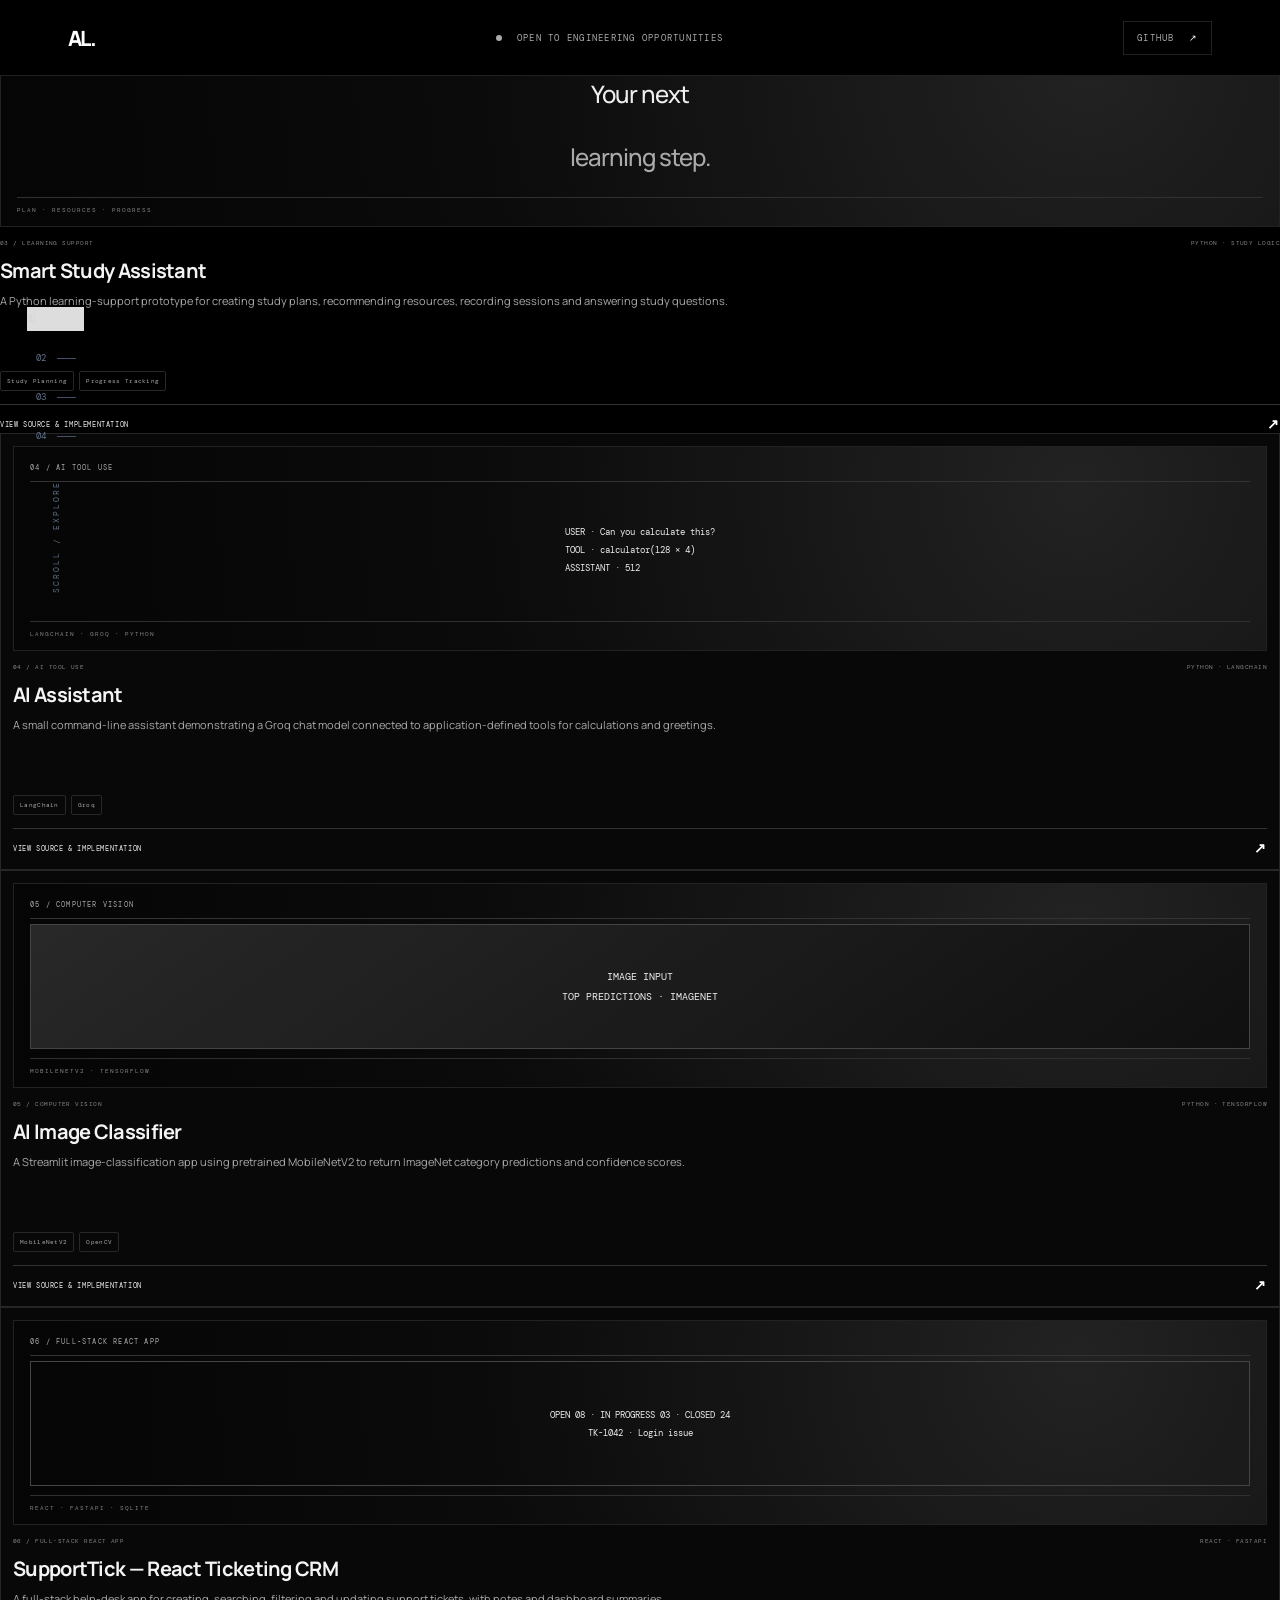
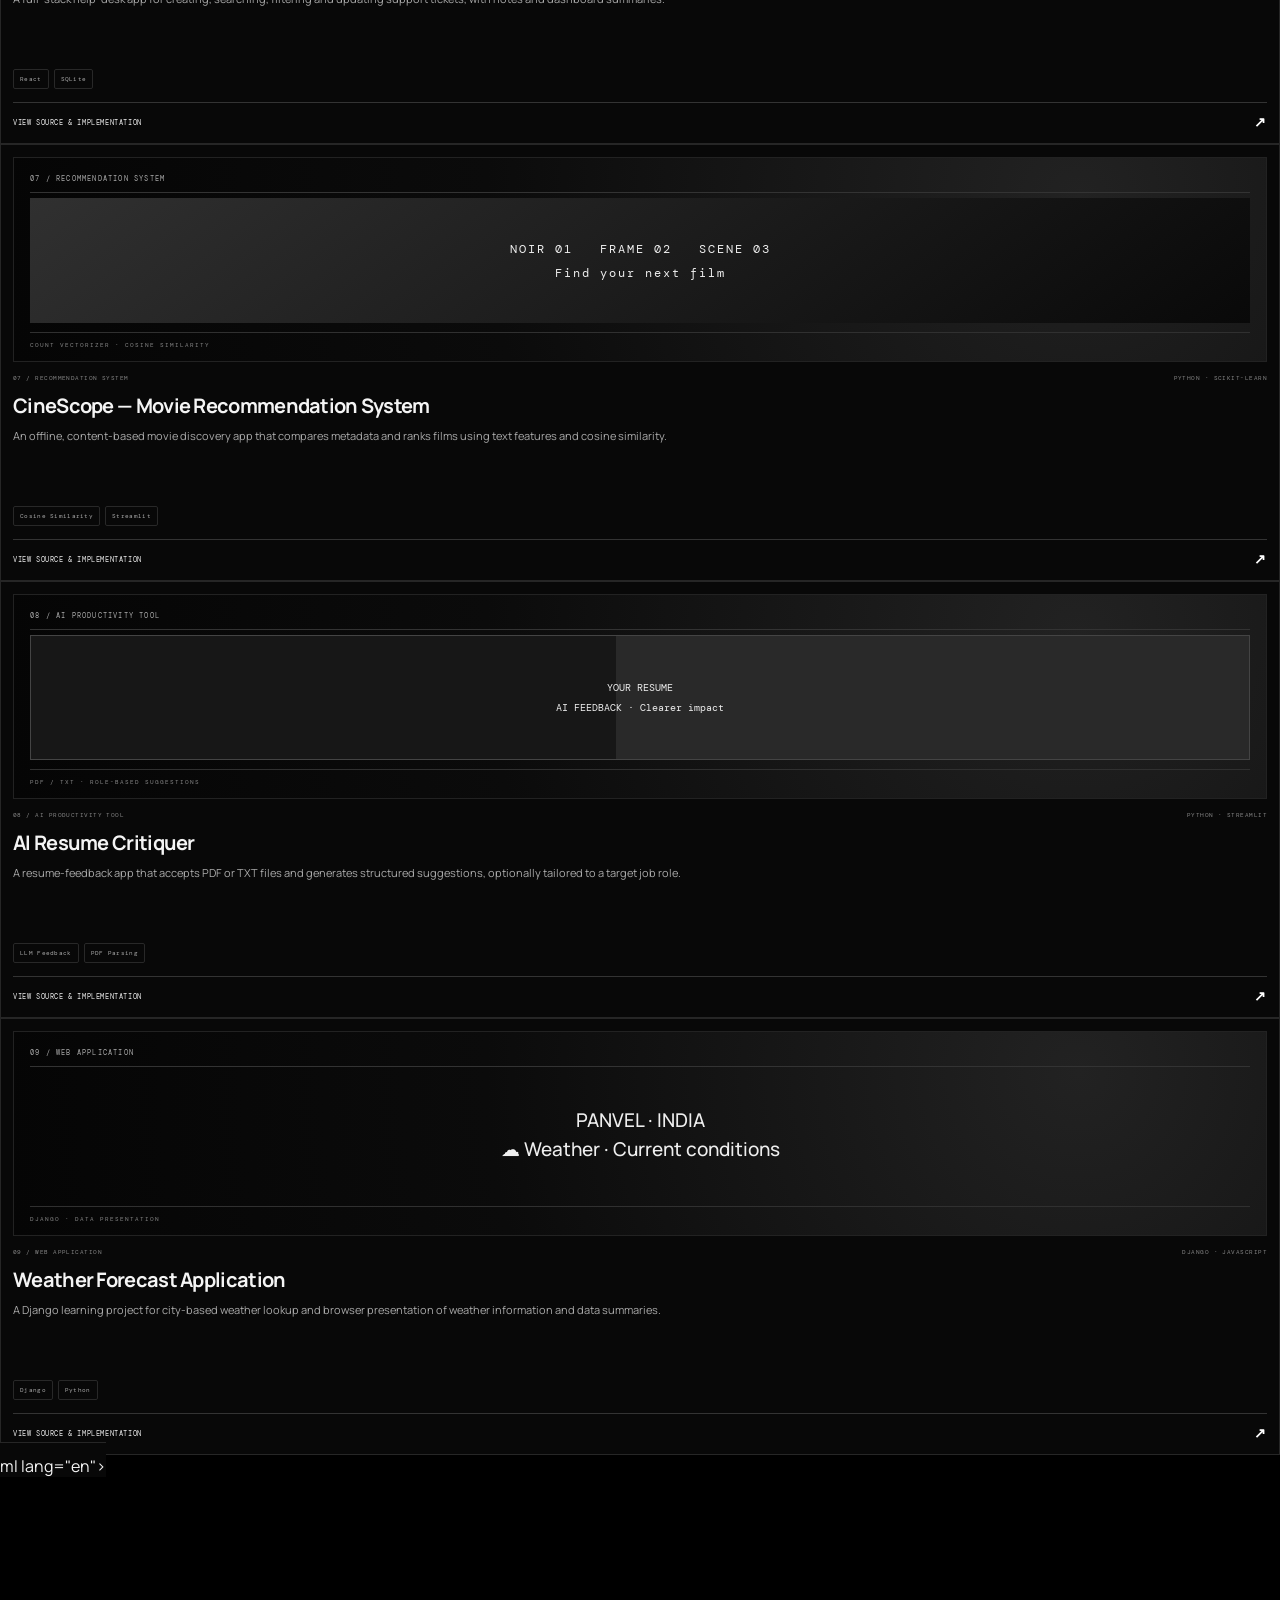
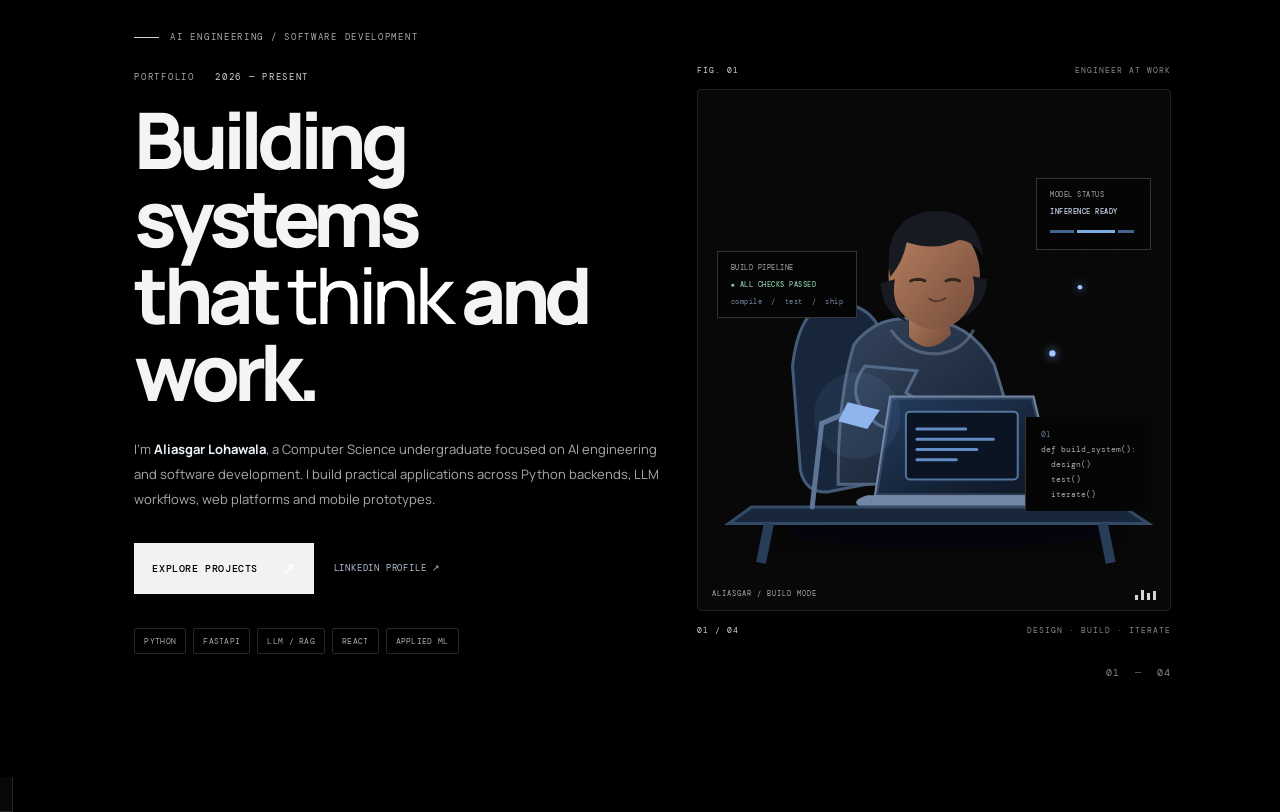
==== index.html @ 707349b8 "Order and number featured portfolio projects" ====
<!doctype html>
<ht
          <article class="project-card study-card">
            <div class="project-visual project-art study-art" role="img" aria-label="Illustrative Smart Study Assistant project preview">
              <div class="preview-kicker">03 / LEARNING SUPPORT</div><div class="preview-illustration">Your next<br/><em>learning step.</em></div><div class="preview-foot">PLAN · RESOURCES · PROGRESS</div>
            </div>
            <div class="project-meta"><span>03 / LEARNING SUPPORT</span><span>PYTHON · STUDY LOGIC</span></div>
            <h3>Smart Study Assistant</h3><p>A Python learning-support prototype for creating study plans, recommending resources, recording sessions and answering study questions.</p>
            <div class="project-tags"><span>Study Planning</span><span>Progress Tracking</span></div>
            <a class="project-link" href="https://github.com/HiiAliasgar/smart-study-assistant" target="_blank" rel="noreferrer">VIEW SOURCE & IMPLEMENTATION <b>↗</b></a>
          </article>
          <article class="project-card assistant-card">
            <div class="project-visual project-art assistant-art" role="img" aria-label="Illustrative AI Assistant project preview">
              <div class="preview-kicker">04 / AI TOOL USE</div><div class="preview-illustration">USER · Can you calculate this?<br/>TOOL · calculator(128 × 4)<br/>ASSISTANT · 512</div><div class="preview-foot">LANGCHAIN · GROQ · PYTHON</div>
            </div>
            <div class="project-meta"><span>04 / AI TOOL USE</span><span>PYTHON · LANGCHAIN</span></div>
            <h3>AI Assistant</h3><p>A small command-line assistant demonstrating a Groq chat model connected to application-defined tools for calculations and greetings.</p>
            <div class="project-tags"><span>LangChain</span><span>Groq</span></div>
            <a class="project-link" href="https://github.com/HiiAliasgar/Ai-Assistance" target="_blank" rel="noreferrer">VIEW SOURCE & IMPLEMENTATION <b>↗</b></a>
          </article>
          <article class="project-card classifier-card">
            <div class="project-visual project-art classifier-art" role="img" aria-label="Illustrative AI Image Classifier project preview">
              <div class="preview-kicker">05 / COMPUTER VISION</div><div class="preview-illustration">IMAGE INPUT<br/>TOP PREDICTIONS · IMAGENET</div><div class="preview-foot">MOBILENETV2 · TENSORFLOW</div>
            </div>
            <div class="project-meta"><span>05 / COMPUTER VISION</span><span>PYTHON · TENSORFLOW</span></div>
            <h3>AI Image Classifier</h3><p>A Streamlit image-classification app using pretrained MobileNetV2 to return ImageNet category predictions and confidence scores.</p>
            <div class="project-tags"><span>MobileNetV2</span><span>OpenCV</span></div>
            <a class="project-link" href="https://github.com/HiiAliasgar/AI-Image-Classifier-" target="_blank" rel="noreferrer">VIEW SOURCE & IMPLEMENTATION <b>↗</b></a>
          </article>
          <article class="project-card crm-card">
            <div class="project-visual project-art crm-art" role="img" aria-label="Illustrative SupportTick — React Ticketing CRM project preview">
              <div class="preview-kicker">06 / FULL-STACK REACT APP</div><div class="preview-illustration">OPEN 08 · IN PROGRESS 03 · CLOSED 24<br/>TK-1042 · Login issue</div><div class="preview-foot">REACT · FASTAPI · SQLITE</div>
            </div>
            <div class="project-meta"><span>06 / FULL-STACK REACT APP</span><span>REACT · FASTAPI</span></div>
            <h3>SupportTick — React Ticketing CRM</h3><p>A full-stack help-desk app for creating, searching, filtering and updating support tickets, with notes and dashboard summaries.</p>
            <div class="project-tags"><span>React</span><span>SQLite</span></div>
            <a class="project-link" href="https://github.com/HiiAliasgar/support-ticketing-crm" target="_blank" rel="noreferrer">VIEW SOURCE & IMPLEMENTATION <b>↗</b></a>
          </article>
          <article class="project-card movie-card">
            <div class="project-visual project-art movie-art" role="img" aria-label="Illustrative CineScope — Movie Recommendation System project preview">
              <div class="preview-kicker">07 / RECOMMENDATION SYSTEM</div><div class="preview-illustration">NOIR 01&nbsp;&nbsp; FRAME 02&nbsp;&nbsp; SCENE 03<br/>Find your next film</div><div class="preview-foot">COUNT VECTORIZER · COSINE SIMILARITY</div>
            </div>
            <div class="project-meta"><span>07 / RECOMMENDATION SYSTEM</span><span>PYTHON · SCIKIT-LEARN</span></div>
            <h3>CineScope — Movie Recommendation System</h3><p>An offline, content-based movie discovery app that compares metadata and ranks films using text features and cosine similarity.</p>
            <div class="project-tags"><span>Cosine Similarity</span><span>Streamlit</span></div>
            <a class="project-link" href="https://github.com/HiiAliasgar/Moive-Recommender-System" target="_blank" rel="noreferrer">VIEW SOURCE & IMPLEMENTATION <b>↗</b></a>
          </article>
          <article class="project-card resume-card">
            <div class="project-visual project-art resume-art" role="img" aria-label="Illustrative AI Resume Critiquer project preview">
              <div class="preview-kicker">08 / AI PRODUCTIVITY TOOL</div><div class="preview-illustration">YOUR RESUME<br/>AI FEEDBACK · Clearer impact</div><div class="preview-foot">PDF / TXT · ROLE-BASED SUGGESTIONS</div>
            </div>
            <div class="project-meta"><span>08 / AI PRODUCTIVITY TOOL</span><span>PYTHON · STREAMLIT</span></div>
            <h3>AI Resume Critiquer</h3><p>A resume-feedback app that accepts PDF or TXT files and generates structured suggestions, optionally tailored to a target job role.</p>
            <div class="project-tags"><span>LLM Feedback</span><span>PDF Parsing</span></div>
            <a class="project-link" href="https://github.com/HiiAliasgar/AI-Resume-Critiquer" target="_blank" rel="noreferrer">VIEW SOURCE & IMPLEMENTATION <b>↗</b></a>
          </article>
          <article class="project-card weather-card">
            <div class="project-visual project-art weather-art" role="img" aria-label="Illustrative Weather Forecast Application project preview">
              <div class="preview-kicker">09 / WEB APPLICATION</div><div class="preview-illustration">PANVEL · INDIA<br/>☁ Weather · Current conditions</div><div class="preview-foot">DJANGO · DATA PRESENTATION</div>
            </div>
            <div class="project-meta"><span>09 / WEB APPLICATION</span><span>DJANGO · JAVASCRIPT</span></div>
            <h3>Weather Forecast Application</h3><p>A Django learning project for city-based weather lookup and browser presentation of weather information and data summaries.</p>
            <div class="project-tags"><span>Django</span><span>Python</span></div>
            <a class="project-link" href="https://github.com/HiiAliasgar/weatherProject" target="_blank" rel="noreferrer">VIEW SOURCE & IMPLEMENTATION <b>↗</b></a>
          </article>ml lang="en">
<head>
  <meta charset="UTF-8" />
  <meta name="viewport" content="width=device-width, initial-scale=1.0" />
  <meta name="theme-color" content="#080b10" />
  <meta name="description" content="Aliasgar Lohawala — AI and software engineering portfolio. Projects and contact." />
  <meta property="og:title" content="Aliasgar Lohawala — AI / Software Engineer" />
  <meta property="og:description" content="Selected engineering work and contact." />
  <title>Aliasgar Lohawala — Engineering Portfolio</title>
  <link rel="preconnect" href="https://fonts.googleapis.com" />
  <link rel="preconnect" href="https://fonts.gstatic.com" crossorigin />
  <link href="https://fonts.googleapis.com/css2?family=DM+Mono:wght@400;500&family=Manrope:wght@400;500;600;700;800&display=swap" rel="stylesheet" />
  <link rel="stylesheet" href="motion.css" />
  <script src="profile.js" defer></script>
</head>
<body>
  <div class="ambient ambient-one"></div><div class="ambient ambient-two"></div>
  <header class="topbar">
    <a class="wordmark" href="#home" aria-label="Aliasgar home">AL<span>.</span></a>
    <div class="topbar-center"><span class="status-dot"></span> OPEN TO ENGINEERING OPPORTUNITIES</div>
    <a class="topbar-link" href="https://github.com/HiiAliasgar" target="_blank" rel="noreferrer">GITHUB <span>↗</span></a>
  </header>

  <aside class="slide-rail" aria-label="Portfolio slides">
    <button class="rail-item active" data-go="0" aria-label="Home slide"><span>01</span><i></i></button>
    <button class="rail-item" data-go="1" aria-label="About slide"><span>02</span><i></i></button>
    <button class="rail-item" data-go="2" aria-label="Projects slide"><span>03</span><i></i></button>
    <button class="rail-item" data-go="3" aria-label="Contact slide"><span>04</span><i></i></button>
    <div class="rail-caption">SCROLL / EXPLORE</div>
  </aside>

  <main class="slides" id="slides">
    <section class="slide hero-slide is-active" id="home" data-slide="0">
      <div class="slide-inner about-layout">
        <div class="hero-copy">
          <div class="eyebrow"><span class="eyebrow-line"></span> AI ENGINEERING / SOFTWARE DEVELOPMENT</div>
          <p class="overline">PORTFOLIO <span>2026 — PRESENT</span></p>
          <h1>Building systems<br/>that <em>think</em> and<br/>work.</h1>
          <p class="hero-description">I'm <strong>Aliasgar Lohawala</strong>, a Computer Science undergraduate focused on AI engineering and software development. I build practical applications across Python backends, LLM workflows, web platforms and mobile prototypes.</p>
          <div class="hero-cta">
            <button class="primary-button" data-next="2">EXPLORE PROJECTS <span>↗</span></button>
            <a class="quiet-button" href="https://linkedin.com/in/aliasgar-lohawala" target="_blank" rel="noreferrer">LINKEDIN PROFILE ↗</a>
          </div>
          <div class="hero-tags"><span>PYTHON</span><span>FASTAPI</span><span>LLM / RAG</span><span>REACT</span><span>APPLIED ML</span></div>
        </div>
        <div class="hero-art-wrap">
          <div class="art-label art-label-top"><span>FIG. 01</span> ENGINEER AT WORK</div>
          <div class="desk-scene" role="img" aria-label="Stylised animated illustration of a software developer working at a laptop">
            <div class="scene-grid"></div>
            <div class="window-card window-card-a"><span>MODEL STATUS</span><b>INFERENCE READY</b><i></i><i></i><i></i></div>
            <div class="window-card window-card-b"><span>BUILD PIPELINE</span><b class="pipeline-ok">● ALL CHECKS PASSED</b><small>compile&nbsp; / &nbsp;test&nbsp; / &nbsp;ship</small></div>
            <div class="code-float"><span>01</span><span>def build_system():</span><span>&nbsp;&nbsp;design()</span><span>&nbsp;&nbsp;test()</span><span>&nbsp;&nbsp;iterate()</span></div>
            <svg class="developer-art" viewBox="0 0 600 520" aria-hidden="true">
              <defs>
                <linearGradient id="hoodie" x1="0" y1="0" x2="1" y2="1"><stop stop-color="#34445c"/><stop offset="1" stop-color="#111b2b"/></linearGradient>
                <linearGradient id="screen" x1="0" y1="0" x2="1" y2="1"><stop stop-color="#243c5e"/><stop offset="1" stop-color="#0c1421"/></linearGradient>
                <linearGradient id="skin" x1="0" y1="0" x2="1" y2="1"><stop stop-color="#b98261"/><stop offset="1" stop-color="#744b3a"/></linearGradient>
                <filter id="shadow"><feGaussianBlur stdDeviation="12"/></filter>
              </defs>
              <ellipse cx="314" cy="468" rx="215" ry="24" fill="#02060c" opacity=".65" filter="url(#shadow)"/>
              <!-- chair -->
              <path d="M180 180 Q130 175 120 260 L130 392 Q136 421 164 420 L226 408 L238 250 Q236 185 180 180Z" fill="#17263a" stroke="#435b79" stroke-width="3"/>
              <!-- body -->
              <path d="M198 233 Q230 191 287 202 Q344 202 376 258 L422 410 L178 410 Q177 302 198 233Z" fill="url(#hoodie)" stroke="#50647f" stroke-width="3"/>
              <path d="M245 214 Q269 248 308 244 Q337 240 350 214" fill="none" stroke="#72839a" stroke-width="3" opacity=".55"/>
              <!-- neck/head -->
              <path d="M268 183 L268 223 Q293 250 321 220 L315 175Z" fill="url(#skin)"/>
              <ellipse cx="300" cy="145" rx="58" ry="68" fill="url(#skin)"/>
              <path d="M244 147 Q233 77 289 64 Q354 56 362 120 Q348 100 331 100 Q302 115 265 103 Q260 129 244 147Z" fill="#171a20"/>
              <path d="M250 150 Q244 182 266 204 Q233 193 232 155Z" fill="#171a20"/>
              <path d="M349 146 Q357 178 332 201 Q366 185 367 150Z" fill="#171a20"/>
              <path d="M270 152 Q280 148 288 152 M315 152 Q324 148 332 152" stroke="#33241e" stroke-width="3" stroke-linecap="round"/>
              <path d="M294 175 Q304 181 314 174" fill="none" stroke="#57372d" stroke-width="2" stroke-linecap="round"/>
              <!-- arm on keyboard -->
              <path d="M212 260 Q182 300 228 334 L312 372 Q332 383 347 363 Q354 347 334 335 L264 294 L278 266Z" fill="url(#hoodie)" stroke="#536b88" stroke-width="3"/>
              <path d="M333 350 Q350 344 363 357 L376 371 Q380 386 364 390 L340 382 Q324 373 333 350Z" fill="url(#skin)"/>
              <!-- laptop -->
              <path d="M245 300 L425 300 L455 424 L226 424Z" fill="url(#screen)" stroke="#7186a4" stroke-width="4"/>
              <path d="M245 300 L425 300 L455 424 L226 424Z" fill="url(#screen)" opacity=".7"/>
              <rect x="264" y="318" width="142" height="86" rx="5" fill="#0a1422" stroke="#52749d" stroke-width="2"/>
              <path d="M278 340 H340 M278 353 H375 M278 366 H354 M278 379 H328" stroke="#79a9e9" stroke-width="3" stroke-linecap="round" opacity=".8"/>
              <path d="M215 424 H466 Q480 430 464 438 H205 Q193 431 215 424Z" fill="#7186a4"/>
              <!-- desk -->
              <path d="M68 439 H540 L572 460 H39Z" fill="#18273b" stroke="#344b67" stroke-width="3"/>
              <path d="M90 460 L80 510 M514 460 L524 510" stroke="#273d58" stroke-width="10"/>
              <!-- coffee -->
              <path d="M464 386 H495 L490 426 H469Z" fill="#18283e" stroke="#7890af" stroke-width="2"/>
              <path d="M495 393 Q516 390 510 410 Q507 421 491 418" fill="none" stroke="#7890af" stroke-width="3"/>
              <!-- desk light -->
              <path d="M145 439 L157 333 L204 313" fill="none" stroke="#5d7593" stroke-width="5" stroke-linecap="round"/>
              <path d="M190 306 L231 316 L215 340 L178 330Z" fill="#91b7ec"/>
              <circle cx="202" cy="323" r="55" fill="#79a9e9" opacity=".09"/>
              <!-- moving particles -->
              <circle class="art-particle p1" cx="107" cy="135" r="4"/><circle class="art-particle p2" cx="485" cy="160" r="3"/><circle class="art-particle p3" cx="450" cy="244" r="4"/>
            </svg>
            <div class="art-glow"></div>
            <div class="art-caption"><span>ALIASGAR / BUILD MODE</span><span class="pulse-bars"><i></i><i></i><i></i><i></i></span></div>
          </div>
          <div class="art-label art-label-bottom"><span>01 / 04</span> DESIGN · BUILD · ITERATE</div>
        </div>
        <div class="slide-count">01 <span>—</span> 04</div>
      </div>
    </section>

    <section class="slide about-slide" id="about" data-slide="1">
      <div class="slide-inner about-profile-layout">
        <div class="about-identity">
          <div class="about-portrait-orbit">
            <div class="about-portrait-halo"></div>
            <img src="images/aliasgar-lohawala.png" alt="Portrait of Aliasgar Lohawala" loading="lazy" />
          </div>
          <h2>Aliasgar<br/><span>Lohawala.</span></h2>
          <p class="about-role">AI ENGINEERING · SOFTWARE DEVELOPMENT</p>
          <div class="about-social"><a href="https://github.com/HiiAliasgar" target="_blank" rel="noreferrer">GITHUB ↗</a><a href="https://linkedin.com/in/aliasgar-lohawala" target="_blank" rel="noreferrer">LINKEDIN ↗</a><a href="https://www.kaggle.com/aliasgarlohawala" target="_blank" rel="noreferrer">KAGGLE ↗</a></div>
        </div>
        <div class="about-biography">
          <div class="eyebrow"><span class="eyebrow-line"></span> 02 / ABOUT</div>
          <p class="overline">COMPUTER SCIENCE · ARTIFICIAL INTELLIGENCE</p>
          <h2>Building a strong foundation in<br/><em>intelligent software.</em></h2>
          <p class="about-lead">I’m Aliasgar Lohawala, a Computer Science and Engineering undergraduate specialising in Artificial Intelligence and Machine Learning at Chhatrapati Shivaji Maharaj University. My interests sit at the intersection of software engineering and applied AI: designing useful applications, connecting intelligent models to real workflows, and making systems dependable beyond a successful demo.</p>
          <p class="about-body">I work primarily with Python and have been developing across backend services, REST APIs, data processing, machine learning fundamentals and modern web technologies. I’m especially interested in large language model applications, retrieval-augmented generation, tool-using agents and multi-agent systems. I enjoy understanding how each layer fits together—from the data and API design to model integration, user experience and deployment.</p>
          <p class="about-body">My project work includes AccidentGuard, an experimental Android application exploring motion-sensor signals for crash-candidate detection; an AI engineering agent that inspects GitHub repositories and requires human approval before proposing changes; a multi-agent research workflow for web and academic-source synthesis; and a document question-answering application built around retrieval-augmented generation.</p>
          <p class="about-body">Alongside project development, I’m strengthening my Python, data structures and algorithms, software design, testing and applied machine learning skills. I value clear problem-solving, readable code, careful validation and honest communication about limitations. I’m working towards contributing to engineering teams where I can build practical software, learn from experienced developers and steadily grow as an AI engineer.</p>
          <div class="about-facts">
            <div><small>EDUCATION</small><b>B.Tech · Computer Science & Engineering</b></div>
            <div><small>SPECIALISATION</small><b>Artificial Intelligence & Machine Learning</b></div>
            <div><small>UNIVERSITY</small><b>Chhatrapati Shivaji Maharaj University</b></div>
            <div><small>LOCATION</small><b>Navi Mumbai, India</b></div>
            <div><small>TECHNICAL FOCUS</small><b>Python · FastAPI · LLMs · RAG</b></div>
            <div><small>EXPERIENCE</small><b>AI Research Internship · 2026</b></div>
          </div>
        </div>
        <div class="slide-count">02 <span>—</span> 04</div>
      </div>
    </section>

    <section class="slide projects-slide" id="projects" data-slide="2">
      <div class="slide-inner projects-inner">
        <div class="section-heading">
          <div><div class="eyebrow"><span class="eyebrow-line"></span> SELECTED ENGINEERING WORK</div><h2>Projects in <em>motion.</em></h2></div>
          <div class="heading-side"><span>03 / 04</span><p>Nine selected projects across applied AI, full-stack development, research automation and practical software engineering.</p></div>
        </div>
        <div class="project-grid" id="github-projects">
          <article class="project-card accident-card"><div class="project-visual accident-visual project-image-visual"><img class="project-app-image" src="https://image.thum.io/get/width/1200/crop/700/noanimate/https://hiialiasgar.github.io/Accident-Guard/" alt="AccidentGuard application interface" loading="lazy" /><div class="visual-top"><span>ACCIDENTGUARD / APPLICATION</span><span class="live-indicator">● LIVE DEMO</span></div><div class="sensor-ui"><div class="sensor-readout"><small>MOTION SIGNAL</small><b>IMU <i>DATA</i></b><span>CRASH-CANDIDATE ANALYSIS</span></div><svg viewBox="0 0 440 140" aria-hidden="true"><path class="wave-grid" d="M0 35H440 M0 70H440 M0 105H440"/><path class="sensor-wave" d="M0 72 L28 72 L43 66 L54 79 L68 72 L88 72 L102 69 L115 76 L128 72 L151 72 L164 15 L176 128 L190 52 L202 78 L217 72 L240 72 L255 69 L268 76 L281 72 L310 72 L325 64 L337 80 L350 72 L375 72 L391 68 L405 76 L440 72"/></svg></div><div class="sensor-bottom"><span>ACCELEROMETER</span><span>GYROSCOPE</span><span>LOCATION WORKFLOW</span></div></div><div class="project-meta"><span>01 / APPLIED MOBILE SYSTEM</span><span>REACT · TYPESCRIPT · ANDROID</span></div><h3>AccidentGuard — Motion-Based Incident Detection</h3><p>An experimental Android prototype exploring accelerometer and gyroscope signals to identify crash-like events and support a location-aware alert workflow. Not a certified safety product.</p><div class="project-tags"><span>Sensor Data</span><span>Capacitor</span><span>Android</span></div><a class="project-link" href="https://github.com/HiiAliasgar/Accident-Guard" target="_blank" rel="noreferrer">VIEW SOURCE & IMPLEMENTATION <b>↗</b></a></article>
          <article class="project-card research-card"><div class="project-visual research-visual project-image-visual"><img class="project-app-image" src="https://image.thum.io/get/width/1200/crop/700/noanimate/https://htmlpreview.github.io/?https://raw.githubusercontent.com/HiiAliasgar/lab_research_lab/main/app/static/index.html" alt="Multi-agent research application interface" loading="lazy" /><div class="visual-top"><span>RESEARCH LAB / APPLICATION</span><span class="live-indicator">● LANGGRAPH</span></div><div class="research-graph"><div class="graph-node node-source">SOURCES</div><div class="graph-node node-agent">WEB SCOUT</div><div class="graph-node node-agent node-agent-2">ACADEMIC</div><div class="graph-node node-core">SYNTHESIS</div><div class="graph-node node-output">CITATIONS</div><svg viewBox="0 0 420 170"><path d="M55 85L150 45L230 85L340 45M55 85L150 125L230 85L340 125" /></svg></div></div><div class="project-meta"><span>02 / MULTI-AGENT RESEARCH</span><span>PYTHON · LANGGRAPH · OPENALEX</span></div><h3>Multi-Agent Research & Synthesis Workflow</h3><p>A research pipeline that coordinates web and academic-source discovery, synthesises findings and tracks citations through an editorial review loop.</p><div class="project-tags"><span>LangGraph</span><span>Research Agents</span><span>Source Tracking</span></div><a class="project-link" href="https://github.com/HiiAliasgar/lab_research_lab" target="_blank" rel="noreferrer">VIEW SOURCE & IMPLEMENTATION <b>↗</b></a></article>
        </div>
        <div class="projects-footer"><span id="github-sync-status">NINE SELECTED BUILDS · SOURCE LINKS AND PROJECT DETAILS</span><a href="https://github.com/HiiAliasgar?tab=repositories" target="_blank" rel="noreferrer">BROWSE ALL PROJECTS ↗</a></div>
        <div class="slide-count">03 <span>—</span> 04</div>
      </div>
    </section>

    <section class="slide contact-slide" id="contact" data-slide="3">
      <div class="slide-inner contact-inner">
        <div class="eyebrow"><span class="eyebrow-line"></span> CONTACT / COLLABORATION</div>
        <div class="contact-links" aria-label="Contact and professional profiles">
          <a href="https://linkedin.com/in/aliasgar-lohawala" target="_blank" rel="noreferrer"><span>01</span><b>LINKEDIN</b><i>Professional profile & network</i><strong>↗</strong></a>
          <a href="https://github.com/HiiAliasgar" target="_blank" rel="noreferrer"><span>02</span><b>GITHUB</b><i>Source code & engineering work</i><strong>↗</strong></a>
          <a href="https://www.kaggle.com/aliasgarlohawala" target="_blank" rel="noreferrer"><span>03</span><b>KAGGLE</b><i>Data science profile</i><strong>↗</strong></a>
          <a href="mailto:aliasgarlohawal52@gmail.com"><span>04</span><b>EMAIL</b><i>Direct conversation</i><strong>↗</strong></a>
        </div>
        <div class="contact-main">
          <div class="contact-message"><p class="overline">HAVE A PROBLEM TO SOLVE?</p><h2>Let's build<br/><em>something real.</em></h2><p class="contact-copy">Have a project, an engineering opportunity or an interesting problem? Tell me what you have in mind.</p>
            <div class="contact-direct"><span>DIRECT EMAIL</span><a href="mailto:aliasgarlohawal52@gmail.com">aliasgarlohawal52@gmail.com ↗</a></div>
          </div>
          <form class="contact-compose" id="contact-form">
            <div class="contact-invite"><p class="overline">YOU CAN CONTACT ME</p><h3>Have an idea?<br/><em>Let’s make it happen.</em></h3><p>For project discussions, internships, collaborations or engineering opportunities, send a message. Share a little context and I’ll know how best to respond.</p></div><div class="compose-heading"><span>DIRECT EMAIL</span><a href="mailto:aliasgarlohawal52@gmail.com">aliasgarlohawal52@gmail.com ↗</a></div>
            <label for="contact-name-input">YOUR NAME</label>
            <input id="contact-name-input" name="name" type="text" placeholder="Name" required />
            <label for="contact-email-input">YOUR EMAIL</label>
            <input id="contact-email-input" name="email" type="email" placeholder="you@example.com" required />
            <label for="contact-message-input">YOUR MESSAGE</label>
            <textarea id="contact-message-input" name="message" rows="4" placeholder="Tell me about the project, opportunity or idea..." required></textarea>
            <button class="primary-button" type="submit">SEND A MESSAGE <span>↗</span></button>
            <p>Your email app opens with the message filled in. You review and send it from there.</p>
          </form>
        </div>
        
        <footer class="contact-footer"><span>© 2026 ALIASGAR LOHAWALA</span><span>BUILT WITH INTENT · TESTED WITH EVIDENCE</span><button data-next="0">BACK TO TOP ↑</button></footer>
        <div class="slide-count">04 <span>—</span> 04</div>
      </div>
    </section>
  </main>
  <div class="mobile-controls"><button data-prev aria-label="Previous slide">←</button><span id="mobile-slide-number">01 / 04</span><button data-next="1" aria-label="Next slide">→</button></div>
</body>
</html>
---- motion.css ----
:root{--bg:#080b10;--panel:#0e1520;--panel2:#111c2a;--line:rgba(168,190,221,.16);--text:#edf3fb;--muted:#98a7bb;--blue:#82b3f7;--blue2:#c2d9fb;--mono:"DM Mono",monospace;--sans:Manrope,Arial,sans-serif}*{box-sizing:border-box}html{background:var(--bg);color-scheme:dark;scroll-behavior:smooth}body{margin:0;background:var(--bg);color:var(--text);font-family:var(--sans);overflow:hidden;-webkit-font-smoothing:antialiased}a{color:inherit;text-decoration:none}button{font:inherit}.ambient{position:fixed;z-index:-1;pointer-events:none;border-radius:50%;filter:blur(100px);opacity:.12}.ambient-one{width:460px;height:460px;background:#376cae;top:-260px;right:8%}.ambient-two{width:420px;height:420px;background:#20446d;bottom:-280px;left:24%}.topbar{height:76px;position:fixed;z-index:50;top:0;left:0;right:0;padding:0 5.3vw;display:flex;align-items:center;justify-content:space-between;border-bottom:1px solid var(--line);background:rgba(8,11,16,.78);backdrop-filter:blur(18px)}.wordmark{font-size:21px;font-weight:800;letter-spacing:-1.5px}.wordmark span{color:var(--blue)}.topbar-center,.topbar-link{font:9px var(--mono);letter-spacing:1.25px;color:#aab9cc}.status-dot{display:inline-block;width:6px;height:6px;margin-right:9px;border-radius:50%;background:#7bb9a0;box-shadow:0 0 10px #7bb9a0}.topbar-link{padding:10px 13px;border:1px solid var(--line);border-radius:3px}.topbar-link span{color:var(--blue);margin-left:8px}.slides{height:100svh;overflow-y:auto;scroll-snap-type:y mandatory;scroll-behavior:smooth;scrollbar-width:none}.slides::-webkit-scrollbar{display:none}.slide{min-height:100svh;position:relative;scroll-snap-align:start;scroll-snap-stop:always;display:flex;align-items:center;padding:100px 8.5vw 54px 10.5vw;overflow:hidden}.slide:before{content:"";position:absolute;inset:76px 0 0;pointer-events:none;background-image:linear-gradient(rgba(150,180,220,.035) 1px,transparent 1px),linear-gradient(90deg,rgba(150,180,220,.035) 1px,transparent 1px);background-size:48px 48px;mask-image:linear-gradient(90deg,#000,transparent 94%)}.slide-inner{position:relative;z-index:1;width:min(1440px,100%);margin:auto}.slide-rail{position:fixed;z-index:60;left:27px;top:50%;transform:translateY(-50%);display:flex;flex-direction:column;align-items:center;gap:15px}.rail-item{position:relative;display:flex;align-items:center;gap:11px;border:0;background:none;color:#617187;cursor:pointer;padding:6px 0}.rail-item span{font:9px var(--mono);transition:color .25s}.rail-item i{display:block;width:19px;height:1px;background:#425168;transition:width .3s,background .3s}.rail-item.active{color:var(--blue)}.rail-item.active i{width:36px;background:var(--blue)}.rail-caption{writing-mode:vertical-rl;transform:rotate(180deg);font:8px var(--mono);letter-spacing:2px;color:#5e6d81;margin-top:18px}.slide-count{position:absolute;bottom:0;right:0;color:#8797ad;font:10px var(--mono);letter-spacing:1px}.slide-count span{color:#52647d;margin:0 8px}.eyebrow,.overline{font:9px var(--mono);letter-spacing:1.7px;color:#9aacc4}.eyebrow{display:flex;align-items:center;gap:11px}.eyebrow-line{display:inline-block;width:25px;height:1px;background:var(--blue)}.overline{margin:28px 0 18px;color:#8294ad}.overline span{color:var(--blue);margin-left:14px}.about-layout{display:grid;grid-template-columns:minmax(0,1.05fr) minmax(340px,.95fr) 220px;gap:35px;align-items:center}.hero-copy{padding:10px 0 25px}.hero-copy h1{font-size:clamp(52px,6.1vw,92px);line-height:.99;letter-spacing:-.075em;font-weight:800;margin:0 0 26px}.hero-copy h1 em,.section-heading h2 em,.contact-main h2 em{font-family:Georgia,serif;font-weight:400;color:var(--blue);letter-spacing:-.055em}.hero-description{max-width:550px;color:#a7b5c8;font-size:13px;line-height:1.95}.hero-description strong{color:#eef4fc}.hero-cta{display:flex;align-items:center;gap:20px;margin-top:30px}.primary-button{display:inline-flex;align-items:center;gap:24px;padding:14px 17px;border:1px solid #d4e5ff;background:#dceaff;color:#0b1523;border-radius:3px;font:10px var(--mono);font-weight:500;letter-spacing:.6px;cursor:pointer;transition:transform .25s,background .25s}.primary-button:hover{transform:translateY(-3px);background:white}.primary-button span{font-size:16px}.quiet-button{font:9px var(--mono);letter-spacing:.8px;color:#b1bfd1}.hero-tags{display:flex;gap:7px;flex-wrap:wrap;margin-top:34px}.hero-tags span,.project-tags span{border:1px solid var(--line);border-radius:2px;padding:7px 9px;color:#a9bdd7;font:8px var(--mono);letter-spacing:.3px;background:rgba(130,179,247,.045)}.hero-art-wrap{position:relative;padding:25px 0}.art-label{display:flex;justify-content:space-between;color:#75869c;font:8px var(--mono);letter-spacing:1px}.art-label span{color:var(--blue)}.desk-scene{height:min(58vh,540px);min-height:410px;position:relative;overflow:hidden;margin:14px 0;border:1px solid rgba(130,179,247,.2);border-radius:4px;background:radial-gradient(ellipse at 54% 42%,rgba(61,101,152,.26),transparent 52%),linear-gradient(145deg,#111d2d,#09111b 74%)}.scene-grid{position:absolute;inset:0;background-image:linear-gradient(rgba(137,174,220,.06) 1px,transparent 1px),linear-gradient(90deg,rgba(137,174,220,.06) 1px,transparent 1px);background-size:32px 32px;mask-image:linear-gradient(180deg,#000,transparent 90%)}.developer-art{position:absolute;width:100%;height:100%;left:0;bottom:-3%;z-index:2;overflow:visible}.developer-art path,.developer-art ellipse,.developer-art rect{vector-effect:non-scaling-stroke}.art-particle{fill:#9dc5ff;filter:drop-shadow(0 0 6px #82b3f7)}.p1{animation:float 5s ease-in-out infinite}.p2{animation:float 4s ease-in-out -1.3s infinite}.p3{animation:float 6s ease-in-out -2.2s infinite}.window-card{position:absolute;z-index:3;padding:11px 13px;background:rgba(7,13,22,.78);border:1px solid rgba(130,179,247,.25);box-shadow:0 15px 35px rgba(0,0,0,.2);backdrop-filter:blur(8px)}.window-card span,.window-card b,.window-card small{display:block;font:7px var(--mono);letter-spacing:.5px}.window-card span{color:#8297b4;margin-bottom:8px}.window-card b{color:#cfe0f6;font-weight:500}.window-card i{display:inline-block;width:24px;height:3px;margin:9px 3px 0 0;background:#41658f}.window-card i:nth-of-type(2){width:38px;background:#7eaddf}.window-card i:nth-of-type(3){width:16px}.window-card-a{right:4%;top:17%;animation:float 7s ease-in-out infinite}.window-card-b{left:4%;top:31%;animation:float 6s ease-in-out -2s infinite}.window-card-b .pipeline-ok{color:#8ac6a9}.window-card-b small{color:#788ba5;margin-top:8px}.code-float{position:absolute;z-index:4;right:4%;bottom:19%;display:flex;flex-direction:column;gap:5px;padding:12px 15px;background:rgba(7,13,22,.75);border-left:1px solid var(--blue);color:#9db9dc;font:8px var(--mono);animation:float 8s ease-in-out -3s infinite}.code-float span:first-child{color:#63758d}.art-glow{position:absolute;width:260px;height:260px;bottom:5%;left:30%;border-radius:50%;background:rgba(82,142,213,.13);filter:blur(65px)}.art-caption{position:absolute;z-index:5;bottom:10px;left:14px;right:14px;display:flex;justify-content:space-between;color:#8ea3be;font:7px var(--mono);letter-spacing:1px}.pulse-bars{display:flex;align-items:end;gap:3px;height:11px}.pulse-bars i{width:3px;background:var(--blue);animation:equalize .8s ease-in-out infinite alternate}.pulse-bars i:nth-child(1){height:5px}.pulse-bars i:nth-child(2){height:10px;animation-delay:-.4s}.pulse-bars i:nth-child(3){height:7px;animation-delay:-.2s}.pulse-bars i:nth-child(4){height:9px;animation-delay:-.6s}.about-side{align-self:stretch;display:flex;flex-direction:column;justify-content:center;padding-left:22px;border-left:1px solid var(--line)}.side-index{font:9px var(--mono);letter-spacing:1px;color:var(--blue);margin-bottom:27px}.side-index span{color:#71839a;margin-left:8px}.side-profile{display:flex;align-items:center;gap:11px;margin-bottom:19px}.side-profile img{width:42px;height:42px;border-radius:50%;border:1px solid rgba(130,179,247,.45)}.side-profile b,.side-profile small{display:block}.side-profile b{font-size:11px}.side-profile small{margin-top:5px;color:#8193aa;font:7px var(--mono)}.about-side>p{color:#9aaabe;font-size:10px;line-height:1.8}.side-facts{margin-top:18px;border-top:1px solid var(--line)}.side-facts div{padding:11px 0;border-bottom:1px solid var(--line)}.side-facts small,.side-facts b{display:block}.side-facts small{font:7px var(--mono);letter-spacing:1px;color:#72839a;margin-bottom:5px}.side-facts b{font-size:9px;font-weight:600;color:#d6e1ef}.side-social{display:flex;gap:7px;margin-top:19px}.side-social a{width:35px;height:30px;display:grid;place-items:center;border:1px solid var(--line);font:8px var(--mono);color:#a9c3e4;transition:background .2s,border .2s}.side-social a:hover{background:rgba(130,179,247,.12);border-color:var(--blue)}.section-heading{display:flex;justify-content:space-between;align-items:end;margin-bottom:25px}.section-heading h2{font-size:clamp(42px,5.2vw,70px);letter-spacing:-.07em;line-height:1;margin:17px 0 0}.heading-side{width:260px;border-left:1px solid var(--line);padding-left:17px}.heading-side span{font:9px var(--mono);color:var(--blue)}.heading-side p{color:#92a2b7;font-size:10px;line-height:1.7;margin:10px 0 0}.project-grid{display:grid;grid-template-columns:repeat(4,minmax(0,1fr));gap:13px}.project-card{min-width:0;padding:10px;border:1px solid var(--line);background:linear-gradient(150deg,rgba(17,28,42,.96),rgba(10,16,25,.96));border-radius:4px;transition:transform .3s,border-color .3s,box-shadow .3s;animation:cardIn .7s both}.project-card:nth-child(2){animation-delay:.08s}.project-card:nth-child(3){animation-delay:.16s}.project-card:nth-child(4){animation-delay:.24s}.project-card:hover{transform:translateY(-7px);border-color:rgba(130,179,247,.5);box-shadow:0 20px 45px rgba(0,0,0,.22)}.project-visual{height:190px;position:relative;overflow:hidden;border:1px solid rgba(130,179,247,.13);background:#0a121e}.visual-top{position:absolute;z-index:4;top:10px;left:10px;right:10px;display:flex;justify-content:space-between;gap:6px;font:6px var(--mono);letter-spacing:.6px;color:#91a7c3}.live-indicator{white-space:nowrap;color:#8fc2a7}.sensor-ui{position:absolute;inset:42px 10px 24px}.sensor-readout{position:absolute;left:2px;top:5px;z-index:2}.sensor-readout small,.sensor-readout b,.sensor-readout span{display:block}.sensor-readout small{font:6px var(--mono);color:#7c91ac}.sensor-readout b{font:27px var(--mono);color:#d8e8fb;margin:5px 0}.sensor-readout b i{font-size:11px;font-style:normal;color:var(--blue)}.sensor-readout span{font:6px var(--mono);color:#e0b68d}.sensor-ui svg{position:absolute;bottom:0;left:0;width:100%;height:95px;overflow:visible}.wave-grid{stroke:rgba(135,164,201,.16);stroke-width:1;fill:none}.sensor-wave{fill:none;stroke:#80b6f5;stroke-width:2.4;stroke-linejoin:round;stroke-dasharray:650;stroke-dashoffset:650;filter:drop-shadow(0 0 5px rgba(130,179,247,.65));animation:drawWave 4s linear infinite}.sensor-bottom{position:absolute;bottom:7px;left:10px;right:10px;display:flex;justify-content:space-between;font:5px var(--mono);color:#7188a5}.agent-visual{background:radial-gradient(circle at 70% 80%,rgba(50,105,166,.2),transparent 50%),#0a121e}.agent-terminal{position:absolute;left:10%;right:10%;top:45px;bottom:12px;border:1px solid rgba(130,179,247,.22);background:#080e17;box-shadow:0 8px 25px rgba(0,0,0,.3);transform:perspective(500px) rotateY(-5deg)}.terminal-bar{height:22px;display:flex;align-items:center;gap:4px;padding:0 8px;background:#152235;border-bottom:1px solid var(--line)}.terminal-bar i{width:5px;height:5px;border-radius:50%;background:#607b9e}.terminal-bar span{margin-left:auto;font:6px var(--mono);color:#8299b7}.terminal-code{padding:12px 9px}.terminal-code p{margin:0 0 8px;font:6px var(--mono);color:#8296b1;white-space:nowrap}.terminal-code b{color:#8ab8ef;font-weight:500}.terminal-code p span{color:#d2dfef}.terminal-code .terminal-active span{color:#a7d5bb}.terminal-cursor{width:5px;height:9px;background:#82b3f7;animation:blink .8s steps(2) infinite}.weather-visual{background:radial-gradient(circle at 75% 32%,rgba(115,154,204,.22),transparent 40%),#111b29}.weather-ui{position:absolute;inset:44px 15px 14px}.weather-city{font:7px var(--mono);color:#8da2bd;letter-spacing:1px}.weather-city small{display:block;margin-top:4px;color:#5f738d;font-size:5px}.weather-main{display:flex;align-items:center;gap:13px;margin-top:10px}.sun-icon{font-size:48px;color:#e5bd78;text-shadow:0 0 18px rgba(229,189,120,.4);animation:sunPulse 4s ease-in-out infinite}.weather-main b{display:block;font:29px var(--mono);color:#e1ebf8}.weather-main small{display:block;margin-top:3px;font:6px var(--mono);color:#8ea2bd}.weather-bars{height:38px;position:absolute;bottom:0;left:0;right:0;display:flex;align-items:end;gap:7px}.weather-bars i{flex:1;background:linear-gradient(180deg,#8ebcf2,rgba(86,128,180,.14));border-radius:2px 2px 0 0;animation:barRise 2.5s ease-in-out infinite alternate}.weather-bars i:nth-child(2n){animation-delay:-1.1s}.research-visual{background:radial-gradient(circle at center,rgba(80,132,193,.18),transparent 54%),#0b1420}.research-graph{position:absolute;inset:45px 10px 12px}.research-graph svg{position:absolute;inset:0;width:100%;height:100%;overflow:visible}.research-graph path{fill:none;stroke:#6489b8;stroke-width:1.1;stroke-dasharray:5 4;animation:dash 12s linear infinite}.graph-node{position:absolute;z-index:2;display:grid;place-items:center;border:1px solid rgba(130,179,247,.5);background:#13243a;color:#b9d1f1;font:6px var(--mono);height:25px;padding:0 7px;box-shadow:0 0 15px rgba(84,136,199,.12)}.node-source{left:0;top:42%}.node-agent{left:36%;top:5%}.node-agent-2{left:36%;top:73%}.node-core{left:56%;top:42%;height:31px;background:#294c73;color:white}.node-output{right:0;top:42%}.project-meta{display:flex;justify-content:space-between;gap:6px;margin:12px 0 10px;color:#7489a4;font:6px var(--mono);letter-spacing:.45px}.project-card h3{font-size:17px;letter-spacing:-.7px;margin:0 0 8px}.project-card>p{min-height:55px;color:#9baabd;font-size:9px;line-height:1.7;margin:0}.project-tags{display:flex;flex-wrap:wrap;gap:5px;margin:11px 0 13px}.project-tags span{padding:5px 6px;font-size:6px}.project-link{display:flex;justify-content:space-between;align-items:center;padding-top:10px;border-top:1px solid var(--line);color:#c2d8f4;font:7px var(--mono);letter-spacing:.6px}.project-link b{font-size:14px;color:var(--blue)}.projects-footer{display:flex;justify-content:space-between;margin-top:18px;color:#73869f;font:8px var(--mono);letter-spacing:.6px}.projects-footer a{color:#b8d1f2}.contact-inner{padding-top:10px}.contact-main{display:grid;grid-template-columns:1.15fr .85fr;gap:8vw;align-items:end;margin:38px 0 50px}.contact-main h2{font-size:clamp(52px,7.3vw,100px);line-height:.95;letter-spacing:-.08em;margin:18px 0}.contact-copy{max-width:410px;color:#9aabc0;font-size:12px;line-height:1.9}.contact-card{padding:24px 0;border-top:1px solid var(--line);border-bottom:1px solid var(--line)}.contact-card-label,.contact-card-note{display:block;font:8px var(--mono);letter-spacing:1px;color:#788ba5}.email-link{display:flex;justify-content:space-between;align-items:center;gap:10px;margin:22px 0;font-size:clamp(14px,1.8vw,22px);font-weight:600;color:#e8f1fc}.email-link b{color:var(--blue)}.contact-card-note{font-size:7px}.contact-links{display:grid;grid-template-columns:repeat(4,1fr);border-top:1px solid var(--line);border-bottom:1px solid var(--line)}.contact-links a{min-width:0;display:flex;flex-direction:column;padding:16px 13px;border-right:1px solid var(--line);transition:background .25s}.contact-links a:last-child{border-right:0}.contact-links a:hover{background:rgba(130,179,247,.07)}.contact-links span{font:8px var(--mono);color:var(--blue);margin-bottom:14px}.contact-links b{font:10px var(--mono);letter-spacing:1px}.contact-links i{font-style:normal;color:#8192a8;font-size:8px;margin-top:7px}.contact-links strong{align-self:flex-end;color:var(--blue);font-size:15px;margin-top:-14px}.contact-footer{display:flex;justify-content:space-between;align-items:center;margin-top:35px;color:#71829a;font:7px var(--mono);letter-spacing:1px}.contact-footer button{border:0;background:none;color:#a9c6e9;font:7px var(--mono);cursor:pointer}.mobile-controls{display:none}@keyframes float{0%,100%{transform:translateY(0)}50%{transform:translateY(-9px)}}@keyframes equalize{to{height:3px}}@keyframes drawWave{0%{stroke-dashoffset:650}100%{stroke-dashoffset:0}}@keyframes blink{50%{opacity:0}}@keyframes sunPulse{50%{transform:scale(1.08);filter:drop-shadow(0 0 15px rgba(229,189,120,.5))}}@keyframes barRise{to{transform:scaleY(.65);transform-origin:bottom}}@keyframes dash{to{stroke-dashoffset:-100}}@keyframes cardIn{from{opacity:0;transform:translateY(15px)}to{opacity:1;transform:none}}@media(max-width:1250px){.about-layout{grid-template-columns:minmax(0,1fr) minmax(300px,.85fr) 190px;gap:24px}.project-grid{grid-template-columns:repeat(2,minmax(0,1fr))}.project-visual{height:165px}.project-card>p{min-height:42px}.slide{padding-left:9vw;padding-right:6vw}.desk-scene{height:52vh}}@media(max-width:900px){body{overflow:hidden}.topbar{height:64px;padding:0 22px}.topbar-center{font-size:7px}.slide{padding:85px 7vw 70px 9vw;min-height:100svh;align-items:flex-start;overflow-y:auto}.slide:before{inset:64px 0 0}.slide-inner{margin:auto 0}.about-layout{grid-template-columns:1fr 1fr;gap:24px}.hero-copy{grid-column:1/-1;max-width:650px}.hero-copy h1{font-size:clamp(52px,9vw,82px)}.hero-art-wrap{grid-column:1;grid-row:2}.desk-scene{height:390px;min-height:390px}.about-side{grid-column:2;grid-row:2}.project-grid{grid-template-columns:repeat(2,minmax(0,1fr))}.projects-slide,.contact-main{gap:35px}.slide-count{position:fixed;bottom:18px;right:22px}}@media(max-width:600px){.topbar{padding:0 16px}.topbar-center{letter-spacing:.3px}.topbar-link{font-size:7px;padding:8px}.slide-rail{display:none}.slide{padding:86px 18px 82px;overflow-y:auto}.about-layout{display:flex;flex-direction:column;align-items:stretch;gap:12px}.hero-copy{padding:0}.hero-copy h1{font-size:clamp(48px,14vw,70px)}.hero-description{font-size:12px}.hero-cta{gap:13px;flex-wrap:wrap}.hero-tags{margin-top:22px}.hero-art-wrap{padding:15px 0}.desk-scene{height:340px;min-height:340px}.window-card{transform:scale(.8);transform-origin:top right}.window-card-b{transform-origin:top left}.code-float{display:none}.about-side{padding:17px 0 0;border-left:0;border-top:1px solid var(--line)}.side-index{margin-bottom:13px}.side-facts{display:grid;grid-template-columns:1fr 1fr;gap:0 12px}.side-facts div:last-child{grid-column:1/-1}.section-heading{display:block;margin-bottom:20px}.section-heading h2{font-size:48px}.heading-side{width:auto;margin-top:17px}.project-grid{grid-template-columns:1fr;gap:12px}.project-card{padding:9px}.project-visual{height:175px}.project-card>p{min-height:0;font-size:10px}.project-card h3{font-size:19px}.project-meta{font-size:6px}.projects-footer{gap:10px;line-height:1.6}.contact-main{display:flex;flex-direction:column;align-items:stretch;gap:25px;margin:25px 0 30px}.contact-main h2{font-size:57px}.contact-links{grid-template-columns:1fr 1fr}.contact-links a{border-bottom:1px solid var(--line)}.contact-links a:nth-child(2){border-right:0}.contact-links a:nth-child(3),.contact-links a:nth-child(4){border-bottom:0}.contact-footer{flex-wrap:wrap;gap:12px}.slide-count{bottom:65px;right:18px;font-size:8px}.mobile-controls{display:flex;position:fixed;z-index:70;bottom:0;left:0;right:0;height:52px;align-items:center;justify-content:center;gap:25px;background:rgba(8,11,16,.92);backdrop-filter:blur(12px);border-top:1px solid var(--line)}.mobile-controls button{border:1px solid var(--line);background:transparent;color:#b9d2f3;width:29px;height:28px;border-radius:2px}.mobile-controls span{font:8px var(--mono);color:#8fa3be;letter-spacing:1px}}@media(prefers-reduced-motion:reduce){*,*::before,*::after{animation-duration:.01ms!important;animation-iteration-count:1!important;scroll-behavior:auto!important;transition-duration:.01ms!important}.sensor-wave{stroke-dashoffset:0}}
/* Motion pass: preserve the existing illustrated engineer and give the scene a living, engineered feel. */
.developer-art{transform-origin:50% 78%;animation:engineerFloat 7s cubic-bezier(.45,0,.55,1) infinite}
.art-glow{animation:glowBreathe 5s ease-in-out infinite}
.scene-grid{animation:gridDrift 24s linear infinite}
.desk-scene:after{content:"";position:absolute;z-index:1;inset:-100% 0 auto;height:55%;pointer-events:none;background:linear-gradient(180deg,transparent,rgba(132,185,245,.055),transparent);animation:sceneScan 9s linear infinite}
.window-card-a{animation:float 6.5s ease-in-out infinite,cardPulse 4s ease-in-out infinite}
.window-card-b{animation:float 7s ease-in-out -2s infinite,cardPulse 5s ease-in-out -1s infinite}
.code-float{animation:float 8s ease-in-out -3s infinite,codeFlicker 8s steps(1) infinite}
.art-particle{animation:particleDrift 6s ease-in-out infinite}
.art-particle.p2{animation-delay:-2s}.art-particle.p3{animation-delay:-4s}
@keyframes engineerFloat{0%,100%{transform:translate3d(0,0,0) rotate(0)}50%{transform:translate3d(0,-5px,0) rotate(.35deg)}}
@keyframes glowBreathe{0%,100%{opacity:.55;transform:scale(.92)}50%{opacity:1;transform:scale(1.12)}}
@keyframes gridDrift{from{background-position:0 0}to{background-position:32px 32px}}
@keyframes sceneScan{0%{transform:translateY(0)}100%{transform:translateY(310%)}}
@keyframes cardPulse{0%,100%{border-color:rgba(130,179,247,.2)}50%{border-color:rgba(130,179,247,.48)}}
@keyframes codeFlicker{0%,92%,100%{opacity:1}94%{opacity:.78}96%{opacity:1}}
@keyframes particleDrift{0%,100%{transform:translate(0,0);opacity:.55}50%{transform:translate(7px,-13px);opacity:1}}
@media(prefers-reduced-motion:reduce){.developer-art,.art-glow,.scene-grid,.desk-scene:after,.window-card-a,.window-card-b,.code-float,.art-particle{animation:none!important}}


/* Minimal black portfolio pass inspired by the supplied Moncy reference. */
:root{--bg:#000;--panel:#090909;--panel2:#101010;--line:rgba(255,255,255,.13);--text:#f4f4f4;--muted:#929292;--blue:#d5d5d5;--blue2:#f0f0f0}
html,body,.slides,.slide{background:#000!important;color:#f4f4f4}
body{cursor:auto}
a,button{cursor:pointer}
.ambient,.slide:before{display:none!important}
.topbar{background:#000;border-bottom:1px solid #202020;backdrop-filter:none}
.wordmark span,.eyebrow-line,.hero-copy h1 em,.section-heading h2 em,.contact-main h2 em,.topbar-link span,.primary-button span,.project-link b{color:#fff}
.status-dot{background:#aaa;box-shadow:none}
.topbar-center,.topbar-link,.eyebrow,.overline,.hero-tags span,.project-tags span{color:#aaa}
.topbar-link,.rail-item,.primary-button,.quiet-button,.project-card,.project-link,.contact-links a{border-radius:0}
.primary-button{background:#f2f2f2;border-color:#f2f2f2;color:#000;box-shadow:none}
.primary-button:hover{background:#fff;transform:none}
.hero-copy h1 em,.section-heading h2 em,.contact-main h2 em{font-style:normal;font-family:inherit;font-weight:500}
.hero-description,.about-side>p,.heading-side p,.project-card>p,.contact-copy{color:#aaa}
.hero-tags span,.project-tags span{border-color:#282828;background:transparent}
.desk-scene{background:#080808;border:1px solid #202020;box-shadow:none}
.scene-grid{opacity:.12}
.art-glow{display:none}
.window-card,.code-float{background:#050505;border-color:#333;box-shadow:none;backdrop-filter:none}
.window-card span,.code-float,.art-caption,.art-label{color:#aaa}
.about-side{border-color:#292929}
.side-profile img{border-color:#555}
.side-facts,.side-facts div,
.side-facts b,.side-profile b{color:#eee}
.side-social a{border-color:#333;color:#ddd}
.project-grid{display:flex!important;grid-template-columns:none!important;gap:18px;overflow-x:auto;overflow-y:hidden;scroll-snap-type:x mandatory;scrollbar-width:none;padding:4px 2px 18px;overscroll-behavior-x:contain}
.project-grid::-webkit-scrollbar{display:none}
.project-card{flex:0 0 min(390px,38vw);scroll-snap-align:start;background:#080808;border:1px solid #262626;padding:12px;box-shadow:none;animation:none!important;transition:border-color .2s}
.project-card:hover{transform:none;border-color:#777;box-shadow:none}
.project-visual{height:205px;background:#0b0b0b;border:1px solid #222}
.github-project-visual{display:block;overflow:hidden;background:#0a0a0a}
.github-project-visual img{display:block;width:100%;height:100%;object-fit:cover;filter:grayscale(1);opacity:.88}
.github-project-visual.preview-fallback:after{content:"PROJECT / SOURCE / BUILD";position:absolute;inset:0;display:grid;place-items:center;color:#bbb;font:10px var(--mono);letter-spacing:2px;background:linear-gradient(135deg,#111,#050505)}
.project-meta{color:#888}
.project-card h3{color:#f4f4f4;font-size:20px}
.project-card>p{font-size:11px;min-height:68px}
.project-link{color:#eee;border-color:#333}
.projects-footer{align-items:center;color:#888}
.projects-footer>a{color:#eee}
.project-slider-controls{display:flex;align-items:center;gap:12px;margin-left:auto}
.project-slider-controls button{width:36px;height:36px;border:1px solid #444;background:#050505;color:#fff;font-size:18px}
.project-slider-controls button:hover{background:#fff;color:#000}
.project-slider-count{min-width:48px;text-align:center;color:#aaa}

.contact-card,.contact-links,.contact-links a{border-color:#292929}
.contact-links a:hover{background:#101010}
.email-link,.contact-links b{color:#f4f4f4}
.contact-footer{color:#777}
.rail-item.active,.rail-item.active i,.heading-side span,.side-index,
.rail-item.active i{background:#ddd}
.art-label-bottom,.art-label-top{color:#888}
.slide-count{color:#888}
@media(max-width:1250px){.project-card{flex-basis:min(410px,46vw)}}
@media(max-width:600px){
  .project-card{flex-basis:86vw}
  .project-visual{height:190px}
  .projects-footer{flex-wrap:wrap}
  .project-slider-controls{margin-left:0}
  .hero-copy h1 em,.section-heading h2 em,.contact-main h2 em{font-style:normal}
}
@media(prefers-reduced-motion:reduce){*,*::before,*::after{animation:none!important;transition:none!important;scroll-behavior:auto!important}}
/* Keep the original engineer artwork, but remove decorative movement and cursor gimmicks. */
.developer-art,.art-glow,.scene-grid,.desk-scene:after,.window-card-a,.window-card-b,.code-float,.art-particle,.sensor-wave,.weather-bars i,.research-graph path,.terminal-cursor{animation:none!important}


/* Four-slide editorial layout: dedicated biography and contact composition. */
.wordmark{color:#fff}
.hero-layout,.about-layout{grid-template-columns:minmax(0,1fr) minmax(360px,.9fr)}
.hero-art-wrap{min-width:0}
.about-profile-layout{display:grid;grid-template-columns:minmax(280px,.72fr) minmax(0,1.28fr);gap:clamp(34px,7vw,110px);align-items:center}
.about-photo-panel{position:relative;max-width:470px;aspect-ratio:4/5;border:1px solid #292929;background:#080808;overflow:hidden}
.about-photo-panel img{display:block;width:100%;height:100%;object-fit:cover;filter:grayscale(1);opacity:.94}
.about-photo-caption{position:absolute;left:0;right:0;bottom:0;display:flex;justify-content:space-between;gap:10px;padding:15px;background:linear-gradient(transparent,rgba(0,0,0,.92));font:8px var(--mono);letter-spacing:1px;color:#eee}
.about-biography{max-width:760px}
.about-biography h2{font-size:clamp(38px,4.7vw,68px);line-height:1.04;letter-spacing:-.065em;margin:16px 0 22px}
.about-biography h2 em{font-style:normal;color:#aaa}
.about-lead{font-size:clamp(15px,1.35vw,19px);line-height:1.75;color:#eee}
.about-body{font-size:12px;line-height:1.95;color:#999;max-width:700px}
.about-facts{display:grid;grid-template-columns:1fr 1fr;gap:0 24px;margin:25px 0;border-top:1px solid #292929}
.about-facts div{padding:13px 0;border-bottom:1px solid #292929}
.about-facts small,.about-facts b{display:block}
.about-facts small{font:8px var(--mono);letter-spacing:1px;color:#777;margin-bottom:7px}
.about-facts b{font-size:11px;font-weight:600;color:#eee}
.about-social{display:flex;gap:20px;flex-wrap:wrap}
.about-social a{font:9px var(--mono);letter-spacing:.8px;color:#ddd;border-bottom:1px solid #555;padding-bottom:5px}

.contact-message{display:flex;flex-direction:column;justify-content:center}
.contact-direct{margin-top:34px;padding-top:18px;border-top:1px solid #292929}
.contact-direct span,.contact-compose label{display:block;font:8px var(--mono);letter-spacing:1.2px;color:#888;margin-bottom:12px}
.contact-direct a{font-size:14px;color:#eee}
.contact-compose{display:flex;flex-direction:column;justify-content:center;gap:14px;padding:25px;border:1px solid #292929;background:#070707}
.contact-compose textarea{width:100%;resize:vertical;min-height:155px;padding:16px;border:1px solid #333;background:#000;color:#eee;font:12px/1.8 var(--sans);outline:none}
.contact-compose textarea:focus{border-color:#888}
.contact-compose textarea::placeholder{color:#666}
.contact-compose .primary-button{align-self:flex-start}
.contact-compose>p{font-size:9px;color:#777;margin:0}
@media(max-width:900px){
 .hero-layout,.about-layout{grid-template-columns:1fr 1fr}
 .about-profile-layout{grid-template-columns:minmax(220px,.7fr) minmax(0,1.3fr);gap:28px}
 .about-photo-panel{max-width:100%}
 .contact-main{grid-template-columns:1fr 1fr}
}
@media(max-width:600px){
 .hero-layout,.about-layout{display:flex;flex-direction:column}
 .about-profile-layout{display:flex;flex-direction:column;align-items:stretch;gap:25px}
 .about-photo-panel{width:100%;max-width:none;aspect-ratio:5/4}
 .about-biography h2{font-size:42px}
 .about-facts{grid-template-columns:1fr 1fr}
 
 
 .contact-main{display:flex;flex-direction:column;gap:25px}
 .contact-compose{padding:17px}
}


/* Portfolio content polish: restrained project identity panels. */
.github-project-visual{position:relative;display:flex;align-items:stretch;justify-content:stretch;padding:22px;background:#050505}
.github-project-visual.preview-fallback:after{display:none!important}
.project-preview-label{width:100%;display:flex;flex-direction:column;justify-content:space-between;gap:14px;padding:15px;border:1px solid #303030;background:linear-gradient(145deg,#111,#050505)}
.project-preview-label span{font:8px var(--mono);letter-spacing:1.4px;color:#888}
.project-preview-label strong{font-size:clamp(19px,2vw,27px);font-weight:500;letter-spacing:-1px;color:#f2f2f2}
.project-preview-label small{font:8px var(--mono);letter-spacing:.7px;color:#aaa}









@media(max-width:600px){.github-project-visual{padding:12px}.project-preview-label{padding:12px}}

/* Project-specific interface previews and contact composer fields. */
.crm-visual,
.crm-ui{display:grid;grid-template-columns:38px 1fr;gap:12px;height:calc(100% - 28px);padding:12px;border:1px solid #282828;background:#050505}
.crm-sidebar{display:flex;flex-direction:column;gap:10px;padding:7px;border-right:1px solid #252525}
.crm-sidebar i{display:block;width:15px;height:15px;border:1px solid #555;border-radius:3px}
.crm-content{min-width:0;display:flex;flex-direction:column;gap:14px}
.crm-stats{display:grid;grid-template-columns:repeat(3,1fr);gap:7px}
.crm-stats span{padding:9px 7px;border:1px solid #292929}
.crm-stats small,.crm-stats b{display:block}
.crm-stats small{font:6px var(--mono);color:#888}
.crm-stats b{margin-top:7px;font-size:17px;font-weight:500;color:#eee}
.crm-table{display:grid;gap:7px}
.crm-table i{height:7px;background:linear-gradient(90deg,#777 0 18%,#292929 18% 100%)}









.contact-compose input{width:100%;padding:12px 14px;border:1px solid #333;background:#000;color:#eee;font:12px/1.6 var(--sans);outline:none}
.contact-compose input:focus{border-color:#888}
.contact-compose input::placeholder{color:#666}
.compose-heading{display:flex;flex-direction:column;gap:8px;padding-bottom:15px;margin-bottom:2px;border-bottom:1px solid #292929}
.compose-heading span{font:8px var(--mono);letter-spacing:1.2px;color:#888}
.compose-heading a{font-size:13px;color:#eee;overflow-wrap:anywhere}
.contact-compose{gap:10px}
@media(max-width:600px){.crm-visual,.crm-stats b{font-size:14px}}

/* Subtle hero-scene motion: animated illustration, not a distracting loading effect. */
.developer-art{transform-origin:50% 78%;animation:portfolioEngineerFloat 7s ease-in-out infinite!important}
.window-card-a{animation:portfolioCardFloat 6s ease-in-out infinite!important}
.window-card-b{animation:portfolioCardFloat 7s ease-in-out -2s infinite!important}
.art-particle{animation:portfolioParticle 5.5s ease-in-out infinite!important}
.art-particle.p2{animation-delay:-1.8s!important}
.art-particle.p3{animation-delay:-3.6s!important}
@keyframes portfolioEngineerFloat{0%,100%{transform:translateY(0)}50%{transform:translateY(-5px)}}
@keyframes portfolioCardFloat{0%,100%{transform:translateY(0)}50%{transform:translateY(-7px)}}
@keyframes portfolioParticle{0%,100%{transform:translate(0,0);opacity:.4}50%{transform:translate(6px,-10px);opacity:1}}
@media(prefers-reduced-motion:reduce){.developer-art,.window-card-a,.window-card-b,.art-particle{animation:none!important}}


/* Requested profile and contact composition */
.about-profile-layout{
  display:grid;
  grid-template-columns:minmax(300px,.78fr) minmax(0,1.42fr);
  gap:clamp(38px,7vw,112px);
  align-items:center;
}
.about-identity{display:flex;flex-direction:column;align-items:flex-start;min-width:0}
.about-portrait-orbit{
  width:clamp(245px,27vw,370px);
  aspect-ratio:1;
  position:relative;
  display:grid;
  place-items:center;
  border-radius:50%;
  isolation:isolate;
  margin:0 0 28px 10px;
  background:radial-gradient(circle at 35% 28%,#f0c987 0,#bc874b 24%,#7750a7 58%,#18263d 100%);
  box-shadow:0 0 0 1px rgba(255,255,255,.24),0 25px 90px rgba(103,74,147,.22);
}
.about-portrait-orbit:before,.about-portrait-orbit:after{
  content:"";position:absolute;border:1px solid rgba(255,255,255,.26);border-radius:50%;inset:-12px;z-index:-1
}
.about-portrait-orbit:after{inset:-25px;border-color:rgba(255,255,255,.1)}
.about-portrait-halo{position:absolute;inset:10%;border-radius:50%;background:linear-gradient(140deg,rgba(255,255,255,.38),transparent 48%);filter:blur(12px)}
.about-portrait-orbit img{
  width:82%;height:82%;object-fit:cover;object-position:center 35%;
  border-radius:50%;border:5px solid rgba(255,255,255,.82);
  filter:none;opacity:1;box-shadow:0 14px 45px rgba(0,0,0,.4)
}
.about-identity h2{font-size:clamp(43px,5vw,72px);line-height:.94;letter-spacing:-.075em;margin:0;color:#fff}
.about-identity h2 span{color:#aaa}
.about-role{font:8px var(--mono);letter-spacing:1.1px;color:#999;margin:16px 0 20px}
.about-identity .about-social{gap:16px}
.about-biography{max-width:850px}
.about-biography h2{font-size:clamp(36px,4.1vw,61px);line-height:1.04;letter-spacing:-.065em;margin:14px 0 19px}
.about-biography h2 em{font-style:normal;color:#aaa}
.about-lead{font-size:clamp(14px,1.15vw,17px);line-height:1.8;color:#eee;margin:0 0 14px}
.about-body{font-size:11px;line-height:1.85;color:#aaa;margin:0 0 11px}
.about-facts{margin:18px 0 20px}
.about-facts div{padding:10px 0}
.about-facts b{font-size:10px;line-height:1.5}
.project-image-visual{position:relative;overflow:hidden;padding:0!important;background:#080808}
.project-image-visual .project-app-image{position:absolute;inset:0;width:100%;height:100%;object-fit:cover;object-position:top center;opacity:.92;filter:none}
.project-image-visual:after{content:"";position:absolute;inset:0;background:linear-gradient(180deg,rgba(0,0,0,.62),transparent 28%,transparent 72%,rgba(0,0,0,.3));pointer-events:none}
.project-image-visual .visual-top{z-index:5;padding:9px;background:rgba(0,0,0,.52);backdrop-filter:blur(5px)}
.project-image-visual .sensor-ui,.project-image-visual .agent-terminal,.project-image-visual .research-graph{display:none}
.contact-invite{padding:22px 0 20px;margin-bottom:3px}
.contact-invite .overline{margin:0 0 12px}
.contact-invite h3{font-size:clamp(27px,3vw,40px);line-height:1.04;letter-spacing:-.055em;margin:0 0 12px;color:#f4f4f4}
.contact-invite h3 em{font-style:normal;color:#aaa}
.contact-invite>p:last-child{font-size:11px;line-height:1.8;color:#999;max-width:440px;margin:0}
@media(max-width:1050px){
 .about-profile-layout{grid-template-columns:minmax(220px,.7fr) minmax(0,1.3fr);gap:32px}
 .about-portrait-orbit{width:min(28vw,290px)}
 .about-biography h2{font-size:clamp(34px,4vw,48px)}
}
@media(max-width:900px){
 .about-profile-layout{grid-template-columns:1fr;gap:28px}
 .about-identity{display:grid;grid-template-columns:190px 1fr;column-gap:24px;align-items:end}
 .about-portrait-orbit{grid-row:span 3;width:180px;margin:0}
 .about-identity h2{font-size:48px}
 .about-identity .about-social{grid-column:2}
 .about-biography{max-width:none}
}
@media(max-width:600px){
 .about-identity{display:flex;align-items:flex-start}
 .about-portrait-orbit{width:230px;max-width:72vw;margin:4px auto 22px;align-self:center}
 .about-identity h2{font-size:53px}
 .about-biography h2{font-size:39px}
 .about-lead{font-size:14px}
 .about-body{font-size:11px}
 .about-facts{grid-template-columns:1fr 1fr}
 .contact-invite{padding-top:0}
}

@media(min-width:901px) and (max-height:820px){
 .about-slide{align-items:flex-start;overflow-y:auto}
 .about-profile-layout{margin:0 auto}
 .about-portrait-orbit{width:clamp(220px,23vw,310px)}
 .about-biography h2{font-size:clamp(34px,3.7vw,52px)}
 .about-lead{font-size:14px;line-height:1.7}
 .about-body{font-size:10px;line-height:1.72}
 .about-facts{margin:12px 0}
}


/* Final refinement: clean circular portrait, no orbit rings or photo border. */
.about-portrait-orbit{box-shadow:none!important;background:radial-gradient(circle at 35% 28%,#e7bd83 0,#b27a4c 34%,#66518d 72%,#18263d 100%)!important;overflow:hidden}
.about-portrait-orbit:before,.about-portrait-orbit:after{display:none!important;content:none!important}
.about-portrait-halo{display:none!important}
.about-portrait-orbit img{width:100%;height:100%;border:0!important;border-radius:50%;box-shadow:none!important;object-fit:cover;object-position:center 35%}
.project-grid{display:flex!important;gap:16px!important;overflow-x:auto!important;overflow-y:hidden!important;scroll-snap-type:x mandatory;scroll-behavior:smooth;scrollbar-width:none;padding:5px 2px 18px;overscroll-behavior-x:contain}
.project-grid::-webkit-scrollbar{display:none}
.project-card{flex:0 0 clamp(280px,31vw,370px)!important;min-width:0;scroll-snap-align:start}
.project-slider-controls button:disabled{opacity:.3;cursor:not-allowed}
.project-art{position:relative;overflow:hidden;padding:16px!important;background:radial-gradient(circle at 85% 20%,#222 0,#0b0b0b 55%,#050505 100%);color:#f2f2f2;font-family:var(--mono)}
.preview-kicker{font-size:7px;letter-spacing:1.2px;color:#aaa;border-bottom:1px solid #333;padding-bottom:9px}
.preview-illustration{display:grid;place-items:center;height:125px;margin:5px 0;font:500 17px/1.5 var(--sans);text-align:center;color:#eee}
.preview-illustration em{font-style:normal;color:#aaa}
.preview-foot{position:absolute;bottom:12px;left:16px;right:16px;font-size:6px;letter-spacing:1px;color:#888;border-top:1px solid #303030;padding-top:8px}
.study-art .preview-illustration{font-size:24px;letter-spacing:-1px}
.assistant-art .preview-illustration{font:9px/2 var(--mono);text-align:left}
.classifier-art .preview-illustration{font:10px/2 var(--mono);border:1px solid #444;background:linear-gradient(145deg,#282828,#101010)}
.crm-art .preview-illustration{font:9px/2 var(--mono);border:1px solid #444;padding:10px}
.movie-art .preview-illustration{font:12px/2 var(--mono);letter-spacing:2px;background:linear-gradient(145deg,#303030,#090909)}
.resume-art .preview-illustration{font:10px/2 var(--mono);border:1px solid #444;background:linear-gradient(90deg,#171717 48%,#292929 48%)}
.weather-art .preview-illustration{font-size:19px}
.secondary-project-link{margin-top:8px}
.contact-inner{padding-top:10px}
.contact-inner>.contact-links{margin:18px 0 22px;position:relative;z-index:2}
.contact-inner>.contact-links a{padding:13px 16px;background:#080808;border-color:#303030}
.contact-inner>.contact-links b{font-size:10px;color:#fff}
.contact-inner>.contact-links i{font-size:8px;color:#aaa}
.contact-main{margin:18px 0 22px;gap:4vw;align-items:start}
.contact-main h2{font-size:clamp(48px,6vw,78px);margin:12px 0}
.contact-compose{gap:8px!important;padding:17px!important}
.contact-invite{padding:0 0 10px!important}
.contact-invite h3{font-size:clamp(24px,2.5vw,34px)!important}
.contact-compose textarea{min-height:88px!important}
.contact-direct{margin-top:18px}
.contact-footer{margin-top:16px}
@media(max-width:900px){
 .project-card{flex-basis:min(390px,70vw)!important}
 .contact-inner>.contact-links{grid-template-columns:repeat(2,minmax(0,1fr))}
 .contact-inner>.contact-links a:nth-child(2){border-right:0}
 .contact-inner>.contact-links a:nth-child(3),.contact-inner>.contact-links a:nth-child(4){border-top:1px solid #303030}
}
@media(max-width:600px){
 .project-card{flex-basis:86vw!important}
 .project-visual{height:175px}
 .contact-inner>.contact-links{grid-template-columns:1fr 1fr;margin:12px 0 18px}
 .contact-inner>.contact-links a{padding:11px 10px}
 .contact-main{margin:16px 0 20px!important}
 .contact-main h2{font-size:52px}
 .contact-compose{padding:15px!important}
}
@media(prefers-reduced-motion:reduce){.project-grid{scroll-behavior:auto}}
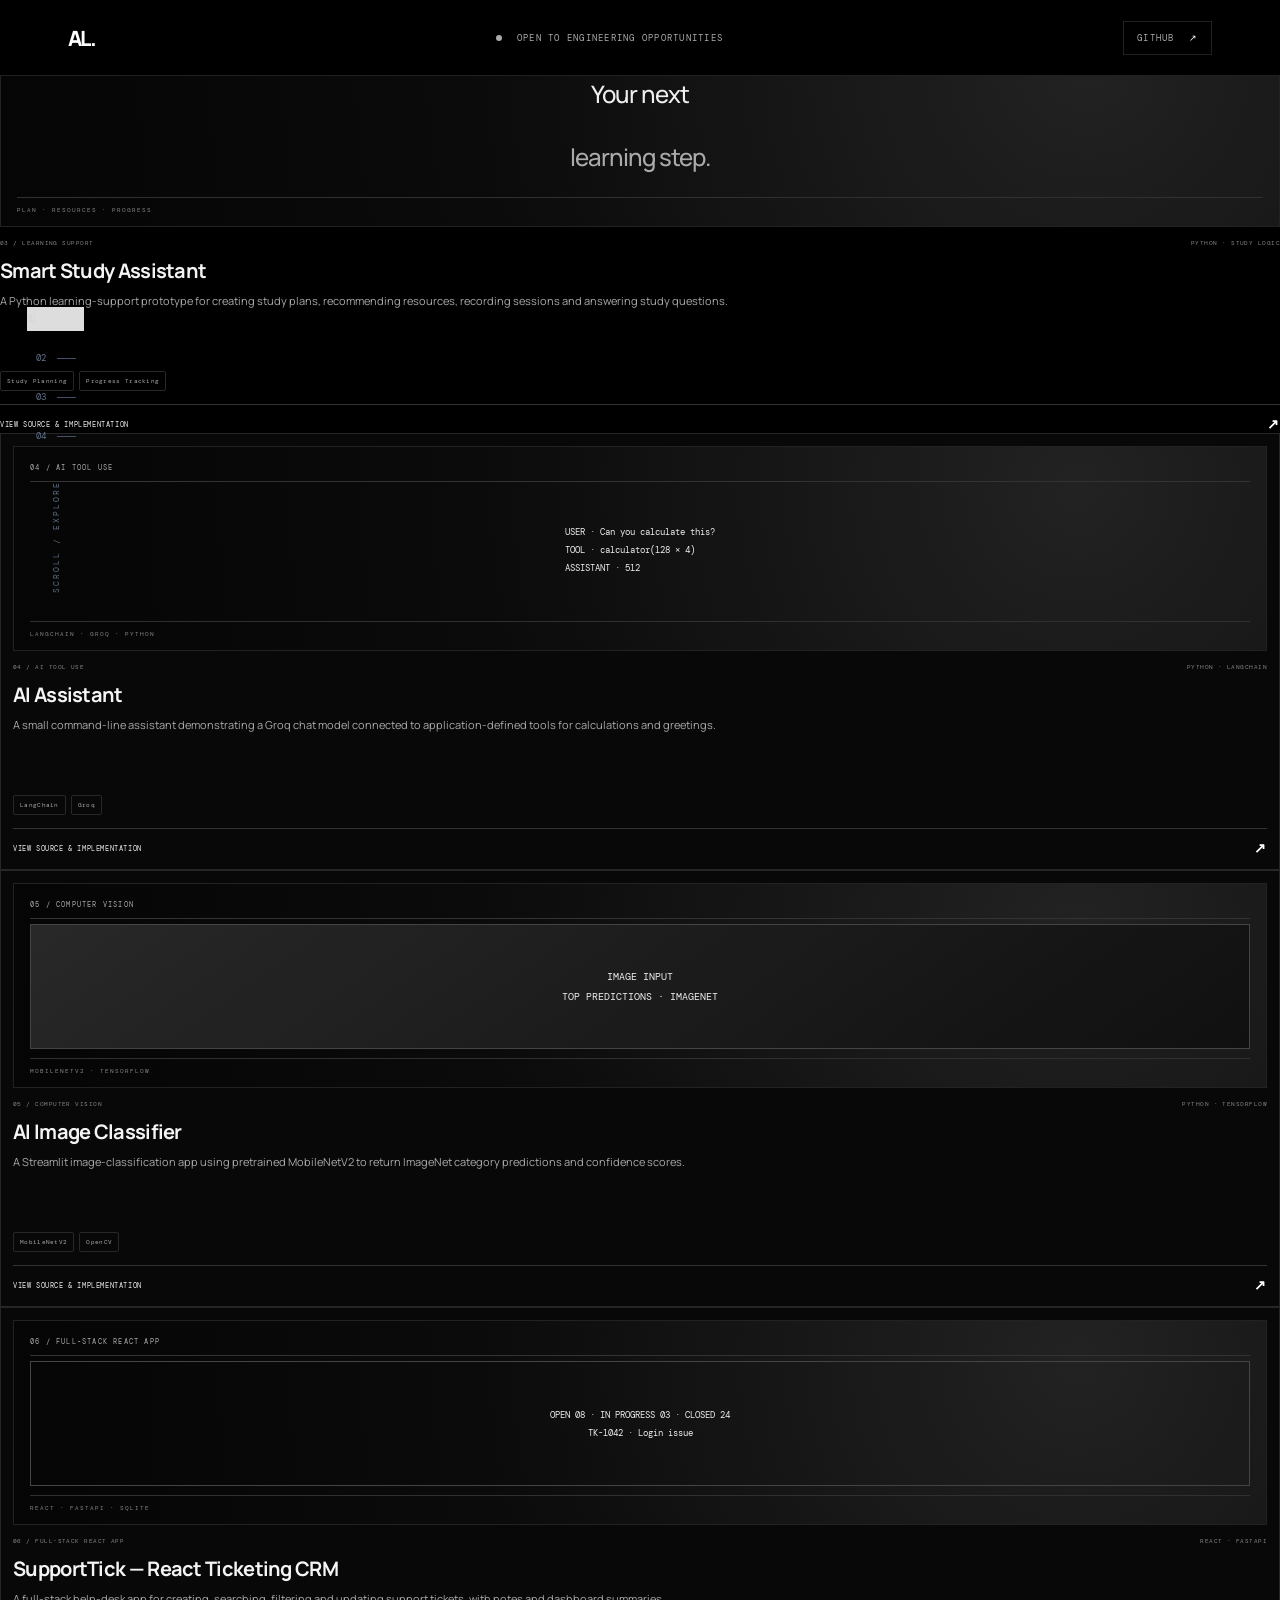
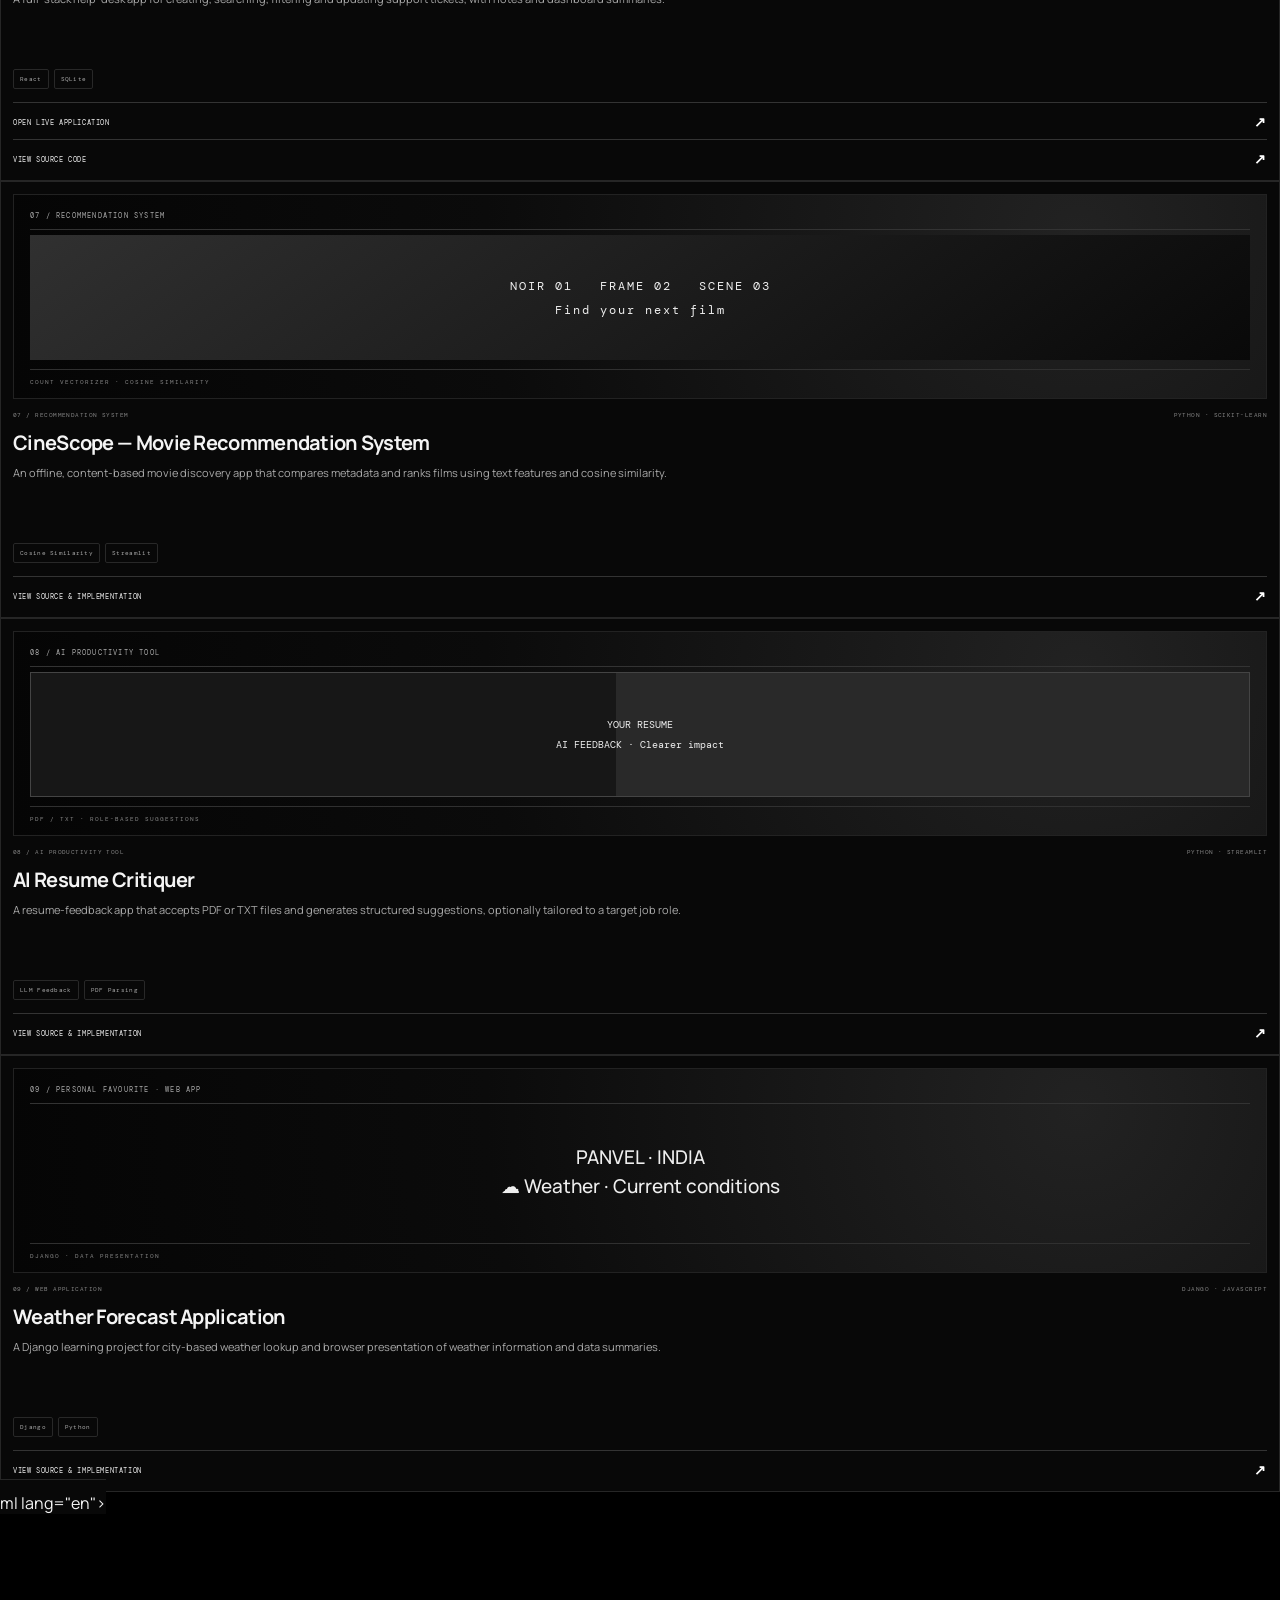
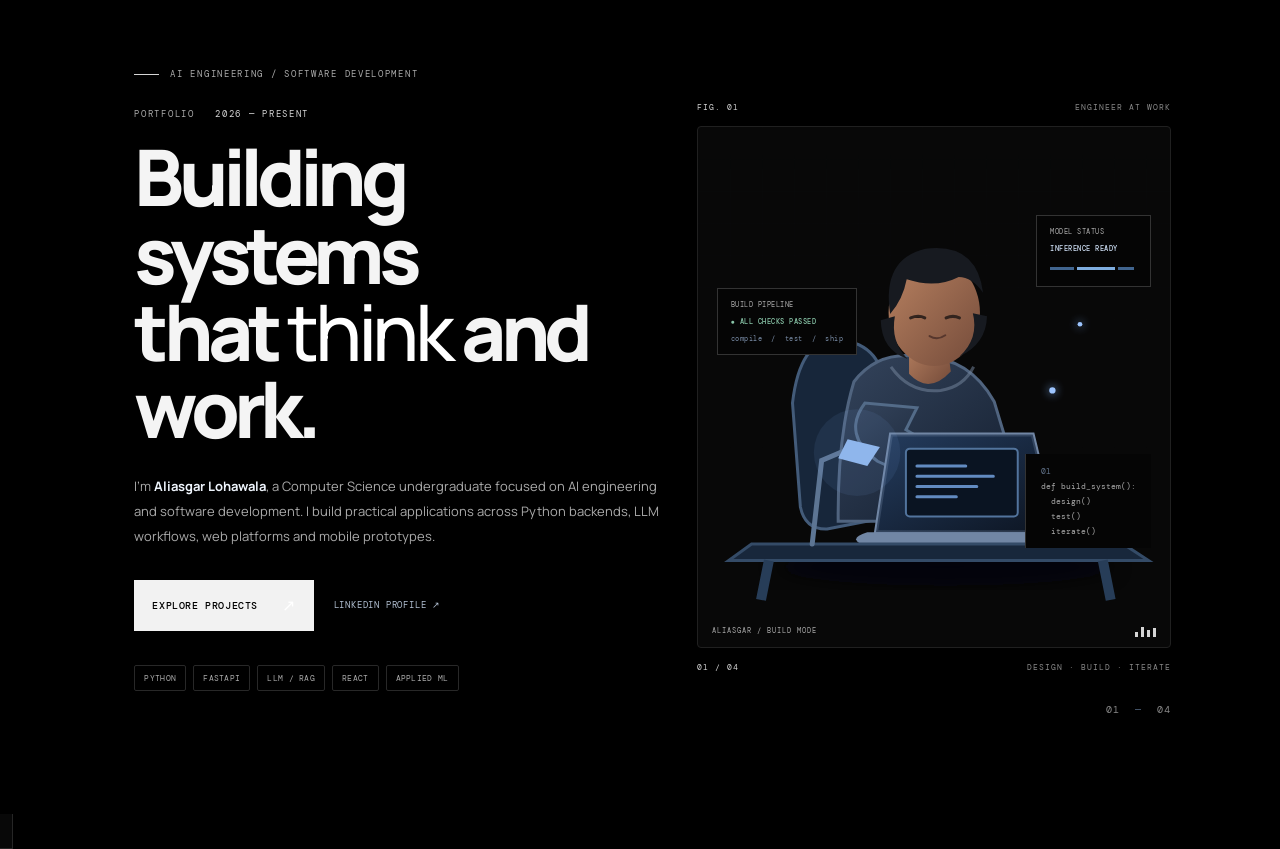
==== commit 0d9d1229: "Highlight weather project and link live React CRM demo" ====
--- a/index.html
+++ b/index.html
@@ -34,7 +34,7 @@
             <div class="project-meta"><span>06 / FULL-STACK REACT APP</span><span>REACT · FASTAPI</span></div>
             <h3>SupportTick — React Ticketing CRM</h3><p>A full-stack help-desk app for creating, searching, filtering and updating support tickets, with notes and dashboard summaries.</p>
             <div class="project-tags"><span>React</span><span>SQLite</span></div>
-            <a class="project-link" href="https://github.com/HiiAliasgar/support-ticketing-crm" target="_blank" rel="noreferrer">VIEW SOURCE & IMPLEMENTATION <b>↗</b></a>
+            <a class="project-link" href="https://support-ticketing-crm-production-1ba5.up.railway.app" target="_blank" rel="noreferrer">OPEN LIVE APPLICATION <b>↗</b></a><a class="project-link secondary-project-link" href="https://github.com/HiiAliasgar/support-ticketing-crm" target="_blank" rel="noreferrer">VIEW SOURCE CODE <b>↗</b></a>
           </article>
           <article class="project-card movie-card">
             <div class="project-visual project-art movie-art" role="img" aria-label="Illustrative CineScope — Movie Recommendation System project preview">
@@ -56,7 +56,7 @@
           </article>
           <article class="project-card weather-card">
             <div class="project-visual project-art weather-art" role="img" aria-label="Illustrative Weather Forecast Application project preview">
-              <div class="preview-kicker">09 / WEB APPLICATION</div><div class="preview-illustration">PANVEL · INDIA<br/>☁ Weather · Current conditions</div><div class="preview-foot">DJANGO · DATA PRESENTATION</div>
+              <div class="preview-kicker">09 / PERSONAL FAVOURITE · WEB APP</div><div class="preview-illustration">PANVEL · INDIA<br/>☁ Weather · Current conditions</div><div class="preview-foot">DJANGO · DATA PRESENTATION</div>
             </div>
             <div class="project-meta"><span>09 / WEB APPLICATION</span><span>DJANGO · JAVASCRIPT</span></div>
             <h3>Weather Forecast Application</h3><p>A Django learning project for city-based weather lookup and browser presentation of weather information and data summaries.</p>
@@ -207,6 +207,69 @@
         <div class="project-grid" id="github-projects">
           <article class="project-card accident-card"><div class="project-visual accident-visual project-image-visual"><img class="project-app-image" src="https://image.thum.io/get/width/1200/crop/700/noanimate/https://hiialiasgar.github.io/Accident-Guard/" alt="AccidentGuard application interface" loading="lazy" /><div class="visual-top"><span>ACCIDENTGUARD / APPLICATION</span><span class="live-indicator">● LIVE DEMO</span></div><div class="sensor-ui"><div class="sensor-readout"><small>MOTION SIGNAL</small><b>IMU <i>DATA</i></b><span>CRASH-CANDIDATE ANALYSIS</span></div><svg viewBox="0 0 440 140" aria-hidden="true"><path class="wave-grid" d="M0 35H440 M0 70H440 M0 105H440"/><path class="sensor-wave" d="M0 72 L28 72 L43 66 L54 79 L68 72 L88 72 L102 69 L115 76 L128 72 L151 72 L164 15 L176 128 L190 52 L202 78 L217 72 L240 72 L255 69 L268 76 L281 72 L310 72 L325 64 L337 80 L350 72 L375 72 L391 68 L405 76 L440 72"/></svg></div><div class="sensor-bottom"><span>ACCELEROMETER</span><span>GYROSCOPE</span><span>LOCATION WORKFLOW</span></div></div><div class="project-meta"><span>01 / APPLIED MOBILE SYSTEM</span><span>REACT · TYPESCRIPT · ANDROID</span></div><h3>AccidentGuard — Motion-Based Incident Detection</h3><p>An experimental Android prototype exploring accelerometer and gyroscope signals to identify crash-like events and support a location-aware alert workflow. Not a certified safety product.</p><div class="project-tags"><span>Sensor Data</span><span>Capacitor</span><span>Android</span></div><a class="project-link" href="https://github.com/HiiAliasgar/Accident-Guard" target="_blank" rel="noreferrer">VIEW SOURCE & IMPLEMENTATION <b>↗</b></a></article>
           <article class="project-card research-card"><div class="project-visual research-visual project-image-visual"><img class="project-app-image" src="https://image.thum.io/get/width/1200/crop/700/noanimate/https://htmlpreview.github.io/?https://raw.githubusercontent.com/HiiAliasgar/lab_research_lab/main/app/static/index.html" alt="Multi-agent research application interface" loading="lazy" /><div class="visual-top"><span>RESEARCH LAB / APPLICATION</span><span class="live-indicator">● LANGGRAPH</span></div><div class="research-graph"><div class="graph-node node-source">SOURCES</div><div class="graph-node node-agent">WEB SCOUT</div><div class="graph-node node-agent node-agent-2">ACADEMIC</div><div class="graph-node node-core">SYNTHESIS</div><div class="graph-node node-output">CITATIONS</div><svg viewBox="0 0 420 170"><path d="M55 85L150 45L230 85L340 45M55 85L150 125L230 85L340 125" /></svg></div></div><div class="project-meta"><span>02 / MULTI-AGENT RESEARCH</span><span>PYTHON · LANGGRAPH · OPENALEX</span></div><h3>Multi-Agent Research & Synthesis Workflow</h3><p>A research pipeline that coordinates web and academic-source discovery, synthesises findings and tracks citations through an editorial review loop.</p><div class="project-tags"><span>LangGraph</span><span>Research Agents</span><span>Source Tracking</span></div><a class="project-link" href="https://github.com/HiiAliasgar/lab_research_lab" target="_blank" rel="noreferrer">VIEW SOURCE & IMPLEMENTATION <b>↗</b></a></article>
+          <article class="project-card study-card">
+            <div class="project-visual project-art" role="img" aria-label="Illustrative Smart Study Assistant project preview">
+              <div class="preview-kicker">03 / LEARNING SUPPORT</div><div class="preview-illustration">Your next<br/><em>learning step.</em></div><div class="preview-foot">PLAN · RESOURCES · PROGRESS</div>
+            </div>
+            <div class="project-meta"><span>03 / LEARNING SUPPORT</span><span>PYTHON · STUDY LOGIC</span></div>
+            <h3>Smart Study Assistant</h3><p>A Python learning-support prototype for study plans, resource recommendations, session records and study-question support.</p>
+            <div class="project-tags"><span>Study Planning</span><span>Progress Tracking</span></div>
+            <a class="project-link" href="https://github.com/HiiAliasgar/smart-study-assistant" target="_blank" rel="noreferrer">VIEW SOURCE & IMPLEMENTATION <b>↗</b></a>
+          </article>
+          <article class="project-card assistant-card">
+            <div class="project-visual project-art" role="img" aria-label="Illustrative AI Assistant project preview">
+              <div class="preview-kicker">04 / AI TOOL USE</div><div class="preview-illustration">USER · Can you calculate this?<br/>TOOL · calculator(128 × 4)<br/>ASSISTANT · 512</div><div class="preview-foot">LANGCHAIN · GROQ · PYTHON</div>
+            </div>
+            <div class="project-meta"><span>04 / AI TOOL USE</span><span>PYTHON · LANGCHAIN</span></div>
+            <h3>AI Assistant</h3><p>A command-line assistant demonstrating a Groq chat model connected to application-defined tools for calculations and greetings.</p>
+            <div class="project-tags"><span>LangChain</span><span>Groq</span></div>
+            <a class="project-link" href="https://github.com/HiiAliasgar/Ai-Assistance" target="_blank" rel="noreferrer">VIEW SOURCE & IMPLEMENTATION <b>↗</b></a>
+          </article>
+          <article class="project-card classifier-card">
+            <div class="project-visual project-art" role="img" aria-label="Illustrative AI Image Classifier project preview">
+              <div class="preview-kicker">05 / COMPUTER VISION</div><div class="preview-illustration">IMAGE INPUT<br/>TOP PREDICTIONS · IMAGENET</div><div class="preview-foot">MOBILENETV2 · TENSORFLOW</div>
+            </div>
+            <div class="project-meta"><span>05 / COMPUTER VISION</span><span>PYTHON · TENSORFLOW</span></div>
+            <h3>AI Image Classifier</h3><p>A Streamlit app using pretrained MobileNetV2 to return ImageNet category predictions and confidence scores for uploaded images.</p>
+            <div class="project-tags"><span>MobileNetV2</span><span>OpenCV</span></div>
+            <a class="project-link" href="https://github.com/HiiAliasgar/AI-Image-Classifier-" target="_blank" rel="noreferrer">VIEW SOURCE & IMPLEMENTATION <b>↗</b></a>
+          </article>
+          <article class="project-card crm-card">
+            <div class="project-visual project-art" role="img" aria-label="Illustrative SupportTick — React Ticketing CRM project preview">
+              <div class="preview-kicker">06 / FULL-STACK REACT APP</div><div class="preview-illustration">OPEN 08 · IN PROGRESS 03 · CLOSED 24<br/>TK-1042 · Login issue</div><div class="preview-foot">REACT · FASTAPI · SQLITE</div>
+            </div>
+            <div class="project-meta"><span>06 / FULL-STACK REACT APP</span><span>REACT · FASTAPI</span></div>
+            <h3>SupportTick — React Ticketing CRM</h3><p>A full-stack help-desk app for creating, searching, filtering and updating support tickets, with notes and dashboard summaries.</p>
+            <div class="project-tags"><span>React</span><span>SQLite</span></div>
+            <a class="project-link" href="https://github.com/HiiAliasgar/support-ticketing-crm" target="_blank" rel="noreferrer">VIEW SOURCE & IMPLEMENTATION <b>↗</b></a>
+          </article>
+          <article class="project-card movie-card">
+            <div class="project-visual project-art" role="img" aria-label="Illustrative CineScope — Movie Recommendation System project preview">
+              <div class="preview-kicker">07 / RECOMMENDATION SYSTEM</div><div class="preview-illustration">NOIR 01&nbsp;&nbsp; FRAME 02&nbsp;&nbsp; SCENE 03<br/>Find your next film</div><div class="preview-foot">COUNT VECTORIZER · COSINE SIMILARITY</div>
+            </div>
+            <div class="project-meta"><span>07 / RECOMMENDATION SYSTEM</span><span>PYTHON · SCIKIT-LEARN</span></div>
+            <h3>CineScope — Movie Recommendation System</h3><p>An offline, content-based movie discovery app that ranks films using metadata, text features and cosine similarity.</p>
+            <div class="project-tags"><span>Cosine Similarity</span><span>Streamlit</span></div>
+            <a class="project-link" href="https://github.com/HiiAliasgar/Moive-Recommender-System" target="_blank" rel="noreferrer">VIEW SOURCE & IMPLEMENTATION <b>↗</b></a>
+          </article>
+          <article class="project-card resume-card">
+            <div class="project-visual project-art" role="img" aria-label="Illustrative AI Resume Critiquer project preview">
+              <div class="preview-kicker">08 / AI PRODUCTIVITY TOOL</div><div class="preview-illustration">YOUR RESUME<br/>AI FEEDBACK · Clearer impact</div><div class="preview-foot">PDF / TXT · ROLE-BASED SUGGESTIONS</div>
+            </div>
+            <div class="project-meta"><span>08 / AI PRODUCTIVITY TOOL</span><span>PYTHON · STREAMLIT</span></div>
+            <h3>AI Resume Critiquer</h3><p>A resume-feedback app that accepts PDF or TXT files and generates structured suggestions, optionally tailored to a target job role.</p>
+            <div class="project-tags"><span>LLM Feedback</span><span>PDF Parsing</span></div>
+            <a class="project-link" href="https://github.com/HiiAliasgar/AI-Resume-Critiquer" target="_blank" rel="noreferrer">VIEW SOURCE & IMPLEMENTATION <b>↗</b></a>
+          </article>
+          <article class="project-card weather-card">
+            <div class="project-visual project-art" role="img" aria-label="Illustrative Weather Forecast Application project preview">
+              <div class="preview-kicker">09 / WEB APPLICATION</div><div class="preview-illustration">PANVEL · INDIA<br/>☁ Weather · Current conditions</div><div class="preview-foot">DJANGO · DATA PRESENTATION</div>
+            </div>
+            <div class="project-meta"><span>09 / WEB APPLICATION</span><span>DJANGO · JAVASCRIPT</span></div>
+            <h3>Weather Forecast Application</h3><p>A Django learning project for city-based weather lookup and browser presentation of weather information and data summaries.</p>
+            <div class="project-tags"><span>Django</span><span>Python</span></div>
+            <a class="project-link" href="https://github.com/HiiAliasgar/weatherProject" target="_blank" rel="noreferrer">VIEW SOURCE & IMPLEMENTATION <b>↗</b></a>
+          </article>
         </div>
         <div class="projects-footer"><span id="github-sync-status">NINE SELECTED BUILDS · SOURCE LINKS AND PROJECT DETAILS</span><a href="https://github.com/HiiAliasgar?tab=repositories" target="_blank" rel="noreferrer">BROWSE ALL PROJECTS ↗</a></div>
         <div class="slide-count">03 <span>—</span> 04</div>
--- a/motion.css
+++ b/motion.css
@@ -335,3 +335,8 @@
  .contact-compose{padding:15px!important}
 }
 @media(prefers-reduced-motion:reduce){.project-grid{scroll-behavior:auto}}
+
+/* The contact slide can scroll on shorter desktop screens, keeping every profile link reachable. */
+.contact-slide{align-items:flex-start!important;overflow-y:auto!important}
+.contact-inner{padding-bottom:54px}
+@media(min-width:901px) and (max-height:900px){.contact-inner{padding-top:8px}.contact-main{margin:14px 0 18px}.contact-compose{gap:7px!important}.contact-compose textarea{min-height:72px!important}}
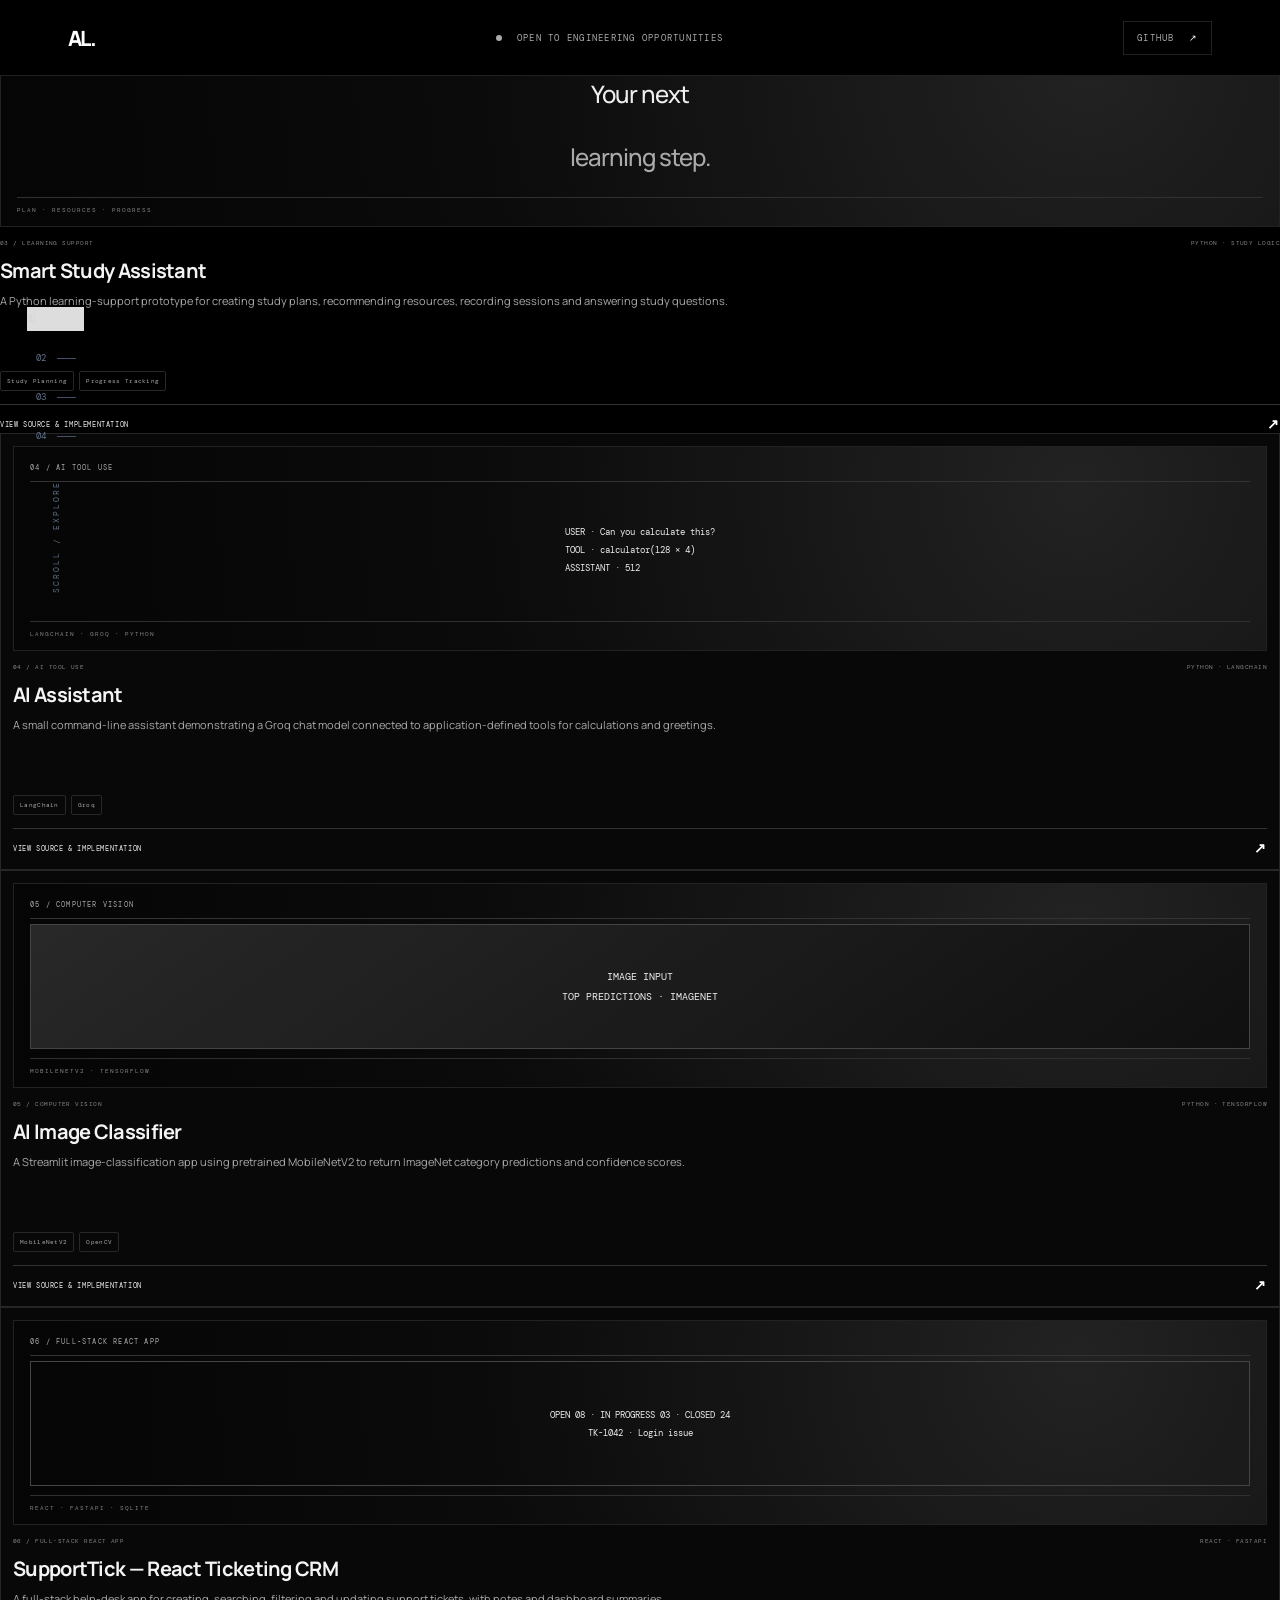
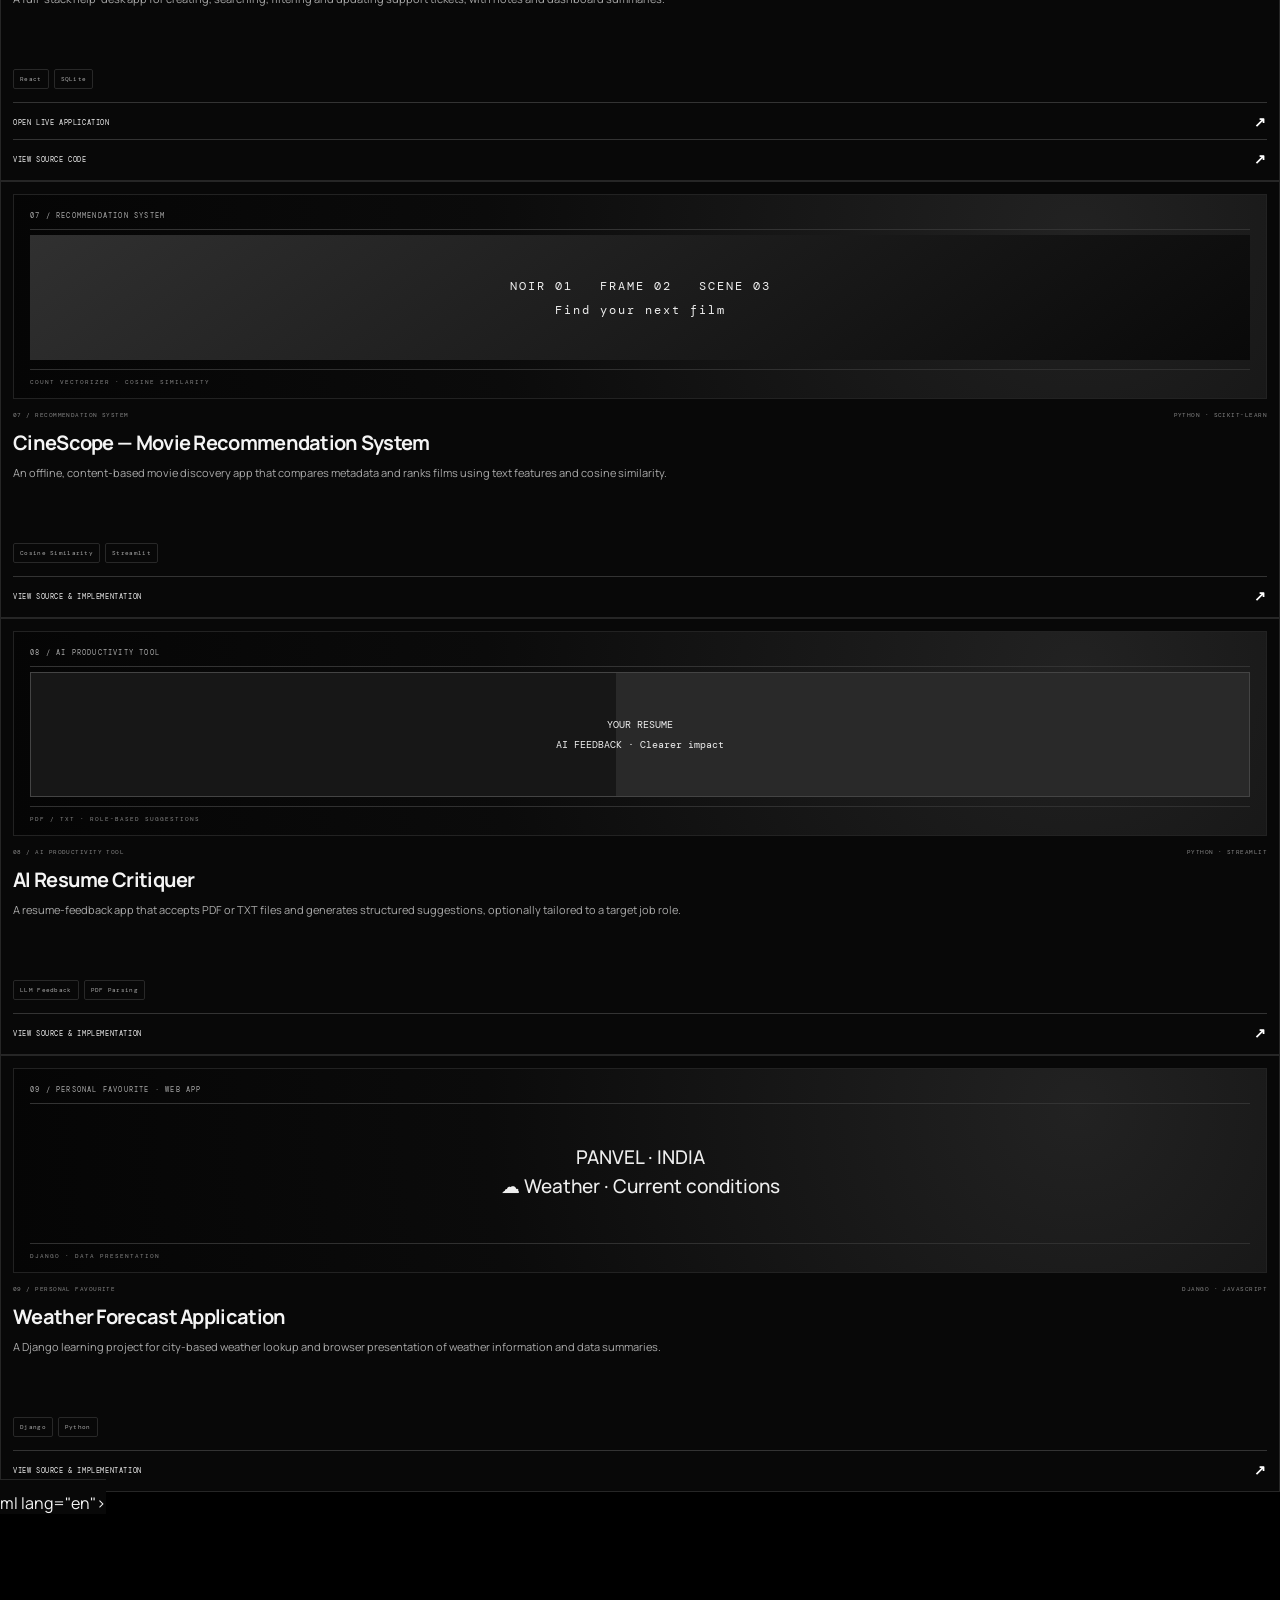
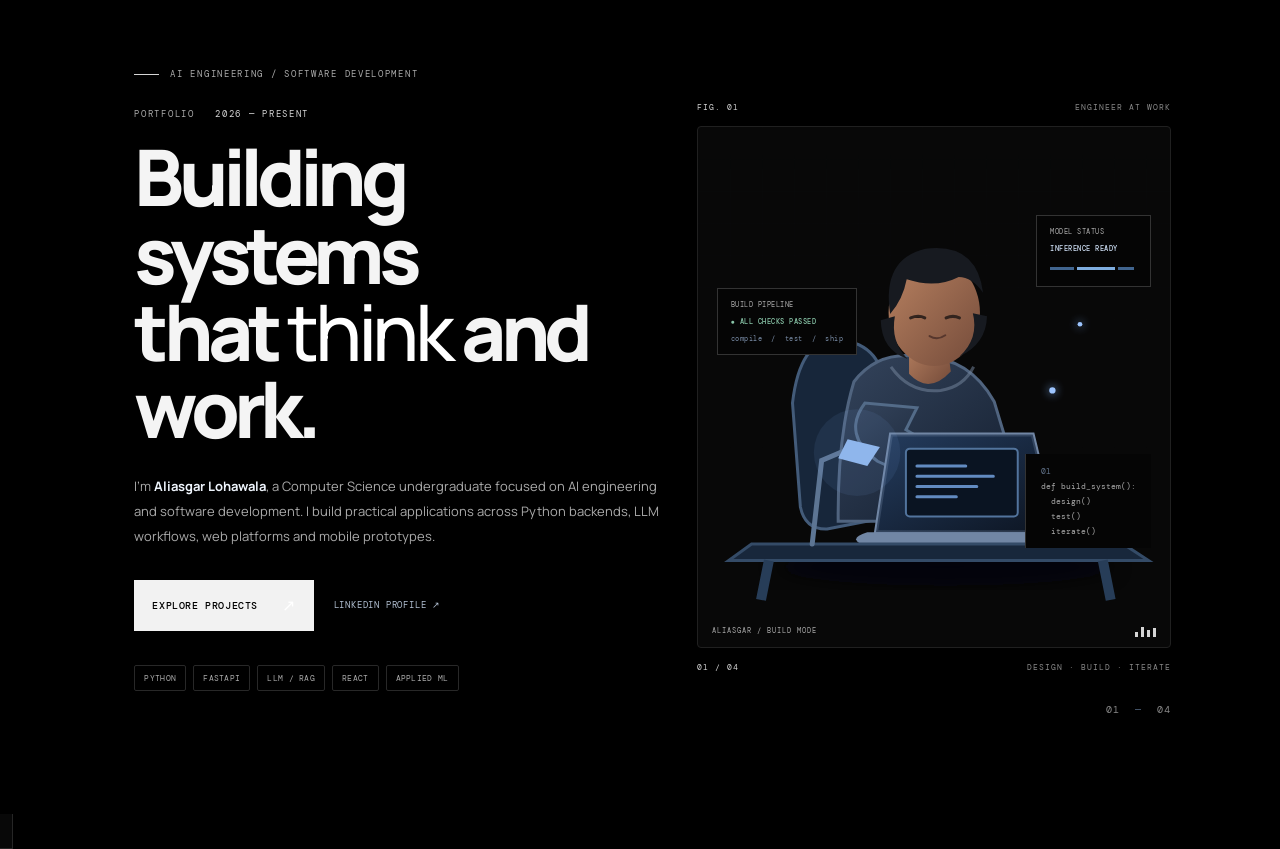
==== commit fb6e8c14: "Mark weather app as a personal favourite" ====
--- a/index.html
+++ b/index.html
@@ -58,7 +58,7 @@
             <div class="project-visual project-art weather-art" role="img" aria-label="Illustrative Weather Forecast Application project preview">
               <div class="preview-kicker">09 / PERSONAL FAVOURITE · WEB APP</div><div class="preview-illustration">PANVEL · INDIA<br/>☁ Weather · Current conditions</div><div class="preview-foot">DJANGO · DATA PRESENTATION</div>
             </div>
-            <div class="project-meta"><span>09 / WEB APPLICATION</span><span>DJANGO · JAVASCRIPT</span></div>
+            <div class="project-meta"><span>09 / PERSONAL FAVOURITE</span><span>DJANGO · JAVASCRIPT</span></div>
             <h3>Weather Forecast Application</h3><p>A Django learning project for city-based weather lookup and browser presentation of weather information and data summaries.</p>
             <div class="project-tags"><span>Django</span><span>Python</span></div>
             <a class="project-link" href="https://github.com/HiiAliasgar/weatherProject" target="_blank" rel="noreferrer">VIEW SOURCE & IMPLEMENTATION <b>↗</b></a>
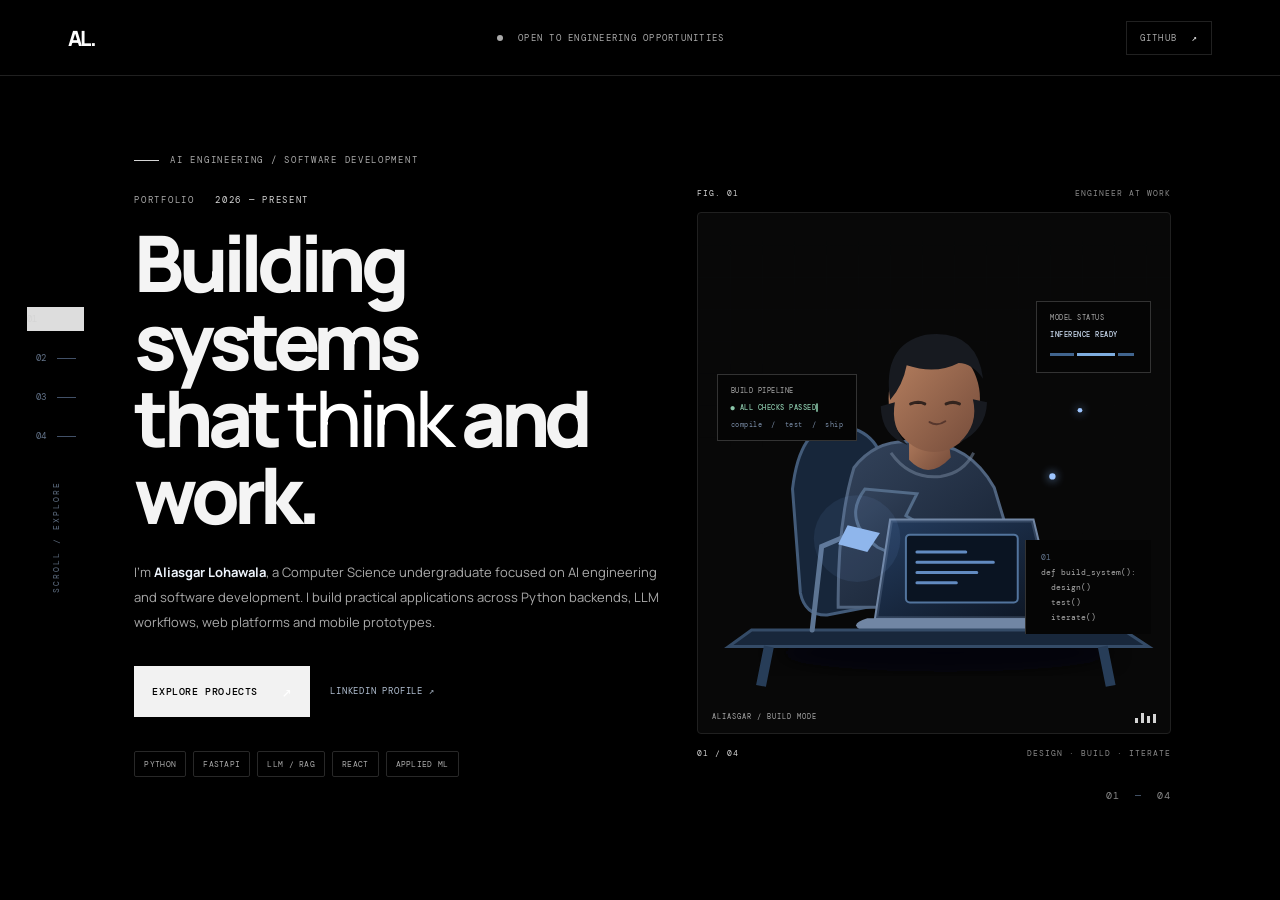
==== commit 3583c602: "Refine portfolio slides, project navigation and contact visibility" ====
--- a/index.html
+++ b/index.html
@@ -1,68 +1,5 @@
 <!doctype html>
-<ht
-          <article class="project-card study-card">
-            <div class="project-visual project-art study-art" role="img" aria-label="Illustrative Smart Study Assistant project preview">
-              <div class="preview-kicker">03 / LEARNING SUPPORT</div><div class="preview-illustration">Your next<br/><em>learning step.</em></div><div class="preview-foot">PLAN · RESOURCES · PROGRESS</div>
-            </div>
-            <div class="project-meta"><span>03 / LEARNING SUPPORT</span><span>PYTHON · STUDY LOGIC</span></div>
-            <h3>Smart Study Assistant</h3><p>A Python learning-support prototype for creating study plans, recommending resources, recording sessions and answering study questions.</p>
-            <div class="project-tags"><span>Study Planning</span><span>Progress Tracking</span></div>
-            <a class="project-link" href="https://github.com/HiiAliasgar/smart-study-assistant" target="_blank" rel="noreferrer">VIEW SOURCE & IMPLEMENTATION <b>↗</b></a>
-          </article>
-          <article class="project-card assistant-card">
-            <div class="project-visual project-art assistant-art" role="img" aria-label="Illustrative AI Assistant project preview">
-              <div class="preview-kicker">04 / AI TOOL USE</div><div class="preview-illustration">USER · Can you calculate this?<br/>TOOL · calculator(128 × 4)<br/>ASSISTANT · 512</div><div class="preview-foot">LANGCHAIN · GROQ · PYTHON</div>
-            </div>
-            <div class="project-meta"><span>04 / AI TOOL USE</span><span>PYTHON · LANGCHAIN</span></div>
-            <h3>AI Assistant</h3><p>A small command-line assistant demonstrating a Groq chat model connected to application-defined tools for calculations and greetings.</p>
-            <div class="project-tags"><span>LangChain</span><span>Groq</span></div>
-            <a class="project-link" href="https://github.com/HiiAliasgar/Ai-Assistance" target="_blank" rel="noreferrer">VIEW SOURCE & IMPLEMENTATION <b>↗</b></a>
-          </article>
-          <article class="project-card classifier-card">
-            <div class="project-visual project-art classifier-art" role="img" aria-label="Illustrative AI Image Classifier project preview">
-              <div class="preview-kicker">05 / COMPUTER VISION</div><div class="preview-illustration">IMAGE INPUT<br/>TOP PREDICTIONS · IMAGENET</div><div class="preview-foot">MOBILENETV2 · TENSORFLOW</div>
-            </div>
-            <div class="project-meta"><span>05 / COMPUTER VISION</span><span>PYTHON · TENSORFLOW</span></div>
-            <h3>AI Image Classifier</h3><p>A Streamlit image-classification app using pretrained MobileNetV2 to return ImageNet category predictions and confidence scores.</p>
-            <div class="project-tags"><span>MobileNetV2</span><span>OpenCV</span></div>
-            <a class="project-link" href="https://github.com/HiiAliasgar/AI-Image-Classifier-" target="_blank" rel="noreferrer">VIEW SOURCE & IMPLEMENTATION <b>↗</b></a>
-          </article>
-          <article class="project-card crm-card">
-            <div class="project-visual project-art crm-art" role="img" aria-label="Illustrative SupportTick — React Ticketing CRM project preview">
-              <div class="preview-kicker">06 / FULL-STACK REACT APP</div><div class="preview-illustration">OPEN 08 · IN PROGRESS 03 · CLOSED 24<br/>TK-1042 · Login issue</div><div class="preview-foot">REACT · FASTAPI · SQLITE</div>
-            </div>
-            <div class="project-meta"><span>06 / FULL-STACK REACT APP</span><span>REACT · FASTAPI</span></div>
-            <h3>SupportTick — React Ticketing CRM</h3><p>A full-stack help-desk app for creating, searching, filtering and updating support tickets, with notes and dashboard summaries.</p>
-            <div class="project-tags"><span>React</span><span>SQLite</span></div>
-            <a class="project-link" href="https://support-ticketing-crm-production-1ba5.up.railway.app" target="_blank" rel="noreferrer">OPEN LIVE APPLICATION <b>↗</b></a><a class="project-link secondary-project-link" href="https://github.com/HiiAliasgar/support-ticketing-crm" target="_blank" rel="noreferrer">VIEW SOURCE CODE <b>↗</b></a>
-          </article>
-          <article class="project-card movie-card">
-            <div class="project-visual project-art movie-art" role="img" aria-label="Illustrative CineScope — Movie Recommendation System project preview">
-              <div class="preview-kicker">07 / RECOMMENDATION SYSTEM</div><div class="preview-illustration">NOIR 01&nbsp;&nbsp; FRAME 02&nbsp;&nbsp; SCENE 03<br/>Find your next film</div><div class="preview-foot">COUNT VECTORIZER · COSINE SIMILARITY</div>
-            </div>
-            <div class="project-meta"><span>07 / RECOMMENDATION SYSTEM</span><span>PYTHON · SCIKIT-LEARN</span></div>
-            <h3>CineScope — Movie Recommendation System</h3><p>An offline, content-based movie discovery app that compares metadata and ranks films using text features and cosine similarity.</p>
-            <div class="project-tags"><span>Cosine Similarity</span><span>Streamlit</span></div>
-            <a class="project-link" href="https://github.com/HiiAliasgar/Moive-Recommender-System" target="_blank" rel="noreferrer">VIEW SOURCE & IMPLEMENTATION <b>↗</b></a>
-          </article>
-          <article class="project-card resume-card">
-            <div class="project-visual project-art resume-art" role="img" aria-label="Illustrative AI Resume Critiquer project preview">
-              <div class="preview-kicker">08 / AI PRODUCTIVITY TOOL</div><div class="preview-illustration">YOUR RESUME<br/>AI FEEDBACK · Clearer impact</div><div class="preview-foot">PDF / TXT · ROLE-BASED SUGGESTIONS</div>
-            </div>
-            <div class="project-meta"><span>08 / AI PRODUCTIVITY TOOL</span><span>PYTHON · STREAMLIT</span></div>
-            <h3>AI Resume Critiquer</h3><p>A resume-feedback app that accepts PDF or TXT files and generates structured suggestions, optionally tailored to a target job role.</p>
-            <div class="project-tags"><span>LLM Feedback</span><span>PDF Parsing</span></div>
-            <a class="project-link" href="https://github.com/HiiAliasgar/AI-Resume-Critiquer" target="_blank" rel="noreferrer">VIEW SOURCE & IMPLEMENTATION <b>↗</b></a>
-          </article>
-          <article class="project-card weather-card">
-            <div class="project-visual project-art weather-art" role="img" aria-label="Illustrative Weather Forecast Application project preview">
-              <div class="preview-kicker">09 / PERSONAL FAVOURITE · WEB APP</div><div class="preview-illustration">PANVEL · INDIA<br/>☁ Weather · Current conditions</div><div class="preview-foot">DJANGO · DATA PRESENTATION</div>
-            </div>
-            <div class="project-meta"><span>09 / PERSONAL FAVOURITE</span><span>DJANGO · JAVASCRIPT</span></div>
-            <h3>Weather Forecast Application</h3><p>A Django learning project for city-based weather lookup and browser presentation of weather information and data summaries.</p>
-            <div class="project-tags"><span>Django</span><span>Python</span></div>
-            <a class="project-link" href="https://github.com/HiiAliasgar/weatherProject" target="_blank" rel="noreferrer">VIEW SOURCE & IMPLEMENTATION <b>↗</b></a>
-          </article>ml lang="en">
+<html lang="en">
 <head>
   <meta charset="UTF-8" />
   <meta name="viewport" content="width=device-width, initial-scale=1.0" />
@@ -170,7 +107,6 @@
       <div class="slide-inner about-profile-layout">
         <div class="about-identity">
           <div class="about-portrait-orbit">
-            <div class="about-portrait-halo"></div>
             <img src="images/aliasgar-lohawala.png" alt="Portrait of Aliasgar Lohawala" loading="lazy" />
           </div>
           <h2>Aliasgar<br/><span>Lohawala.</span></h2>
@@ -204,9 +140,9 @@
           <div><div class="eyebrow"><span class="eyebrow-line"></span> SELECTED ENGINEERING WORK</div><h2>Projects in <em>motion.</em></h2></div>
           <div class="heading-side"><span>03 / 04</span><p>Nine selected projects across applied AI, full-stack development, research automation and practical software engineering.</p></div>
         </div>
-        <div class="project-grid" id="github-projects">
+        <div class="project-grid" id="github-projects" role="region" aria-label="Scrollable project gallery" tabindex="0">
           <article class="project-card accident-card"><div class="project-visual accident-visual project-image-visual"><img class="project-app-image" src="https://image.thum.io/get/width/1200/crop/700/noanimate/https://hiialiasgar.github.io/Accident-Guard/" alt="AccidentGuard application interface" loading="lazy" /><div class="visual-top"><span>ACCIDENTGUARD / APPLICATION</span><span class="live-indicator">● LIVE DEMO</span></div><div class="sensor-ui"><div class="sensor-readout"><small>MOTION SIGNAL</small><b>IMU <i>DATA</i></b><span>CRASH-CANDIDATE ANALYSIS</span></div><svg viewBox="0 0 440 140" aria-hidden="true"><path class="wave-grid" d="M0 35H440 M0 70H440 M0 105H440"/><path class="sensor-wave" d="M0 72 L28 72 L43 66 L54 79 L68 72 L88 72 L102 69 L115 76 L128 72 L151 72 L164 15 L176 128 L190 52 L202 78 L217 72 L240 72 L255 69 L268 76 L281 72 L310 72 L325 64 L337 80 L350 72 L375 72 L391 68 L405 76 L440 72"/></svg></div><div class="sensor-bottom"><span>ACCELEROMETER</span><span>GYROSCOPE</span><span>LOCATION WORKFLOW</span></div></div><div class="project-meta"><span>01 / APPLIED MOBILE SYSTEM</span><span>REACT · TYPESCRIPT · ANDROID</span></div><h3>AccidentGuard — Motion-Based Incident Detection</h3><p>An experimental Android prototype exploring accelerometer and gyroscope signals to identify crash-like events and support a location-aware alert workflow. Not a certified safety product.</p><div class="project-tags"><span>Sensor Data</span><span>Capacitor</span><span>Android</span></div><a class="project-link" href="https://github.com/HiiAliasgar/Accident-Guard" target="_blank" rel="noreferrer">VIEW SOURCE & IMPLEMENTATION <b>↗</b></a></article>
-          <article class="project-card research-card"><div class="project-visual research-visual project-image-visual"><img class="project-app-image" src="https://image.thum.io/get/width/1200/crop/700/noanimate/https://htmlpreview.github.io/?https://raw.githubusercontent.com/HiiAliasgar/lab_research_lab/main/app/static/index.html" alt="Multi-agent research application interface" loading="lazy" /><div class="visual-top"><span>RESEARCH LAB / APPLICATION</span><span class="live-indicator">● LANGGRAPH</span></div><div class="research-graph"><div class="graph-node node-source">SOURCES</div><div class="graph-node node-agent">WEB SCOUT</div><div class="graph-node node-agent node-agent-2">ACADEMIC</div><div class="graph-node node-core">SYNTHESIS</div><div class="graph-node node-output">CITATIONS</div><svg viewBox="0 0 420 170"><path d="M55 85L150 45L230 85L340 45M55 85L150 125L230 85L340 125" /></svg></div></div><div class="project-meta"><span>02 / MULTI-AGENT RESEARCH</span><span>PYTHON · LANGGRAPH · OPENALEX</span></div><h3>Multi-Agent Research & Synthesis Workflow</h3><p>A research pipeline that coordinates web and academic-source discovery, synthesises findings and tracks citations through an editorial review loop.</p><div class="project-tags"><span>LangGraph</span><span>Research Agents</span><span>Source Tracking</span></div><a class="project-link" href="https://github.com/HiiAliasgar/lab_research_lab" target="_blank" rel="noreferrer">VIEW SOURCE & IMPLEMENTATION <b>↗</b></a></article>
+          <article class="project-card research-card"><div class="project-visual research-visual project-image-visual"><img class="project-app-image" src="https://image.thum.io/get/width/1200/crop/700/noanimate/https://htmlpreview.github.io/?https://raw.githubusercontent.com/HiiAliasgar/lab_research_lab/main/app/static/index.html" alt="Multi-agent research application interface" loading="lazy" /><div class="visual-top"><span>RESEARCH LAB / APPLICATION</span><span class="live-indicator">● LANGGRAPH</span></div><div class="research-graph"><div class="graph-node node-source">SOURCES</div><div class="graph-node node-agent">WEB SCOUT</div><div class="graph-node node-agent node-agent-2">ACADEMIC</div><div class="graph-node node-core">SYNTHESIS</div><div class="graph-node node-output">CITATIONS</div><svg viewBox="0 0 420 170"><path d="M55 85L150 45L230 85L340 45M55 85L150 125L230 85L340 125" /></svg></div></div><div class="project-meta"><span>02 / MULTI-AGENT RESEARCH</span><span>PYTHON · LANGGRAPH · OPENALEX</span></div><h3>Lab Researcher — Multi-Agent Research Workflow</h3><p>A research pipeline that coordinates web and academic-source discovery, synthesises findings and tracks citations through an editorial review loop.</p><div class="project-tags"><span>LangGraph</span><span>Research Agents</span><span>Source Tracking</span></div><a class="project-link" href="https://github.com/HiiAliasgar/lab_research_lab" target="_blank" rel="noreferrer">VIEW SOURCE & IMPLEMENTATION <b>↗</b></a></article>
           <article class="project-card study-card">
             <div class="project-visual project-art" role="img" aria-label="Illustrative Smart Study Assistant project preview">
               <div class="preview-kicker">03 / LEARNING SUPPORT</div><div class="preview-illustration">Your next<br/><em>learning step.</em></div><div class="preview-foot">PLAN · RESOURCES · PROGRESS</div>
@@ -235,11 +171,11 @@
             <a class="project-link" href="https://github.com/HiiAliasgar/AI-Image-Classifier-" target="_blank" rel="noreferrer">VIEW SOURCE & IMPLEMENTATION <b>↗</b></a>
           </article>
           <article class="project-card crm-card">
-            <div class="project-visual project-art" role="img" aria-label="Illustrative SupportTick — React Ticketing CRM project preview">
+            <div class="project-visual project-art" role="img" aria-label="Illustrative React Application — SupportTick Ticketing CRM project preview">
               <div class="preview-kicker">06 / FULL-STACK REACT APP</div><div class="preview-illustration">OPEN 08 · IN PROGRESS 03 · CLOSED 24<br/>TK-1042 · Login issue</div><div class="preview-foot">REACT · FASTAPI · SQLITE</div>
             </div>
             <div class="project-meta"><span>06 / FULL-STACK REACT APP</span><span>REACT · FASTAPI</span></div>
-            <h3>SupportTick — React Ticketing CRM</h3><p>A full-stack help-desk app for creating, searching, filtering and updating support tickets, with notes and dashboard summaries.</p>
+            <h3>React Application — SupportTick Ticketing CRM</h3><p>A full-stack help-desk app for creating, searching, filtering and updating support tickets, with notes and dashboard summaries.</p>
             <div class="project-tags"><span>React</span><span>SQLite</span></div>
             <a class="project-link" href="https://github.com/HiiAliasgar/support-ticketing-crm" target="_blank" rel="noreferrer">VIEW SOURCE & IMPLEMENTATION <b>↗</b></a>
           </article>
@@ -262,11 +198,11 @@
             <a class="project-link" href="https://github.com/HiiAliasgar/AI-Resume-Critiquer" target="_blank" rel="noreferrer">VIEW SOURCE & IMPLEMENTATION <b>↗</b></a>
           </article>
           <article class="project-card weather-card">
-            <div class="project-visual project-art" role="img" aria-label="Illustrative Weather Forecast Application project preview">
+            <div class="project-visual project-art" role="img" aria-label="Illustrative Weather Forecasting Project project preview">
               <div class="preview-kicker">09 / WEB APPLICATION</div><div class="preview-illustration">PANVEL · INDIA<br/>☁ Weather · Current conditions</div><div class="preview-foot">DJANGO · DATA PRESENTATION</div>
             </div>
             <div class="project-meta"><span>09 / WEB APPLICATION</span><span>DJANGO · JAVASCRIPT</span></div>
-            <h3>Weather Forecast Application</h3><p>A Django learning project for city-based weather lookup and browser presentation of weather information and data summaries.</p>
+            <h3>Weather Forecasting Project</h3><p>A Django learning project for city-based weather lookup and browser presentation of weather information and data summaries.</p>
             <div class="project-tags"><span>Django</span><span>Python</span></div>
             <a class="project-link" href="https://github.com/HiiAliasgar/weatherProject" target="_blank" rel="noreferrer">VIEW SOURCE & IMPLEMENTATION <b>↗</b></a>
           </article>
@@ -307,6 +243,6 @@
       </div>
     </section>
   </main>
-  <div class="mobile-controls"><button data-prev aria-label="Previous slide">←</button><span id="mobile-slide-number">01 / 04</span><button data-next="1" aria-label="Next slide">→</button></div>
+  <div class="mobile-controls"><button data-prev aria-label="Previous slide">←</button><span id="mobile-slide-number">01 / 04</span><button data-next-current aria-label="Next slide">→</button></div>
 </body>
 </html>
--- a/motion.css
+++ b/motion.css
@@ -288,7 +288,7 @@
 .about-portrait-orbit{box-shadow:none!important;background:radial-gradient(circle at 35% 28%,#e7bd83 0,#b27a4c 34%,#66518d 72%,#18263d 100%)!important;overflow:hidden}
 .about-portrait-orbit:before,.about-portrait-orbit:after{display:none!important;content:none!important}
 .about-portrait-halo{display:none!important}
-.about-portrait-orbit img{width:100%;height:100%;border:0!important;border-radius:50%;box-shadow:none!important;object-fit:cover;object-position:center 35%}
+.about-portrait-orbit img{width:86%;height:86%;border:0!important;border-radius:50%;box-shadow:none!important;object-fit:cover;object-position:center 35%}
 .project-grid{display:flex!important;gap:16px!important;overflow-x:auto!important;overflow-y:hidden!important;scroll-snap-type:x mandatory;scroll-behavior:smooth;scrollbar-width:none;padding:5px 2px 18px;overscroll-behavior-x:contain}
 .project-grid::-webkit-scrollbar{display:none}
 .project-card{flex:0 0 clamp(280px,31vw,370px)!important;min-width:0;scroll-snap-align:start}
@@ -340,3 +340,33 @@
 .contact-slide{align-items:flex-start!important;overflow-y:auto!important}
 .contact-inner{padding-bottom:54px}
 @media(min-width:901px) and (max-height:900px){.contact-inner{padding-top:8px}.contact-main{margin:14px 0 18px}.contact-compose{gap:7px!important}.contact-compose textarea{min-height:72px!important}}
+
+.weather-card{border-color:#555!important}.weather-card .project-meta span:first-child{color:#ddd}
+
+
+/* Portfolio refinement — clean portrait, reliable project carousel and visible contact links. */
+.about-portrait-orbit { background: transparent !important; box-shadow: none !important; overflow: hidden !important; isolation: auto !important; }
+.about-portrait-orbit::before, .about-portrait-orbit::after, .about-portrait-halo { display: none !important; content: none !important; }
+.about-portrait-orbit img { display: block; width: 100% !important; height: 100% !important; border: 0 !important; border-radius: 50% !important; box-shadow: none !important; object-fit: cover; object-position: center 35%; }
+.project-grid { cursor: grab; user-select: none; -webkit-user-select: none; touch-action: pan-y; scroll-snap-type: x mandatory; scroll-behavior: smooth; }
+.project-grid.is-dragging { cursor: grabbing; scroll-snap-type: none; scroll-behavior: auto; }
+.project-grid .project-card { scroll-snap-align: start; }
+.project-slider-controls button { min-width: 40px; min-height: 40px; cursor: pointer; touch-action: manipulation; }
+.project-slider-controls button:disabled { opacity: .32; cursor: not-allowed; }
+.contact-slide { align-items: flex-start !important; overflow-x: hidden !important; overflow-y: auto !important; }
+.contact-slide .contact-inner { width: min(100%, 1180px); max-width: 1180px; margin: 0 auto; padding: 16px 0 58px; }
+.contact-slide .contact-links { display: grid !important; grid-template-columns: repeat(4, minmax(0, 1fr)); width: 100%; visibility: visible !important; opacity: 1 !important; position: relative; z-index: 5; margin: 18px 0 26px !important; }
+.contact-slide .contact-links a { min-width: 0; min-height: 108px; overflow-wrap: anywhere; }
+.contact-slide .contact-links b, .contact-slide .contact-links i { display: block; visibility: visible !important; opacity: 1 !important; }
+.contact-slide .email-link, .contact-slide .contact-direct a { overflow-wrap: anywhere; }
+.desk-scene .pipeline-ok::after { content: " ▍"; display: inline-block; animation: portfolioCursorBlink 1.05s steps(2, start) infinite; }
+.developer-art { transform-origin: 50% 78%; animation: portfolioEngineerFloat 7s ease-in-out infinite !important; }
+.art-particle { animation: portfolioParticle 5.5s ease-in-out infinite !important; }
+.art-particle.p2 { animation-delay: -1.8s !important; }
+.art-particle.p3 { animation-delay: -3.6s !important; }
+@keyframes portfolioCursorBlink { to { opacity: 0; } }
+@keyframes portfolioEngineerFloat { 0%, 100% { transform: translate3d(0,0,0) rotate(0); } 50% { transform: translate3d(0,-5px,0) rotate(.25deg); } }
+@keyframes portfolioParticle { 0%, 100% { transform: translate(0,0); opacity: .42; } 50% { transform: translate(6px,-10px); opacity: 1; } }
+@media (max-width: 900px) { .contact-slide .contact-inner { padding: 10px 0 76px; } .contact-slide .contact-links { grid-template-columns: repeat(2, minmax(0, 1fr)); } }
+@media (max-width: 600px) { .contact-slide .contact-inner { padding: 4px 0 76px; } .contact-slide .contact-links { grid-template-columns: repeat(2, minmax(0, 1fr)); } .contact-slide .contact-links a { min-height: 100px; padding: 12px 10px; } }
+@media (prefers-reduced-motion: reduce) { .developer-art, .art-particle, .desk-scene .pipeline-ok::after { animation: none !important; } .project-grid { scroll-behavior: auto; } }
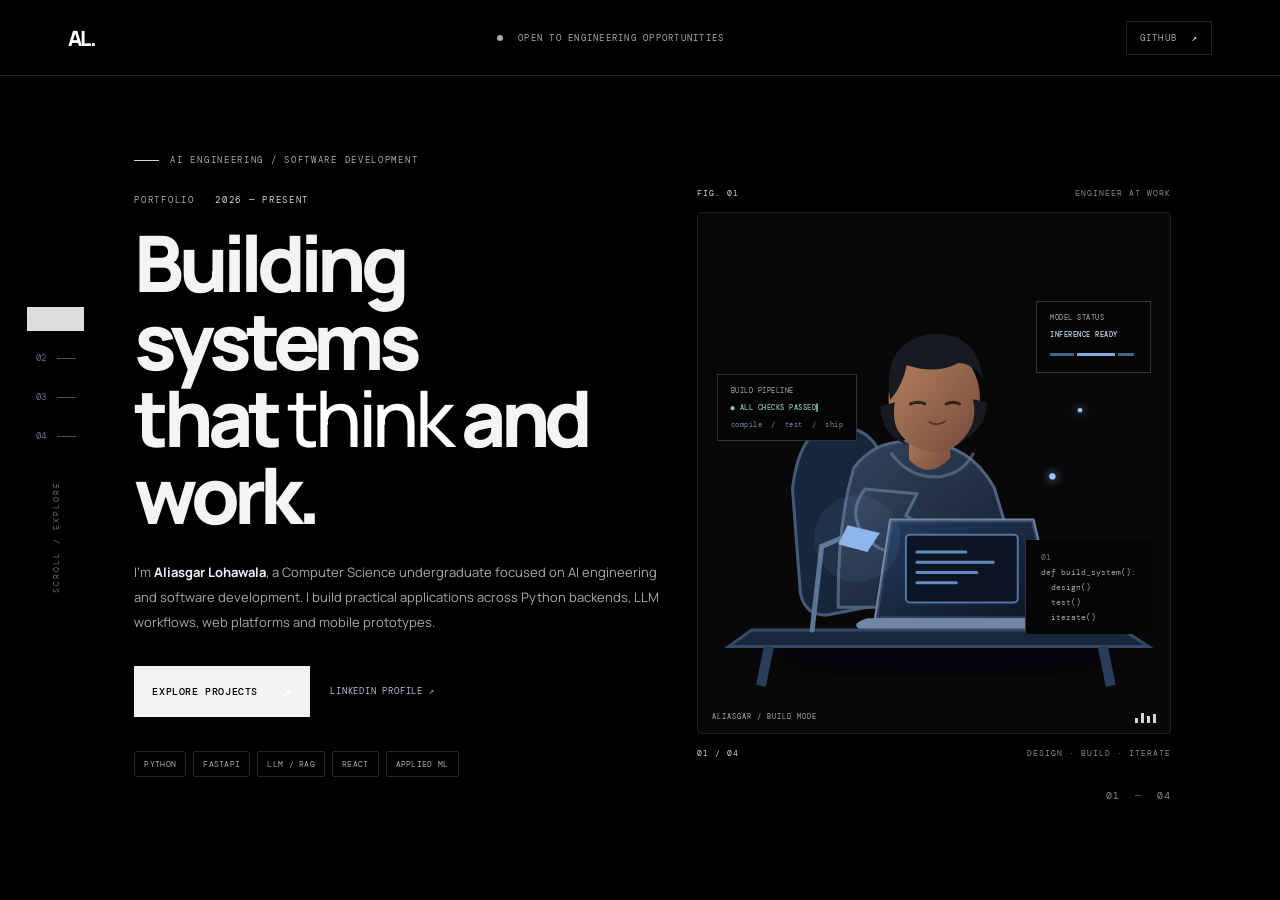
==== commit bb998fd1: "Bust cached stylesheet for portrait framing fix" ====
--- a/index.html
+++ b/index.html
@@ -11,7 +11,7 @@
   <link rel="preconnect" href="https://fonts.googleapis.com" />
   <link rel="preconnect" href="https://fonts.gstatic.com" crossorigin />
   <link href="https://fonts.googleapis.com/css2?family=DM+Mono:wght@400;500&family=Manrope:wght@400;500;600;700;800&display=swap" rel="stylesheet" />
-  <link rel="stylesheet" href="motion.css" />
+  <link rel="stylesheet" href="motion.css?v=portrait-fix-20261104" />
   <script src="profile.js" defer></script>
 </head>
 <body>
@@ -104,115 +104,138 @@
     </section>
 
     <section class="slide about-slide" id="about" data-slide="1">
-      <div class="slide-inner about-profile-layout">
-        <div class="about-identity">
-          <div class="about-portrait-orbit">
-            <img src="images/aliasgar-lohawala.png" alt="Portrait of Aliasgar Lohawala" loading="lazy" />
-          </div>
-          <h2>Aliasgar<br/><span>Lohawala.</span></h2>
-          <p class="about-role">AI ENGINEERING · SOFTWARE DEVELOPMENT</p>
-          <div class="about-social"><a href="https://github.com/HiiAliasgar" target="_blank" rel="noreferrer">GITHUB ↗</a><a href="https://linkedin.com/in/aliasgar-lohawala" target="_blank" rel="noreferrer">LINKEDIN ↗</a><a href="https://www.kaggle.com/aliasgarlohawala" target="_blank" rel="noreferrer">KAGGLE ↗</a></div>
-        </div>
-        <div class="about-biography">
-          <div class="eyebrow"><span class="eyebrow-line"></span> 02 / ABOUT</div>
-          <p class="overline">COMPUTER SCIENCE · ARTIFICIAL INTELLIGENCE</p>
-          <h2>Building a strong foundation in<br/><em>intelligent software.</em></h2>
-          <p class="about-lead">I’m Aliasgar Lohawala, a Computer Science and Engineering undergraduate specialising in Artificial Intelligence and Machine Learning at Chhatrapati Shivaji Maharaj University. My interests sit at the intersection of software engineering and applied AI: designing useful applications, connecting intelligent models to real workflows, and making systems dependable beyond a successful demo.</p>
-          <p class="about-body">I work primarily with Python and have been developing across backend services, REST APIs, data processing, machine learning fundamentals and modern web technologies. I’m especially interested in large language model applications, retrieval-augmented generation, tool-using agents and multi-agent systems. I enjoy understanding how each layer fits together—from the data and API design to model integration, user experience and deployment.</p>
-          <p class="about-body">My project work includes AccidentGuard, an experimental Android application exploring motion-sensor signals for crash-candidate detection; an AI engineering agent that inspects GitHub repositories and requires human approval before proposing changes; a multi-agent research workflow for web and academic-source synthesis; and a document question-answering application built around retrieval-augmented generation.</p>
-          <p class="about-body">Alongside project development, I’m strengthening my Python, data structures and algorithms, software design, testing and applied machine learning skills. I value clear problem-solving, readable code, careful validation and honest communication about limitations. I’m working towards contributing to engineering teams where I can build practical software, learn from experienced developers and steadily grow as an AI engineer.</p>
-          <div class="about-facts">
-            <div><small>EDUCATION</small><b>B.Tech · Computer Science & Engineering</b></div>
-            <div><small>SPECIALISATION</small><b>Artificial Intelligence & Machine Learning</b></div>
-            <div><small>UNIVERSITY</small><b>Chhatrapati Shivaji Maharaj University</b></div>
-            <div><small>LOCATION</small><b>Navi Mumbai, India</b></div>
-            <div><small>TECHNICAL FOCUS</small><b>Python · FastAPI · LLMs · RAG</b></div>
-            <div><small>EXPERIENCE</small><b>AI Research Internship · 2026</b></div>
-          </div>
-        </div>
-        <div class="slide-count">02 <span>—</span> 04</div>
-      </div>
-    </section>
-
-    <section class="slide projects-slide" id="projects" data-slide="2">
-      <div class="slide-inner projects-inner">
-        <div class="section-heading">
-          <div><div class="eyebrow"><span class="eyebrow-line"></span> SELECTED ENGINEERING WORK</div><h2>Projects in <em>motion.</em></h2></div>
-          <div class="heading-side"><span>03 / 04</span><p>Nine selected projects across applied AI, full-stack development, research automation and practical software engineering.</p></div>
-        </div>
-        <div class="project-grid" id="github-projects" role="region" aria-label="Scrollable project gallery" tabindex="0">
-          <article class="project-card accident-card"><div class="project-visual accident-visual project-image-visual"><img class="project-app-image" src="https://image.thum.io/get/width/1200/crop/700/noanimate/https://hiialiasgar.github.io/Accident-Guard/" alt="AccidentGuard application interface" loading="lazy" /><div class="visual-top"><span>ACCIDENTGUARD / APPLICATION</span><span class="live-indicator">● LIVE DEMO</span></div><div class="sensor-ui"><div class="sensor-readout"><small>MOTION SIGNAL</small><b>IMU <i>DATA</i></b><span>CRASH-CANDIDATE ANALYSIS</span></div><svg viewBox="0 0 440 140" aria-hidden="true"><path class="wave-grid" d="M0 35H440 M0 70H440 M0 105H440"/><path class="sensor-wave" d="M0 72 L28 72 L43 66 L54 79 L68 72 L88 72 L102 69 L115 76 L128 72 L151 72 L164 15 L176 128 L190 52 L202 78 L217 72 L240 72 L255 69 L268 76 L281 72 L310 72 L325 64 L337 80 L350 72 L375 72 L391 68 L405 76 L440 72"/></svg></div><div class="sensor-bottom"><span>ACCELEROMETER</span><span>GYROSCOPE</span><span>LOCATION WORKFLOW</span></div></div><div class="project-meta"><span>01 / APPLIED MOBILE SYSTEM</span><span>REACT · TYPESCRIPT · ANDROID</span></div><h3>AccidentGuard — Motion-Based Incident Detection</h3><p>An experimental Android prototype exploring accelerometer and gyroscope signals to identify crash-like events and support a location-aware alert workflow. Not a certified safety product.</p><div class="project-tags"><span>Sensor Data</span><span>Capacitor</span><span>Android</span></div><a class="project-link" href="https://github.com/HiiAliasgar/Accident-Guard" target="_blank" rel="noreferrer">VIEW SOURCE & IMPLEMENTATION <b>↗</b></a></article>
-          <article class="project-card research-card"><div class="project-visual research-visual project-image-visual"><img class="project-app-image" src="https://image.thum.io/get/width/1200/crop/700/noanimate/https://htmlpreview.github.io/?https://raw.githubusercontent.com/HiiAliasgar/lab_research_lab/main/app/static/index.html" alt="Multi-agent research application interface" loading="lazy" /><div class="visual-top"><span>RESEARCH LAB / APPLICATION</span><span class="live-indicator">● LANGGRAPH</span></div><div class="research-graph"><div class="graph-node node-source">SOURCES</div><div class="graph-node node-agent">WEB SCOUT</div><div class="graph-node node-agent node-agent-2">ACADEMIC</div><div class="graph-node node-core">SYNTHESIS</div><div class="graph-node node-output">CITATIONS</div><svg viewBox="0 0 420 170"><path d="M55 85L150 45L230 85L340 45M55 85L150 125L230 85L340 125" /></svg></div></div><div class="project-meta"><span>02 / MULTI-AGENT RESEARCH</span><span>PYTHON · LANGGRAPH · OPENALEX</span></div><h3>Lab Researcher — Multi-Agent Research Workflow</h3><p>A research pipeline that coordinates web and academic-source discovery, synthesises findings and tracks citations through an editorial review loop.</p><div class="project-tags"><span>LangGraph</span><span>Research Agents</span><span>Source Tracking</span></div><a class="project-link" href="https://github.com/HiiAliasgar/lab_research_lab" target="_blank" rel="noreferrer">VIEW SOURCE & IMPLEMENTATION <b>↗</b></a></article>
-          <article class="project-card study-card">
-            <div class="project-visual project-art" role="img" aria-label="Illustrative Smart Study Assistant project preview">
-              <div class="preview-kicker">03 / LEARNING SUPPORT</div><div class="preview-illustration">Your next<br/><em>learning step.</em></div><div class="preview-foot">PLAN · RESOURCES · PROGRESS</div>
-            </div>
-            <div class="project-meta"><span>03 / LEARNING SUPPORT</span><span>PYTHON · STUDY LOGIC</span></div>
-            <h3>Smart Study Assistant</h3><p>A Python learning-support prototype for study plans, resource recommendations, session records and study-question support.</p>
-            <div class="project-tags"><span>Study Planning</span><span>Progress Tracking</span></div>
-            <a class="project-link" href="https://github.com/HiiAliasgar/smart-study-assistant" target="_blank" rel="noreferrer">VIEW SOURCE & IMPLEMENTATION <b>↗</b></a>
-          </article>
-          <article class="project-card assistant-card">
-            <div class="project-visual project-art" role="img" aria-label="Illustrative AI Assistant project preview">
-              <div class="preview-kicker">04 / AI TOOL USE</div><div class="preview-illustration">USER · Can you calculate this?<br/>TOOL · calculator(128 × 4)<br/>ASSISTANT · 512</div><div class="preview-foot">LANGCHAIN · GROQ · PYTHON</div>
-            </div>
-            <div class="project-meta"><span>04 / AI TOOL USE</span><span>PYTHON · LANGCHAIN</span></div>
-            <h3>AI Assistant</h3><p>A command-line assistant demonstrating a Groq chat model connected to application-defined tools for calculations and greetings.</p>
-            <div class="project-tags"><span>LangChain</span><span>Groq</span></div>
-            <a class="project-link" href="https://github.com/HiiAliasgar/Ai-Assistance" target="_blank" rel="noreferrer">VIEW SOURCE & IMPLEMENTATION <b>↗</b></a>
-          </article>
-          <article class="project-card classifier-card">
-            <div class="project-visual project-art" role="img" aria-label="Illustrative AI Image Classifier project preview">
-              <div class="preview-kicker">05 / COMPUTER VISION</div><div class="preview-illustration">IMAGE INPUT<br/>TOP PREDICTIONS · IMAGENET</div><div class="preview-foot">MOBILENETV2 · TENSORFLOW</div>
-            </div>
-            <div class="project-meta"><span>05 / COMPUTER VISION</span><span>PYTHON · TENSORFLOW</span></div>
-            <h3>AI Image Classifier</h3><p>A Streamlit app using pretrained MobileNetV2 to return ImageNet category predictions and confidence scores for uploaded images.</p>
-            <div class="project-tags"><span>MobileNetV2</span><span>OpenCV</span></div>
-            <a class="project-link" href="https://github.com/HiiAliasgar/AI-Image-Classifier-" target="_blank" rel="noreferrer">VIEW SOURCE & IMPLEMENTATION <b>↗</b></a>
-          </article>
-          <article class="project-card crm-card">
-            <div class="project-visual project-art" role="img" aria-label="Illustrative React Application — SupportTick Ticketing CRM project preview">
-              <div class="preview-kicker">06 / FULL-STACK REACT APP</div><div class="preview-illustration">OPEN 08 · IN PROGRESS 03 · CLOSED 24<br/>TK-1042 · Login issue</div><div class="preview-foot">REACT · FASTAPI · SQLITE</div>
-            </div>
-            <div class="project-meta"><span>06 / FULL-STACK REACT APP</span><span>REACT · FASTAPI</span></div>
-            <h3>React Application — SupportTick Ticketing CRM</h3><p>A full-stack help-desk app for creating, searching, filtering and updating support tickets, with notes and dashboard summaries.</p>
-            <div class="project-tags"><span>React</span><span>SQLite</span></div>
-            <a class="project-link" href="https://github.com/HiiAliasgar/support-ticketing-crm" target="_blank" rel="noreferrer">VIEW SOURCE & IMPLEMENTATION <b>↗</b></a>
-          </article>
-          <article class="project-card movie-card">
-            <div class="project-visual project-art" role="img" aria-label="Illustrative CineScope — Movie Recommendation System project preview">
-              <div class="preview-kicker">07 / RECOMMENDATION SYSTEM</div><div class="preview-illustration">NOIR 01&nbsp;&nbsp; FRAME 02&nbsp;&nbsp; SCENE 03<br/>Find your next film</div><div class="preview-foot">COUNT VECTORIZER · COSINE SIMILARITY</div>
-            </div>
-            <div class="project-meta"><span>07 / RECOMMENDATION SYSTEM</span><span>PYTHON · SCIKIT-LEARN</span></div>
-            <h3>CineScope — Movie Recommendation System</h3><p>An offline, content-based movie discovery app that ranks films using metadata, text features and cosine similarity.</p>
-            <div class="project-tags"><span>Cosine Similarity</span><span>Streamlit</span></div>
-            <a class="project-link" href="https://github.com/HiiAliasgar/Moive-Recommender-System" target="_blank" rel="noreferrer">VIEW SOURCE & IMPLEMENTATION <b>↗</b></a>
-          </article>
-          <article class="project-card resume-card">
-            <div class="project-visual project-art" role="img" aria-label="Illustrative AI Resume Critiquer project preview">
-              <div class="preview-kicker">08 / AI PRODUCTIVITY TOOL</div><div class="preview-illustration">YOUR RESUME<br/>AI FEEDBACK · Clearer impact</div><div class="preview-foot">PDF / TXT · ROLE-BASED SUGGESTIONS</div>
-            </div>
-            <div class="project-meta"><span>08 / AI PRODUCTIVITY TOOL</span><span>PYTHON · STREAMLIT</span></div>
-            <h3>AI Resume Critiquer</h3><p>A resume-feedback app that accepts PDF or TXT files and generates structured suggestions, optionally tailored to a target job role.</p>
-            <div class="project-tags"><span>LLM Feedback</span><span>PDF Parsing</span></div>
-            <a class="project-link" href="https://github.com/HiiAliasgar/AI-Resume-Critiquer" target="_blank" rel="noreferrer">VIEW SOURCE & IMPLEMENTATION <b>↗</b></a>
-          </article>
-          <article class="project-card weather-card">
-            <div class="project-visual project-art" role="img" aria-label="Illustrative Weather Forecasting Project project preview">
-              <div class="preview-kicker">09 / WEB APPLICATION</div><div class="preview-illustration">PANVEL · INDIA<br/>☁ Weather · Current conditions</div><div class="preview-foot">DJANGO · DATA PRESENTATION</div>
-            </div>
-            <div class="project-meta"><span>09 / WEB APPLICATION</span><span>DJANGO · JAVASCRIPT</span></div>
-            <h3>Weather Forecasting Project</h3><p>A Django learning project for city-based weather lookup and browser presentation of weather information and data summaries.</p>
-            <div class="project-tags"><span>Django</span><span>Python</span></div>
-            <a class="project-link" href="https://github.com/HiiAliasgar/weatherProject" target="_blank" rel="noreferrer">VIEW SOURCE & IMPLEMENTATION <b>↗</b></a>
-          </article>
-        </div>
-        <div class="projects-footer"><span id="github-sync-status">NINE SELECTED BUILDS · SOURCE LINKS AND PROJECT DETAILS</span><a href="https://github.com/HiiAliasgar?tab=repositories" target="_blank" rel="noreferrer">BROWSE ALL PROJECTS ↗</a></div>
-        <div class="slide-count">03 <span>—</span> 04</div>
-      </div>
-    </section>
-
-    <section class="slide contact-slide" id="contact" data-slide="3">
+<div class="slide-inner about-profile-layout">
+<aside class="about-identity">
+<div class="about-portrait-orbit"><img src="images/aliasgar-lohawala.png" alt="Portrait of Aliasgar Lohawala" loading="lazy" /></div>
+<h2>Aliasgar<br/><span>Lohawala.</span></h2>
+<p class="about-role">AI ENGINEERING · SOFTWARE DEVELOPMENT</p>
+<div class="about-social"><a href="https://github.com/HiiAliasgar" target="_blank" rel="noreferrer">GITHUB ↗</a><a href="https://linkedin.com/in/aliasgar-lohawala" target="_blank" rel="noreferrer">LINKEDIN ↗</a><a href="https://www.kaggle.com/aliasgarlohawala" target="_blank" rel="noreferrer">KAGGLE ↗</a></div>
+</aside>
+<div class="about-biography">
+<div class="eyebrow"><span class="eyebrow-line"></span> 02 / ABOUT</div>
+<p class="overline">COMPUTER SCIENCE · ARTIFICIAL INTELLIGENCE</p>
+<div class="about-facts" aria-label="Education and professional profile">
+<div><small>EDUCATION</small><b>B.Tech · Computer Science &amp; Engineering</b></div>
+<div><small>SPECIALISATION</small><b>Artificial Intelligence &amp; Machine Learning</b></div>
+<div><small>UNIVERSITY</small><b>Chhatrapati Shivaji Maharaj University</b></div>
+<div><small>LOCATION</small><b>Navi Mumbai, India</b></div>
+<div><small>TECHNICAL FOCUS</small><b>Python · FastAPI · LLMs · RAG</b></div>
+<div><small>EXPERIENCE</small><b>AI Research Internship · 2026</b></div>
+</div>
+<h2>I’m a Computer Science Engineer<br/><em>building intelligent software.</em></h2>
+<p class="about-lead">I’m Aliasgar Lohawala, a Computer Science and Engineering undergraduate specialising in Artificial Intelligence and Machine Learning at Chhatrapati Shivaji Maharaj University. My interests sit at the intersection of software engineering and applied AI: designing useful applications, connecting intelligent models to real workflows, and making systems dependable beyond a successful demo.</p>
+<p class="about-body">I work primarily with Python and have been developing across backend services, REST APIs, data processing, machine learning fundamentals and modern web technologies. I’m especially interested in large language model applications, retrieval-augmented generation, tool-using agents and multi-agent systems. I enjoy understanding how each layer fits together—from the data and API design to model integration, user experience and deployment.</p>
+<p class="about-body">My project work includes AccidentGuard, an experimental Android application exploring motion-sensor signals for crash-candidate detection; an AI engineering agent that inspects GitHub repositories and requires human approval before proposing changes; a multi-agent research workflow for web and academic-source synthesis; and a document question-answering application built around retrieval-augmented generation.</p>
+<p class="about-body">Alongside project development, I’m strengthening my Python, data structures and algorithms, software design, testing and applied machine learning skills. I value clear problem-solving, readable code, careful validation and honest communication about limitations. I’m working towards contributing to engineering teams where I can build practical software, learn from experienced developers and steadily grow as an AI engineer.</p>
+</div>
+<div class="slide-count">02 <span>—</span> 04</div>
+</div>
+</section>
+
+<section class="slide projects-slide" id="projects" data-slide="2">
+<div class="slide-inner projects-inner">
+<div class="section-heading"><div><div class="eyebrow"><span class="eyebrow-line"></span> SELECTED ENGINEERING WORK</div><h2>Eight projects. <em>Real builds.</em></h2></div><div class="heading-side"><span>03 / 04</span><p>Eight selected builds across applied AI, computer vision, research automation, full-stack development and practical software engineering. Flip a card to see its engineering details.</p></div></div>
+<div class="project-grid" id="github-projects" aria-label="Eight interactive project cards"><article class="project-card project-card--accident"><div class="project-card-inner">
+<div class="project-card-face project-card-front">
+<div class="project-card-meta"><span>01 / 08</span><span>APPLIED MOBILE SYSTEM</span></div>
+<div class="project-card-art"><div class="project-art-head"><span>IMU / SENSOR MONITOR</span><span class="art-live">● EXPERIMENTAL</span></div><svg class="art-wave" viewBox="0 0 420 112" aria-hidden="true"><path d="M0 56H420M0 28H420M0 84H420"/><path class="art-wave-line" d="M0 56L24 56L38 48L50 64L66 56L92 56L112 53L125 60L140 56L164 56L178 12L190 101L205 43L219 64L236 56L260 56L278 51L291 62L308 56L333 56L350 47L365 65L380 56L420 56"/></svg><div class="art-metrics"><span>ACCELEROMETER <b>ACTIVE</b></span><span>GYROSCOPE <b>ACTIVE</b></span><span>LOCATION <b>WORKFLOW</b></span></div></div>
+<div class="project-card-title"><h3>AccidentGuard</h3><p>Motion-based incident detection</p></div>
+<button class="project-card-toggle" type="button" aria-expanded="false">FLIP FOR DETAILS <span>↗</span></button>
+</div>
+<div class="project-card-face project-card-back">
+<div class="project-card-meta"><span>PROJECT 01</span><span>ENGINEERING NOTES</span></div>
+<div class="project-card-back-content"><p class="project-card-back-kicker">APPLIED MOBILE SYSTEM</p><h3>AccidentGuard</h3><p class="project-card-description">An experimental Android prototype exploring accelerometer and gyroscope signals to identify crash-like events and support a location-aware alert workflow. It is a research prototype, not a certified safety product.</p><div class="project-card-stack"><small>TECHNOLOGY</small><span>React · TypeScript · Capacitor · Android · Sensor data</span></div></div>
+<div class="project-card-back-actions"><a href="https://github.com/HiiAliasgar/Accident-Guard" target="_blank" rel="noreferrer">VIEW GITHUB REPOSITORY <b>↗</b></a><button class="project-card-toggle" type="button" aria-expanded="true">BACK TO FRONT <span>↶</span></button></div>
+</div></div></article>
+<article class="project-card project-card--research"><div class="project-card-inner">
+<div class="project-card-face project-card-front">
+<div class="project-card-meta"><span>02 / 08</span><span>MULTI-AGENT RESEARCH</span></div>
+<div class="project-card-art"><div class="project-art-head"><span>RESEARCH PIPELINE</span><span class="art-live">● LANGGRAPH</span></div><div class="art-agent-flow"><span>SOURCES</span><i>↘</i><span>WEB SCOUT</span><i>↙</i><span>ACADEMIC</span><i>→</i><strong>SYNTHESIS</strong><i>→</i><span>CITATIONS</span></div><div class="art-footnote">DISCOVER · COMPARE · SYNTHESISE · REVIEW</div></div>
+<div class="project-card-title"><h3>Lab Researcher</h3><p>Multi-agent research workflow</p></div>
+<button class="project-card-toggle" type="button" aria-expanded="false">FLIP FOR DETAILS <span>↗</span></button>
+</div>
+<div class="project-card-face project-card-back">
+<div class="project-card-meta"><span>PROJECT 02</span><span>ENGINEERING NOTES</span></div>
+<div class="project-card-back-content"><p class="project-card-back-kicker">MULTI-AGENT RESEARCH</p><h3>Lab Researcher</h3><p class="project-card-description">A research pipeline that coordinates web and academic-source discovery, synthesises findings and tracks citations through an editorial review loop.</p><div class="project-card-stack"><small>TECHNOLOGY</small><span>Python · LangGraph · OpenAlex · Research agents</span></div></div>
+<div class="project-card-back-actions"><a href="https://github.com/HiiAliasgar/lab_research_lab" target="_blank" rel="noreferrer">VIEW GITHUB REPOSITORY <b>↗</b></a><button class="project-card-toggle" type="button" aria-expanded="true">BACK TO FRONT <span>↶</span></button></div>
+</div></div></article>
+<article class="project-card project-card--assistant"><div class="project-card-inner">
+<div class="project-card-face project-card-front">
+<div class="project-card-meta"><span>03 / 08</span><span>AI TOOL USE</span></div>
+<div class="project-card-art"><div class="project-art-head"><span>ASSISTANT / TERMINAL</span><span class="art-live">● TOOL CALL</span></div><div class="art-terminal"><p><i>USER</i> Can you calculate 128 × 4?</p><p><i>TOOL</i> calculator(128 * 4)</p><p><i>RESULT</i> 512</p><p class="terminal-answer"><i>AI</i> The answer is 512.</p></div></div>
+<div class="project-card-title"><h3>AI Assistant</h3><p>Tool-using command-line assistant</p></div>
+<button class="project-card-toggle" type="button" aria-expanded="false">FLIP FOR DETAILS <span>↗</span></button>
+</div>
+<div class="project-card-face project-card-back">
+<div class="project-card-meta"><span>PROJECT 03</span><span>ENGINEERING NOTES</span></div>
+<div class="project-card-back-content"><p class="project-card-back-kicker">AI TOOL USE</p><h3>AI Assistant</h3><p class="project-card-description">A command-line assistant demonstrating a Groq chat model connected to application-defined tools for calculations and greetings.</p><div class="project-card-stack"><small>TECHNOLOGY</small><span>Python · LangChain · Groq · Tool calling</span></div></div>
+<div class="project-card-back-actions"><a href="https://github.com/HiiAliasgar/Ai-Assistance" target="_blank" rel="noreferrer">VIEW GITHUB REPOSITORY <b>↗</b></a><button class="project-card-toggle" type="button" aria-expanded="true">BACK TO FRONT <span>↶</span></button></div>
+</div></div></article>
+<article class="project-card project-card--vision"><div class="project-card-inner">
+<div class="project-card-face project-card-front">
+<div class="project-card-meta"><span>04 / 08</span><span>COMPUTER VISION</span></div>
+<div class="project-card-art"><div class="project-art-head"><span>VISION / PREDICTION</span><span class="art-live">● MODEL READY</span></div><div class="art-vision"><div class="art-image-grid"><i></i><i></i><i></i><i></i></div><div class="art-confidence"><span>CLASS A <b>92%</b></span><i><em style="width:92%"></em></i><span>CLASS B <b>06%</b></span><i><em style="width:6%"></em></i><span>CLASS C <b>02%</b></span><i><em style="width:2%"></em></i></div></div></div>
+<div class="project-card-title"><h3>AI Image Classifier</h3><p>Image recognition with MobileNetV2</p></div>
+<button class="project-card-toggle" type="button" aria-expanded="false">FLIP FOR DETAILS <span>↗</span></button>
+</div>
+<div class="project-card-face project-card-back">
+<div class="project-card-meta"><span>PROJECT 04</span><span>ENGINEERING NOTES</span></div>
+<div class="project-card-back-content"><p class="project-card-back-kicker">COMPUTER VISION</p><h3>AI Image Classifier</h3><p class="project-card-description">A Streamlit application using pretrained MobileNetV2 to return ImageNet category predictions and confidence scores for uploaded images.</p><div class="project-card-stack"><small>TECHNOLOGY</small><span>Python · TensorFlow · MobileNetV2 · OpenCV</span></div></div>
+<div class="project-card-back-actions"><a href="https://github.com/HiiAliasgar/AI-Image-Classifier-" target="_blank" rel="noreferrer">VIEW GITHUB REPOSITORY <b>↗</b></a><button class="project-card-toggle" type="button" aria-expanded="true">BACK TO FRONT <span>↶</span></button></div>
+</div></div></article>
+<article class="project-card project-card--support"><div class="project-card-inner">
+<div class="project-card-face project-card-front">
+<div class="project-card-meta"><span>05 / 08</span><span>FULL-STACK APPLICATION</span></div>
+<div class="project-card-art"><div class="project-art-head"><span>SUPPORT / OVERVIEW</span><span class="art-live">● DASHBOARD</span></div><div class="art-ticket-stats"><div><small>OPEN</small><b>08</b></div><div><small>IN PROGRESS</small><b>03</b></div><div><small>CLOSED</small><b>24</b></div></div><div class="art-ticket-row"><span>TK-1042</span><b>Login issue</b><i>IN PROGRESS</i></div><div class="art-ticket-row"><span>TK-1043</span><b>Billing query</b><i>OPEN</i></div></div>
+<div class="project-card-title"><h3>SupportTick</h3><p>React ticketing CRM</p></div>
+<button class="project-card-toggle" type="button" aria-expanded="false">FLIP FOR DETAILS <span>↗</span></button>
+</div>
+<div class="project-card-face project-card-back">
+<div class="project-card-meta"><span>PROJECT 05</span><span>ENGINEERING NOTES</span></div>
+<div class="project-card-back-content"><p class="project-card-back-kicker">FULL-STACK APPLICATION</p><h3>SupportTick</h3><p class="project-card-description">A full-stack help-desk application for creating, searching, filtering and updating support tickets, with notes and dashboard summaries.</p><div class="project-card-stack"><small>TECHNOLOGY</small><span>React · FastAPI · SQLite · REST APIs</span></div></div>
+<div class="project-card-back-actions"><a href="https://github.com/HiiAliasgar/support-ticketing-crm" target="_blank" rel="noreferrer">VIEW GITHUB REPOSITORY <b>↗</b></a><button class="project-card-toggle" type="button" aria-expanded="true">BACK TO FRONT <span>↶</span></button></div>
+</div></div></article>
+<article class="project-card project-card--cine"><div class="project-card-inner">
+<div class="project-card-face project-card-front">
+<div class="project-card-meta"><span>06 / 08</span><span>RECOMMENDATION SYSTEM</span></div>
+<div class="project-card-art"><div class="project-art-head"><span>CINESCOPE / DISCOVERY</span><span class="art-live">● RECOMMEND</span></div><div class="art-movie-row"><div><b>01</b><span>NOIR</span></div><div><b>02</b><span>FRAME</span></div><div><b>03</b><span>SCENE</span></div></div><div class="art-footnote">METADATA → VECTORS → COSINE SIMILARITY</div></div>
+<div class="project-card-title"><h3>CineScope</h3><p>Content-based movie recommendations</p></div>
+<button class="project-card-toggle" type="button" aria-expanded="false">FLIP FOR DETAILS <span>↗</span></button>
+</div>
+<div class="project-card-face project-card-back">
+<div class="project-card-meta"><span>PROJECT 06</span><span>ENGINEERING NOTES</span></div>
+<div class="project-card-back-content"><p class="project-card-back-kicker">RECOMMENDATION SYSTEM</p><h3>CineScope</h3><p class="project-card-description">An offline movie discovery application that ranks films using metadata, text features and cosine similarity.</p><div class="project-card-stack"><small>TECHNOLOGY</small><span>Python · Scikit-learn · CountVectorizer · Streamlit</span></div></div>
+<div class="project-card-back-actions"><a href="https://github.com/HiiAliasgar/Moive-Recommender-System" target="_blank" rel="noreferrer">VIEW GITHUB REPOSITORY <b>↗</b></a><button class="project-card-toggle" type="button" aria-expanded="true">BACK TO FRONT <span>↶</span></button></div>
+</div></div></article>
+<article class="project-card project-card--resume"><div class="project-card-inner">
+<div class="project-card-face project-card-front">
+<div class="project-card-meta"><span>07 / 08</span><span>AI PRODUCTIVITY TOOL</span></div>
+<div class="project-card-art"><div class="project-art-head"><span>RESUME / REVIEW</span><span class="art-live">● ANALYSIS</span></div><div class="art-resume"><div class="art-resume-sheet"><i></i><i></i><i></i><i></i><i></i><i></i></div><div class="art-score"><b>CV</b><strong>FEEDBACK</strong><span>CLARITY</span><i><em style="width:84%"></em></i><span>ROLE FIT</span><i><em style="width:72%"></em></i></div></div></div>
+<div class="project-card-title"><h3>AI Resume Critiquer</h3><p>Structured, role-aware resume feedback</p></div>
+<button class="project-card-toggle" type="button" aria-expanded="false">FLIP FOR DETAILS <span>↗</span></button>
+</div>
+<div class="project-card-face project-card-back">
+<div class="project-card-meta"><span>PROJECT 07</span><span>ENGINEERING NOTES</span></div>
+<div class="project-card-back-content"><p class="project-card-back-kicker">AI PRODUCTIVITY TOOL</p><h3>AI Resume Critiquer</h3><p class="project-card-description">A resume-feedback application that accepts PDF or TXT files and generates structured suggestions, optionally tailored to a target job role.</p><div class="project-card-stack"><small>TECHNOLOGY</small><span>Python · Streamlit · LLM feedback · PDF parsing</span></div></div>
+<div class="project-card-back-actions"><a href="https://github.com/HiiAliasgar/AI-Resume-Critiquer" target="_blank" rel="noreferrer">VIEW GITHUB REPOSITORY <b>↗</b></a><button class="project-card-toggle" type="button" aria-expanded="true">BACK TO FRONT <span>↶</span></button></div>
+</div></div></article>
+<article class="project-card project-card--weather"><div class="project-card-inner">
+<div class="project-card-face project-card-front">
+<div class="project-card-meta"><span>08 / 08</span><span>WEB APPLICATION</span></div>
+<div class="project-card-art"><div class="project-art-head"><span>WEATHER / CITY VIEW</span><span class="art-live">● FORECAST</span></div><div class="art-weather"><div class="art-sun">☼</div><div><strong>24°</strong><span>PANVEL · INDIA</span><small>Current conditions</small></div></div><div class="art-weather-bars"><i style="height:38%"></i><i style="height:72%"></i><i style="height:53%"></i><i style="height:91%"></i><i style="height:62%"></i><i style="height:46%"></i><i style="height:78%"></i></div></div>
+<div class="project-card-title"><h3>Weather Forecast</h3><p>City-based weather information</p></div>
+<button class="project-card-toggle" type="button" aria-expanded="false">FLIP FOR DETAILS <span>↗</span></button>
+</div>
+<div class="project-card-face project-card-back">
+<div class="project-card-meta"><span>PROJECT 08</span><span>ENGINEERING NOTES</span></div>
+<div class="project-card-back-content"><p class="project-card-back-kicker">WEB APPLICATION</p><h3>Weather Forecast</h3><p class="project-card-description">A Django learning project for city-based weather lookup and browser presentation of weather information and data summaries.</p><div class="project-card-stack"><small>TECHNOLOGY</small><span>Python · Django · JavaScript · Weather data</span></div></div>
+<div class="project-card-back-actions"><a href="https://github.com/HiiAliasgar/weatherProject" target="_blank" rel="noreferrer">VIEW GITHUB REPOSITORY <b>↗</b></a><button class="project-card-toggle" type="button" aria-expanded="true">BACK TO FRONT <span>↶</span></button></div>
+</div></div></article></div>
+<div class="projects-footer"><span>08 SELECTED BUILDS · FLIP TO EXPLORE THE ENGINEERING</span><a href="https://github.com/HiiAliasgar?tab=repositories" target="_blank" rel="noreferrer">BROWSE ALL PROJECTS ↗</a></div>
+<div class="slide-count">03 <span>—</span> 04</div>
+</div></section>
+
+<section class="slide contact-slide" id="contact" data-slide="3">
       <div class="slide-inner contact-inner">
         <div class="eyebrow"><span class="eyebrow-line"></span> CONTACT / COLLABORATION</div>
         <div class="contact-links" aria-label="Contact and professional profiles">
--- a/motion.css
+++ b/motion.css
@@ -348,7 +348,7 @@
 .about-portrait-orbit { background: transparent !important; box-shadow: none !important; overflow: hidden !important; isolation: auto !important; }
 .about-portrait-orbit::before, .about-portrait-orbit::after, .about-portrait-halo { display: none !important; content: none !important; }
 .about-portrait-orbit img { display: block; width: 100% !important; height: 100% !important; border: 0 !important; border-radius: 50% !important; box-shadow: none !important; object-fit: cover; object-position: center 35%; }
-.project-grid { cursor: grab; user-select: none; -webkit-user-select: none; touch-action: pan-y; scroll-snap-type: x mandatory; scroll-behavior: smooth; }
+.project-grid { cursor: grab; user-select: none; -webkit-user-select: none; touch-action: auto; scroll-snap-type: x mandatory; scroll-behavior: smooth; }
 .project-grid.is-dragging { cursor: grabbing; scroll-snap-type: none; scroll-behavior: auto; }
 .project-grid .project-card { scroll-snap-align: start; }
 .project-slider-controls button { min-width: 40px; min-height: 40px; cursor: pointer; touch-action: manipulation; }
@@ -370,3 +370,173 @@
 @media (max-width: 900px) { .contact-slide .contact-inner { padding: 10px 0 76px; } .contact-slide .contact-links { grid-template-columns: repeat(2, minmax(0, 1fr)); } }
 @media (max-width: 600px) { .contact-slide .contact-inner { padding: 4px 0 76px; } .contact-slide .contact-links { grid-template-columns: repeat(2, minmax(0, 1fr)); } .contact-slide .contact-links a { min-height: 100px; padding: 12px 10px; } }
 @media (prefers-reduced-motion: reduce) { .developer-art, .art-particle, .desk-scene .pipeline-ok::after { animation: none !important; } .project-grid { scroll-behavior: auto; } }
+
+/* 2026 portfolio correction: readable About slide, full circular portrait, eight interactive project cards. */
+.about-slide{align-items:flex-start!important;overflow-x:hidden!important;overflow-y:auto!important}
+.about-profile-layout{display:grid!important;grid-template-columns:minmax(245px,.72fr) minmax(0,1.55fr)!important;align-items:start!important;gap:clamp(30px,5vw,76px)!important;padding:14px 0 64px!important}
+.about-identity{align-items:center!important;text-align:center;padding-top:34px}
+.about-portrait-orbit{width:clamp(220px,24vw,310px)!important;height:auto!important;aspect-ratio:1/1!important;margin:0 auto 25px!important;display:grid!important;place-items:center!important;border-radius:50%!important;overflow:hidden!important;background:#101a29!important;border:1px solid rgba(164,190,224,.35)!important;box-shadow:0 16px 55px rgba(0,0,0,.32)!important}
+.about-portrait-orbit:before,.about-portrait-orbit:after,.about-portrait-halo{display:none!important;content:none!important}
+.about-portrait-orbit img{display:block!important;width:100%!important;height:100%!important;max-width:100%!important;max-height:100%!important;object-fit:contain!important;object-position:center center!important;border:0!important;border-radius:50%!important;padding:0!important;margin:0!important;background:transparent!important;box-shadow:none!important;filter:none!important;opacity:1!important}
+.about-identity h2{font-size:clamp(36px,4vw,55px)!important;line-height:.98!important;text-align:center}
+.about-role{text-align:center;line-height:1.7}
+.about-identity .about-social{justify-content:center;gap:14px!important}
+.about-biography{width:100%;max-width:920px!important;min-width:0}
+.about-biography>.overline{margin:13px 0 15px!important}
+.about-facts{display:grid!important;grid-template-columns:repeat(2,minmax(0,1fr))!important;gap:0 22px!important;margin:14px 0 25px!important;padding:0!important;border-top:1px solid rgba(130,179,247,.24)!important}
+.about-facts>div{min-width:0;padding:12px 0!important;border-bottom:1px solid rgba(130,179,247,.18)!important}
+.about-facts small{display:block;margin-bottom:6px!important;color:#8ba7c9!important;font:8px var(--mono)!important;letter-spacing:1.15px!important}
+.about-facts b{display:block;color:#e1eaf6!important;font-size:11px!important;line-height:1.65!important;font-weight:400!important;overflow-wrap:anywhere}
+.about-biography h2{margin:14px 0 16px!important;font-size:clamp(32px,3.7vw,52px)!important;line-height:1.08!important;letter-spacing:-.055em!important}
+.about-biography h2 em{color:#9fc2f2!important;font-style:normal}
+.about-lead{margin:0 0 14px!important;color:#d6dfeb!important;font-size:13px!important;line-height:1.85!important;font-weight:400!important}
+.about-body{max-width:850px!important;margin:0 0 12px!important;color:#aebbd0!important;font-size:11px!important;line-height:1.85!important;font-weight:400!important}
+.projects-slide{align-items:flex-start!important;overflow-x:hidden!important;overflow-y:auto!important}
+.projects-inner{padding:14px 0 72px!important}
+.projects-slide .section-heading{align-items:flex-end;margin-bottom:25px!important}
+.projects-slide .section-heading h2{font-size:clamp(40px,5vw,64px)}
+.projects-slide .heading-side{width:min(330px,35%)}
+.project-grid{display:grid!important;grid-template-columns:repeat(2,minmax(0,1fr))!important;gap:20px!important;width:100%;padding:4px 0 20px!important;margin:0!important;overflow:visible!important;scroll-snap-type:none!important;scroll-behavior:auto!important;cursor:auto!important;touch-action:pan-y!important}
+.project-card{display:block!important;position:relative!important;min-width:0!important;width:100%!important;height:410px!important;min-height:410px!important;max-height:410px!important;flex:initial!important;padding:0!important;border:0!important;border-radius:17px!important;background:transparent!important;box-shadow:none!important;perspective:1300px;animation:none!important;transform:none!important}
+.project-card-inner{position:relative;width:100%;height:100%;min-height:410px;transform-style:preserve-3d;transition:transform .72s cubic-bezier(.2,.75,.25,1)}
+.project-card.is-flipped .project-card-inner{transform:rotateY(180deg)}
+.project-card-face{position:absolute;inset:0;display:flex;flex-direction:column;min-width:0;overflow:hidden;padding:17px;border:1px solid rgba(133,168,214,.24);border-radius:17px;background:linear-gradient(150deg,rgba(19,31,48,.98),rgba(8,14,24,.99));box-shadow:0 14px 36px rgba(0,0,0,.2);backface-visibility:hidden;-webkit-backface-visibility:hidden}
+.project-card-front{transform:rotateY(0deg)}
+.project-card-back{transform:rotateY(180deg);background:radial-gradient(circle at 100% 0%,rgba(107,151,211,.14),transparent 45%),linear-gradient(150deg,#142338,#09111e 80%)}
+.project-card-meta{display:flex;justify-content:space-between;align-items:center;gap:12px;min-height:19px;color:#8fa8c8;font:8px var(--mono);letter-spacing:.85px}
+.project-card-meta span:last-child{text-align:right;color:#aebed4}
+.project-card-art{position:relative;display:flex;flex-direction:column;justify-content:space-between;flex:0 0 180px;min-height:180px;overflow:hidden;margin:13px 0 15px;padding:15px;border:1px solid rgba(135,174,224,.18);border-radius:12px;background:radial-gradient(circle at 80% 18%,rgba(106,154,216,.16),transparent 45%),linear-gradient(145deg,#101f33,#090f19)}
+.project-card-art:after{content:"";position:absolute;inset:auto 0 0;height:45px;pointer-events:none;background:linear-gradient(transparent,rgba(5,10,18,.42))}
+.project-art-head{display:flex;justify-content:space-between;gap:8px;color:#a8bbd5;font:7px var(--mono);letter-spacing:.8px}
+.art-live{color:#a9d8b7}
+.art-wave{width:100%;height:94px;margin:6px 0 0;overflow:visible}
+.art-wave path:not(.art-wave-line){fill:none;stroke:rgba(149,183,225,.14);stroke-width:1}
+.art-wave-line{fill:none;stroke:#91c2f7;stroke-width:2.5;stroke-linejoin:round;stroke-linecap:round;stroke-dasharray:700;animation:projectSignal 5s linear infinite}
+.art-metrics{display:flex;justify-content:space-between;gap:8px;color:#879dbb;font:6px var(--mono)}
+.art-metrics span{display:flex;flex-direction:column;gap:4px}
+.art-metrics b{color:#d0e4ff;font-weight:500}
+.art-agent-flow{display:flex;align-items:center;justify-content:space-between;gap:4px;flex-wrap:wrap;margin:auto 0}
+.art-agent-flow span,.art-agent-flow strong{padding:9px 7px;border:1px solid rgba(144,185,238,.28);border-radius:7px;color:#d4e5fa;font:7px var(--mono)}
+.art-agent-flow strong{background:rgba(106,157,220,.18)}
+.art-agent-flow i{color:#83b7ef;font-style:normal;font-size:12px}
+.art-footnote{color:#8fa5c2;font:7px var(--mono);letter-spacing:.6px}
+.art-terminal{margin:auto 0;padding:13px;border:1px solid rgba(137,174,221,.2);border-radius:8px;background:rgba(2,8,16,.72)}
+.art-terminal p{margin:7px 0;color:#b8c9df;font:8px/1.7 var(--mono)}
+.art-terminal p i{color:#8dbaf0;font-style:normal}
+.art-terminal .terminal-answer{color:#c6e4cf}
+.art-vision{display:flex;align-items:center;gap:16px;margin:auto 0}
+.art-image-grid{display:grid;grid-template-columns:repeat(2,37px);gap:4px}
+.art-image-grid i{height:37px;border:1px solid rgba(152,190,236,.4);background:linear-gradient(135deg,#273e5c,#111c2b);border-radius:5px}
+.art-image-grid i:nth-child(2),.art-image-grid i:nth-child(3){background:linear-gradient(135deg,#3e4d66,#172b3e)}
+.art-confidence{display:grid;flex:1;gap:5px;color:#a8bdd9;font:7px var(--mono)}
+.art-confidence span{display:flex;justify-content:space-between}
+.art-confidence i,.art-score i{display:block;height:4px;border-radius:9px;overflow:hidden;background:rgba(153,185,224,.15)}
+.art-confidence em,.art-score em{display:block;height:100%;border-radius:inherit;background:#8dbcf0}
+.art-ticket-stats{display:grid;grid-template-columns:repeat(3,1fr);gap:7px;margin:auto 0 10px}
+.art-ticket-stats div{padding:9px;border:1px solid rgba(143,183,235,.19);border-radius:7px;background:rgba(255,255,255,.025)}
+.art-ticket-stats small,.art-ticket-stats b{display:block}
+.art-ticket-stats small{color:#90a7c6;font:6px var(--mono)}
+.art-ticket-stats b{margin-top:5px;color:#e3edfa;font-size:18px}
+.art-ticket-row{display:flex;justify-content:space-between;gap:6px;padding:7px 0;border-top:1px solid rgba(143,183,235,.13);color:#a8bdd6;font:7px var(--mono)}
+.art-ticket-row b{color:#dbe7f7;font-weight:500}
+.art-ticket-row i{color:#9fc6f3;font-style:normal}
+.art-movie-row{display:flex;align-items:center;justify-content:center;gap:13px;flex:1}
+.art-movie-row div{display:flex;flex-direction:column;justify-content:space-between;width:68px;height:94px;padding:9px;border:1px solid rgba(160,194,236,.28);border-radius:6px;background:linear-gradient(145deg,#2b405c,#101827 72%)}
+.art-movie-row div:nth-child(2){transform:translateY(-9px);background:linear-gradient(145deg,#41435c,#131827 72%)}
+.art-movie-row div:nth-child(3){background:linear-gradient(145deg,#38505c,#101a27 72%)}
+.art-movie-row b{color:#d7e7fb;font:17px var(--mono)}
+.art-movie-row span{color:#9fb3cf;font:7px var(--mono)}
+.art-resume{display:flex;justify-content:center;align-items:center;gap:17px;flex:1}
+.art-resume-sheet{width:85px;height:112px;padding:14px 9px;border:1px solid rgba(177,202,235,.35);border-radius:5px;background:#dce5ef}
+.art-resume-sheet i{display:block;height:3px;margin:7px 0;border-radius:5px;background:#71849b}
+.art-resume-sheet i:first-child{width:60%;height:6px;background:#334a64}
+.art-resume-sheet i:nth-child(3){width:72%}
+.art-resume-sheet i:nth-child(5){width:55%}
+.art-score{display:flex;flex-direction:column;gap:7px;width:110px;color:#a8bdd9;font:7px var(--mono)}
+.art-score b{color:#dceaff;font-size:22px}
+.art-score strong{color:#8dbcf0;font-size:8px}
+.art-weather{display:flex;align-items:center;justify-content:center;gap:17px;flex:1}
+.art-sun{color:#e6c88c;font-size:48px;line-height:1}
+.art-weather div:last-child{display:flex;flex-direction:column}
+.art-weather strong{color:#f1f5fb;font-size:37px;line-height:1}
+.art-weather span{margin-top:7px;color:#b3c7e0;font:8px var(--mono)}
+.art-weather small{margin-top:5px;color:#899db8;font:8px var(--mono)}
+.art-weather-bars{display:flex;align-items:flex-end;justify-content:space-around;height:28px}
+.art-weather-bars i{width:9px;border-radius:3px 3px 0 0;background:linear-gradient(#a8cef5,#45678d)}
+.project-card-title{min-height:62px}
+.project-card-title h3{margin:0 0 6px;color:#f0f5fb;font-size:20px;line-height:1.15;letter-spacing:-.035em}
+.project-card-title p{margin:0;color:#94a8c3;font-size:11px;line-height:1.5}
+.project-card-toggle{display:flex;align-items:center;justify-content:space-between;gap:10px;width:100%;min-height:39px;margin-top:auto;padding:0 12px;border:1px solid rgba(137,179,232,.28);border-radius:7px;background:rgba(107,154,214,.08);color:#c8def8;font:8px var(--mono);letter-spacing:1px;cursor:pointer}
+.project-card-toggle:hover{background:rgba(107,154,214,.17)}
+.project-card-toggle span{font-size:14px;color:#9bc5f3}
+.project-card-back-content{margin:auto 0}
+.project-card-back-kicker{margin:0 0 10px;color:#8fb9e9;font:8px var(--mono);letter-spacing:1px}
+.project-card-back-content h3{margin:0 0 13px;color:#f0f5fb;font-size:24px;line-height:1.12}
+.project-card-description{margin:0 0 19px;color:#c0cde0;font-size:12px;line-height:1.8}
+.project-card-stack{padding-top:13px;border-top:1px solid rgba(141,180,229,.2)}
+.project-card-stack small{display:block;margin-bottom:8px;color:#8da7c8;font:8px var(--mono);letter-spacing:1px}
+.project-card-stack span{color:#e0eaf8;font-size:11px;line-height:1.7}
+.project-card-back-actions{display:grid;gap:9px}
+.project-card-back-actions a{display:flex;align-items:center;justify-content:space-between;min-height:39px;padding:0 12px;border-radius:7px;background:#b6d4f6;color:#101d2e;font:8px var(--mono);letter-spacing:.7px}
+.project-card-back-actions a b{font-size:14px}
+@keyframes projectSignal{0%{stroke-dashoffset:700}100%{stroke-dashoffset:0}}
+@media(max-width:900px){
+.about-profile-layout{grid-template-columns:minmax(205px,.65fr) minmax(0,1.35fr)!important;gap:26px!important}
+.about-portrait-orbit{width:clamp(190px,24vw,260px)!important}
+.about-biography h2{font-size:clamp(30px,4vw,42px)!important}
+.projects-inner{padding-top:6px!important}
+.project-grid{gap:14px!important}
+.project-card,.project-card-inner{height:400px!important;min-height:400px!important;max-height:400px!important}
+}
+@media(max-width:600px){
+.about-profile-layout{display:flex!important;flex-direction:column!important;align-items:stretch!important;gap:25px!important}
+.about-identity{padding-top:0}
+.about-portrait-orbit{width:min(72vw,270px)!important;margin:0 auto 19px!important}
+.about-facts{grid-template-columns:1fr!important;gap:0!important}
+.about-biography h2{font-size:32px!important}
+.about-lead{font-size:12px!important}
+.about-body{font-size:11px!important}
+.projects-slide .section-heading{display:block}
+.projects-slide .heading-side{width:auto;margin-top:12px}
+.project-grid{grid-template-columns:1fr!important;gap:15px!important}
+.project-card,.project-card-inner{height:390px!important;min-height:390px!important;max-height:390px!important}
+.project-card-face{padding:14px}
+.project-card-art{flex-basis:166px;min-height:166px}
+.project-card-title h3{font-size:19px}
+.project-card-description{font-size:11px}
+}
+@media(prefers-reduced-motion:reduce){.project-card-inner,.art-wave-line{transition:none!important;animation:none!important}}
+
+
+/* Portrait-only fix: preserve the supplied 3:4 photo without oval clipping. */
+.about-portrait-orbit {
+  width: clamp(220px, 24vw, 310px) !important;
+  height: auto !important;
+  aspect-ratio: 3 / 4 !important;
+  display: block !important;
+  overflow: hidden !important;
+  border-radius: 20px !important;
+  background: #101a29 !important;
+  border: 1px solid rgba(164,190,224,.28) !important;
+  box-shadow: 0 16px 45px rgba(0,0,0,.28) !important;
+}
+.about-portrait-orbit img {
+  display: block !important;
+  width: 100% !important;
+  height: 100% !important;
+  max-width: none !important;
+  max-height: none !important;
+  object-fit: cover !important;
+  object-position: center center !important;
+  border-radius: 0 !important;
+  padding: 0 !important;
+  margin: 0 !important;
+}
+@media (max-width: 600px) {
+  .about-portrait-orbit {
+    width: min(72vw, 270px) !important;
+    aspect-ratio: 3 / 4 !important;
+    margin: 0 auto 19px !important;
+    border-radius: 18px !important;
+  }
+}
